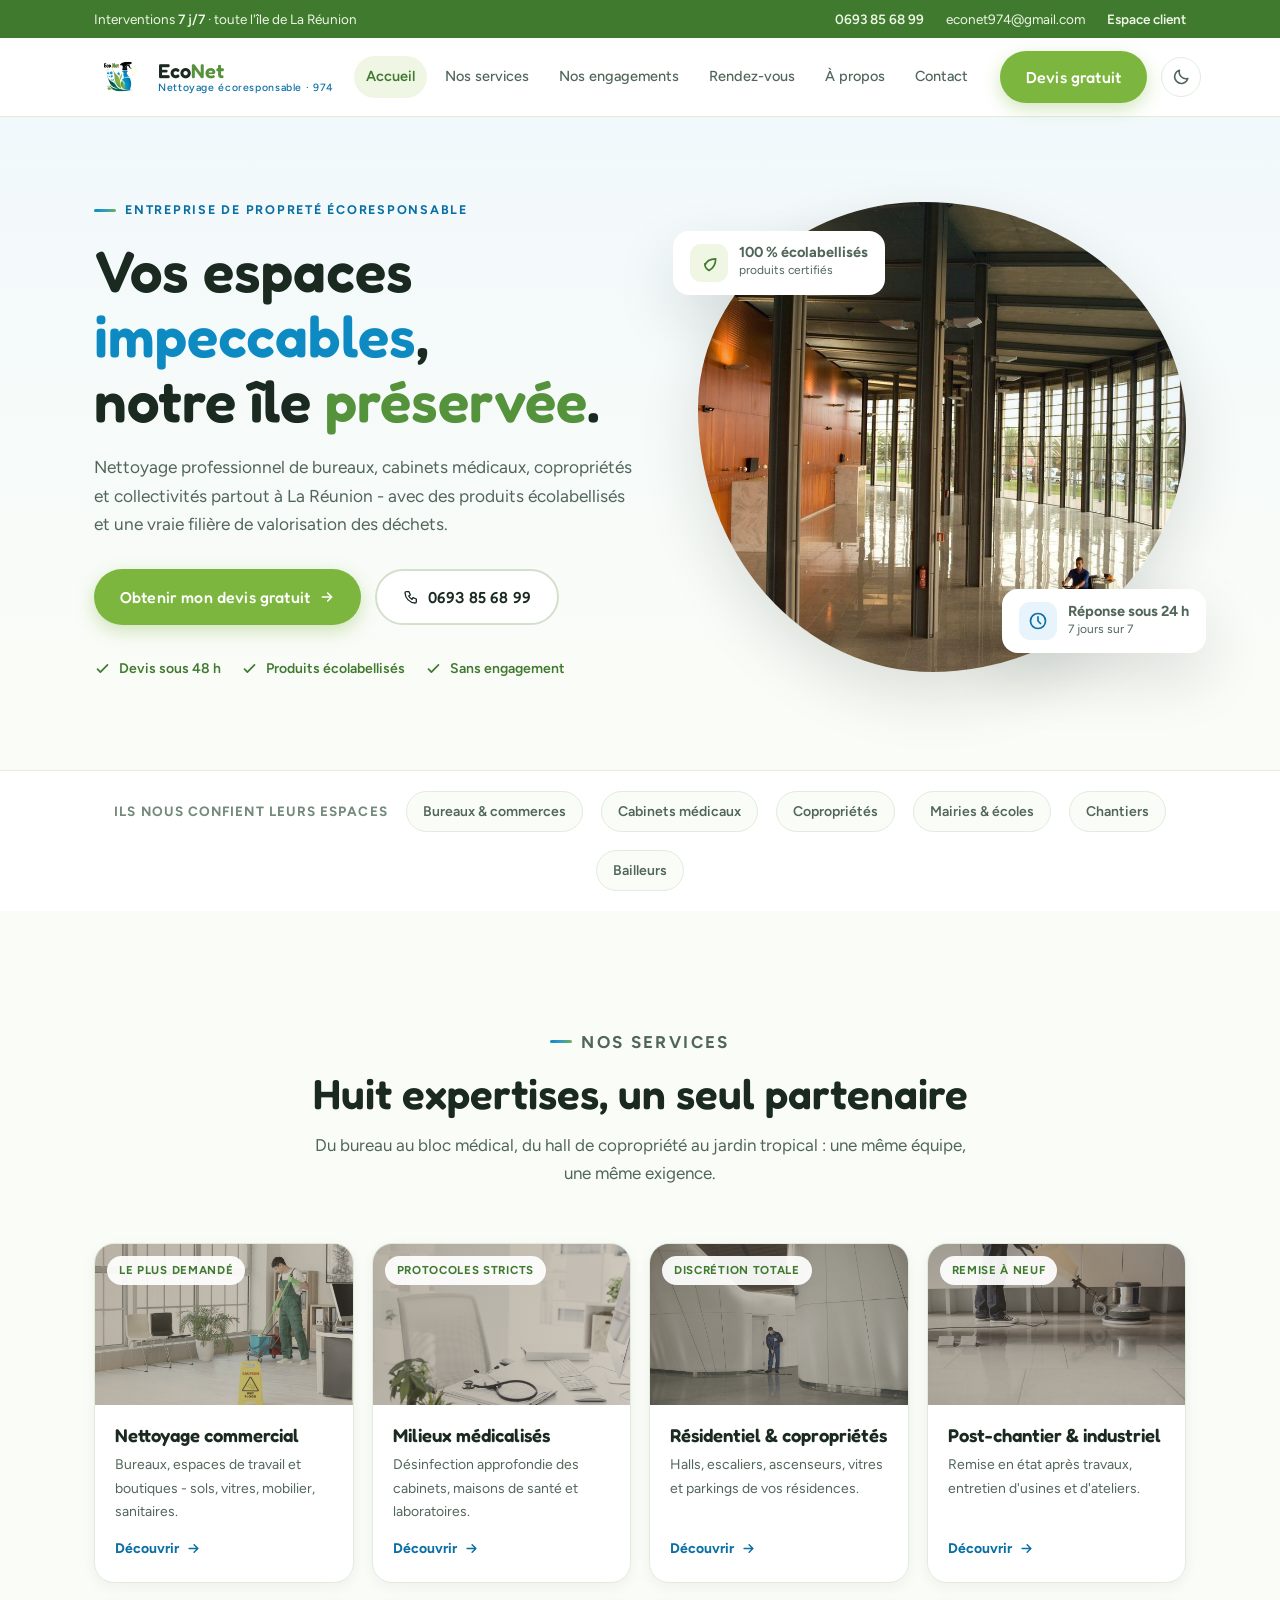
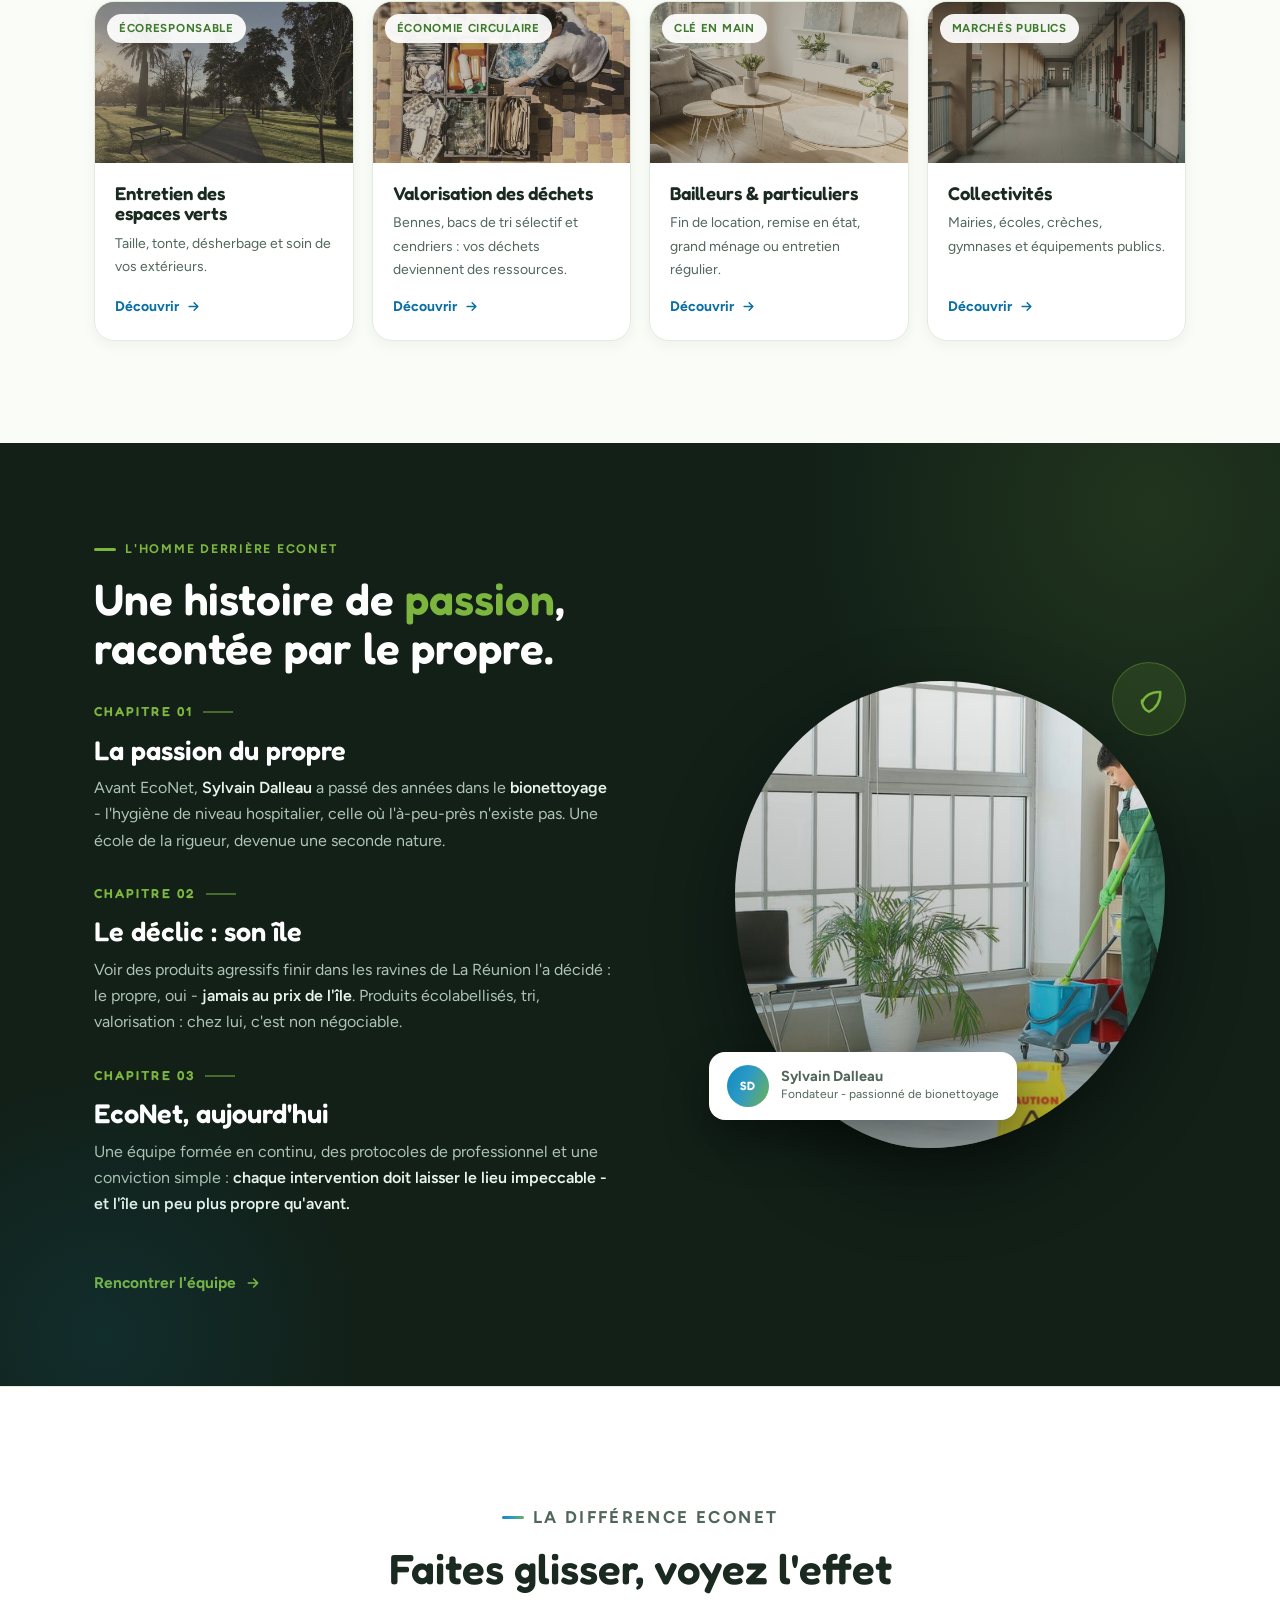
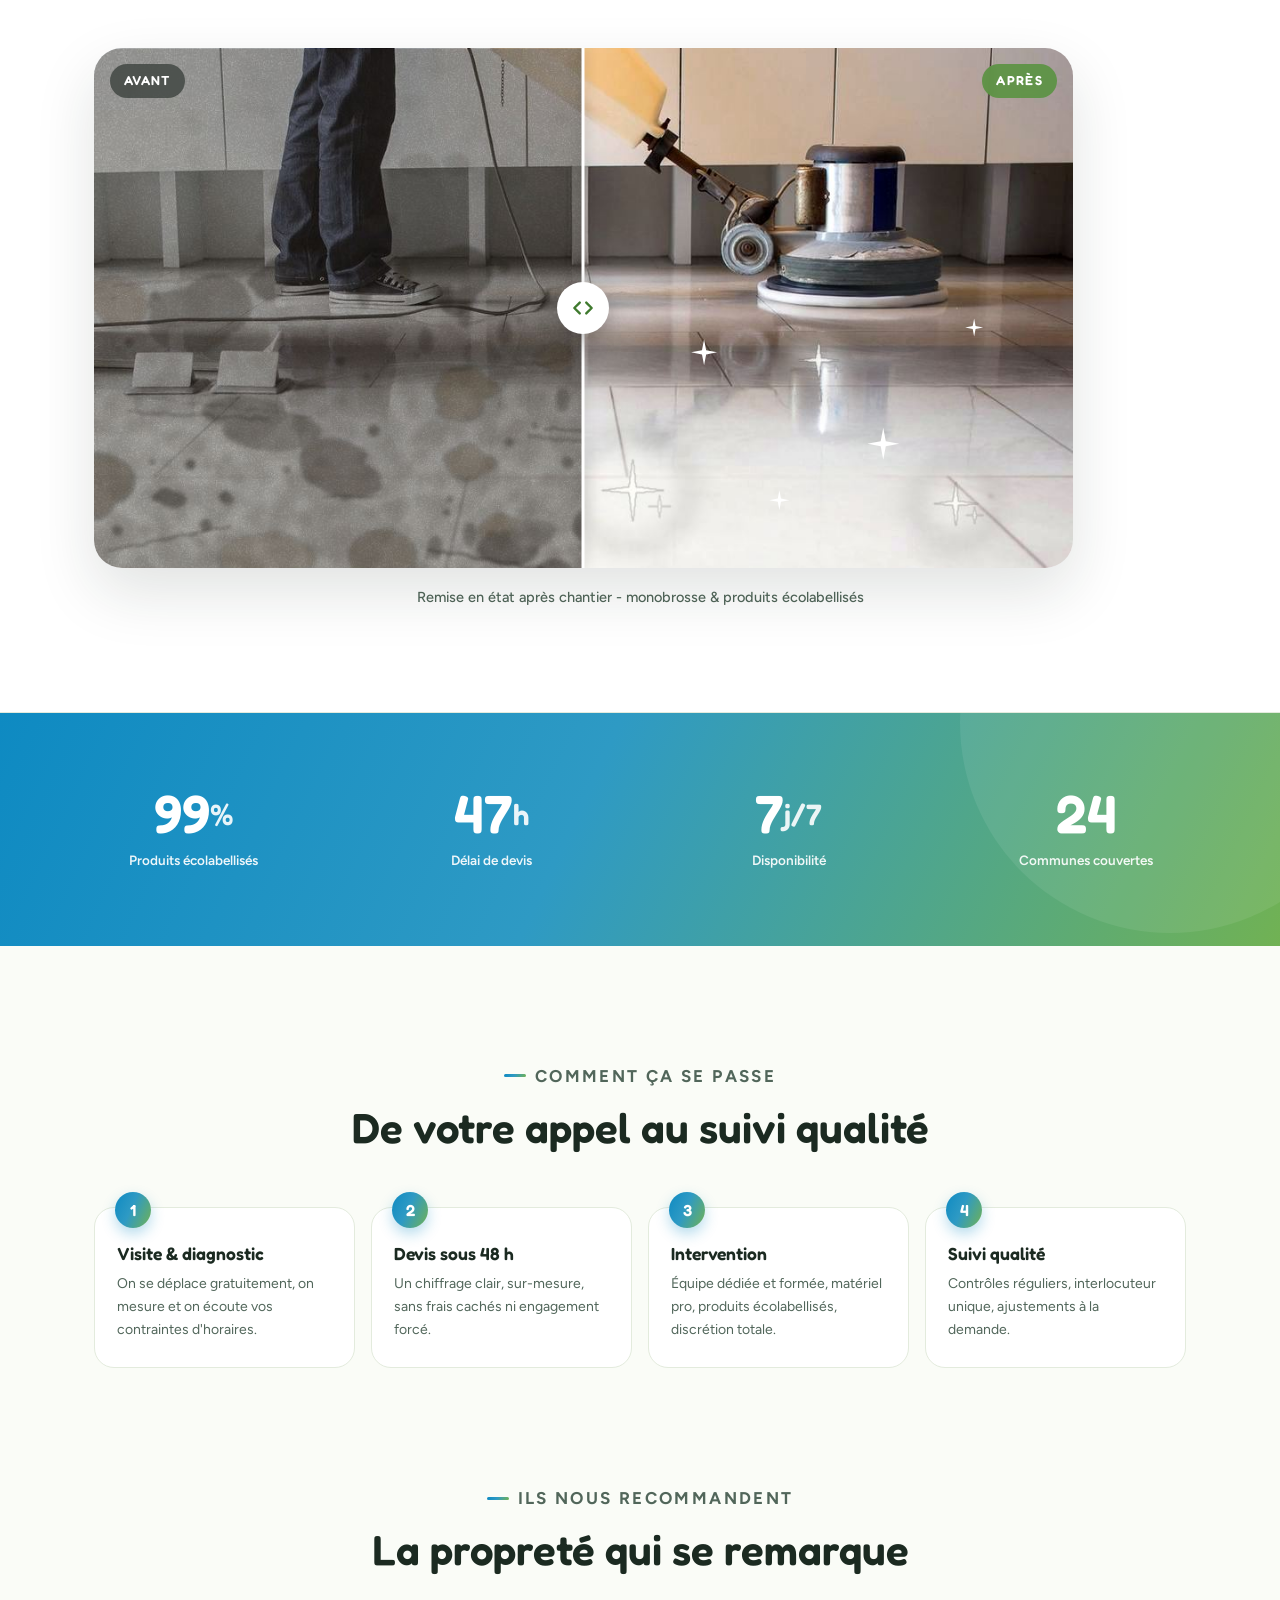
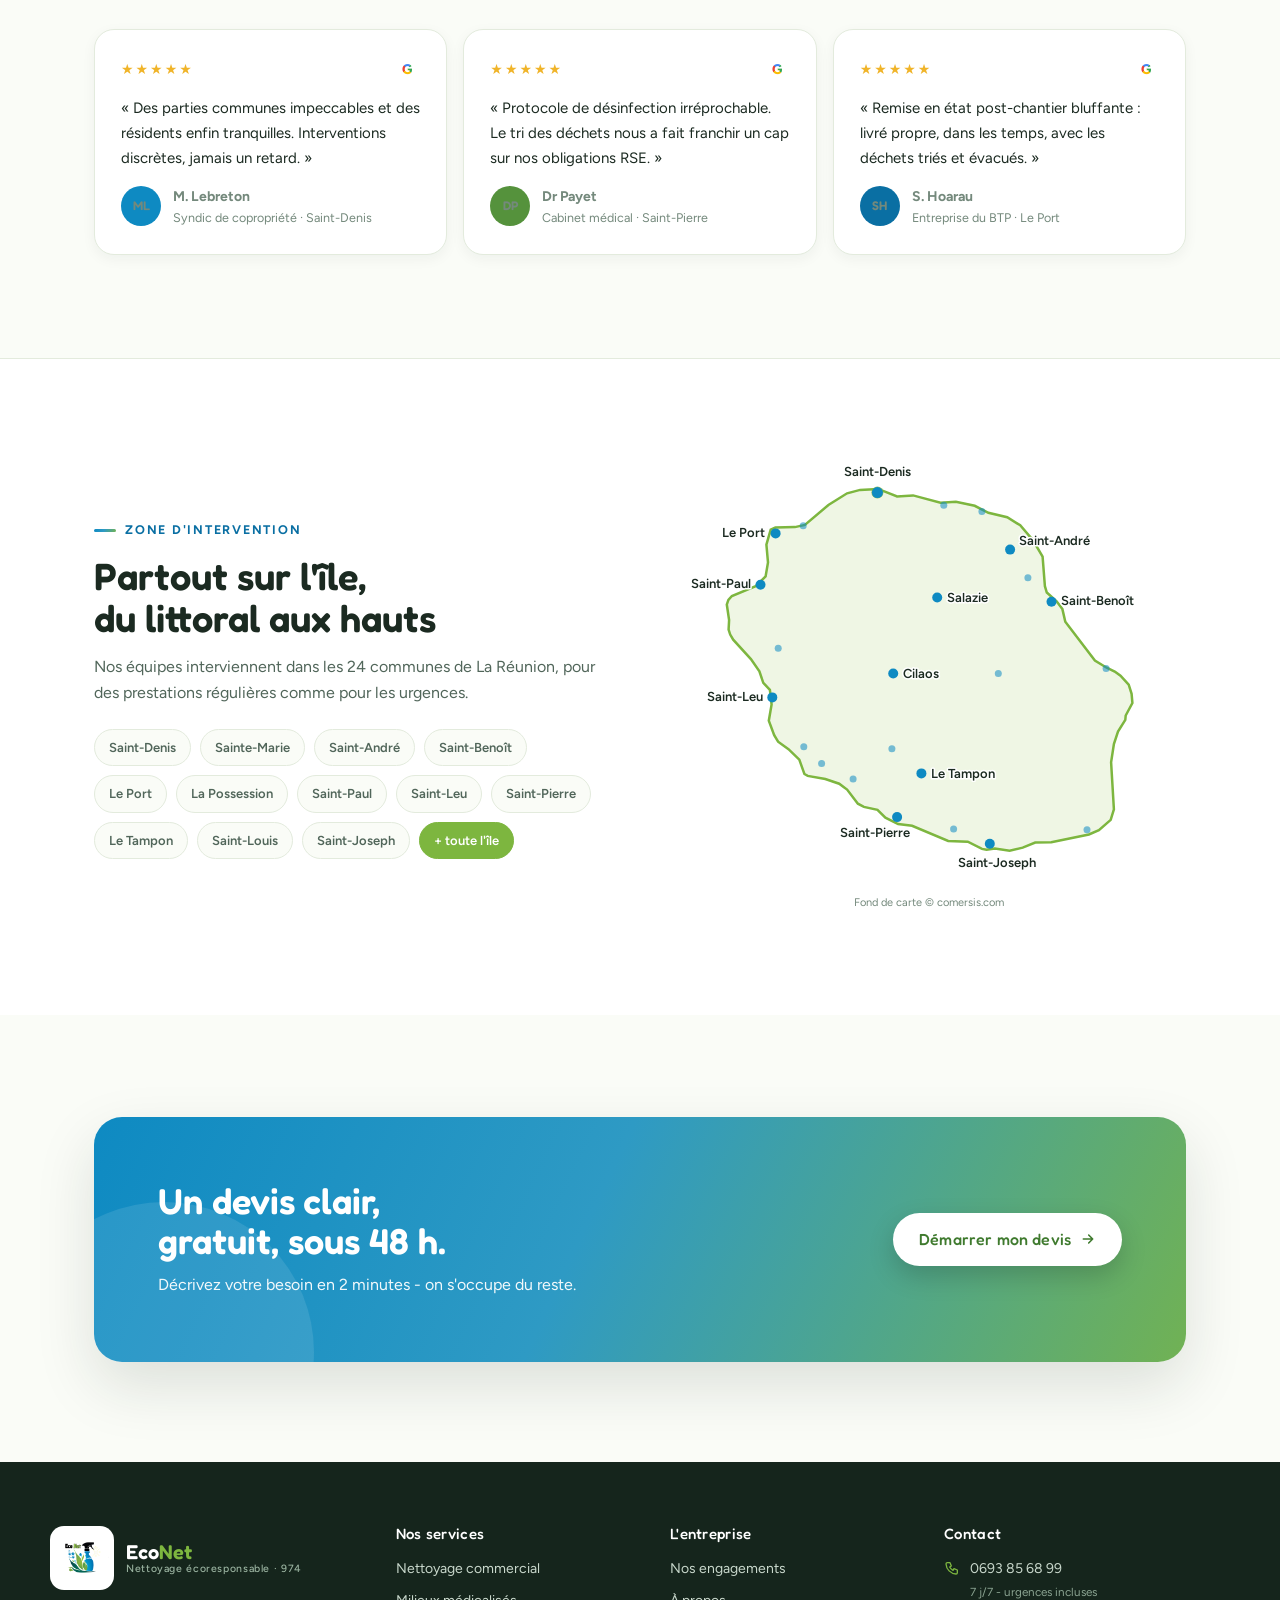
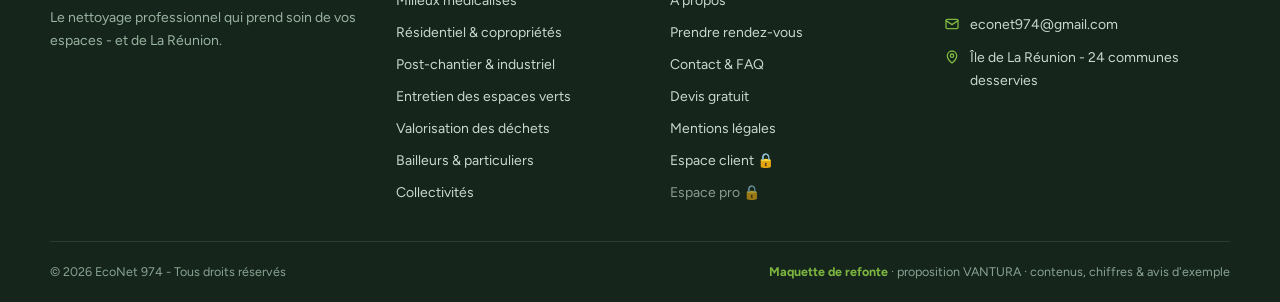
==== index.html @ 3822cbaf "Mentions légales complètes B2B/B2C : LCEN, RC pro, TVA 8,5 %, RGPD détaillé, cookies, médiation cons" ====
<!doctype html>
<html lang="fr">
<head>
  <meta charset="utf-8">
  <meta name="viewport" content="width=device-width, initial-scale=1">
  <title>EcoNet 974 - Nettoyage professionnel écoresponsable à La Réunion</title>
  <meta name="description" content="Nettoyage professionnel écoresponsable à La Réunion : bureaux, santé, copropriétés, collectivités. Produits écolabellisés, devis gratuit sous 48 h.">
  <link rel="canonical" href="https://julienvantura.github.io/econet974-maquette/">
  <meta property="og:url" content="https://julienvantura.github.io/econet974-maquette/">
  <meta name="twitter:card" content="summary_large_image">
  <meta name="twitter:title" content="EcoNet 974 - Le propre, naturellement.">
  <meta name="twitter:image" content="https://julienvantura.github.io/econet974-maquette/assets/img/hero.jpg">
  <meta property="og:title" content="EcoNet 974 - Le propre, naturellement.">
  <meta property="og:description" content="Nettoyage professionnel écoresponsable à La Réunion - devis gratuit sous 48 h.">
  <meta property="og:image" content="https://julienvantura.github.io/econet974-maquette/assets/img/hero.jpg">
  <meta property="og:type" content="website">
  <link rel="icon" type="image/png" href="assets/logo.png">
  <link rel="preconnect" href="https://fonts.googleapis.com">
  <link rel="stylesheet" href="https://fonts.googleapis.com/css2?family=Fredoka:wght@400;500;600;700&family=Figtree:ital,wght@0,400;0,500;0,600;0,700;1,400&display=swap">
  <link rel="stylesheet" href="css/styles.css">
  <script type="application/ld+json">
  {
    "@context": "https://schema.org",
    "@type": "LocalBusiness",
    "name": "EcoNet 974",
    "description": "Entreprise de nettoyage professionnel écoresponsable à La Réunion : bureaux, milieux médicalisés, copropriétés, collectivités, espaces verts et valorisation des déchets.",
    "url": "https://julienvantura.github.io/econet974-maquette/",
    "image": "https://julienvantura.github.io/econet974-maquette/assets/logo.png",
    "telephone": "+262693856899",
    "email": "econet974@gmail.com",
    "priceRange": "€€",
    "areaServed": {"@type": "AdministrativeArea", "name": "La Réunion"},
    "address": {"@type": "PostalAddress", "addressRegion": "La Réunion", "addressCountry": "FR"},
    "openingHoursSpecification": [
      {"@type": "OpeningHoursSpecification", "dayOfWeek": ["Monday","Tuesday","Wednesday","Thursday","Friday"], "opens": "06:00", "closes": "19:00"},
      {"@type": "OpeningHoursSpecification", "dayOfWeek": "Saturday", "opens": "07:00", "closes": "17:00"}
    ]
  }
  </script>
  <script type="application/ld+json">
  {
    "@context": "https://schema.org",
    "@type": "FAQPage",
    "mainEntity": [
      {"@type": "Question", "name": "Intervenez-vous dans toute l'île de La Réunion ?", "acceptedAnswer": {"@type": "Answer", "text": "Oui, nos équipes couvrent les 24 communes de La Réunion, du littoral aux hauts, pour des prestations régulières comme ponctuelles."}},
      {"@type": "Question", "name": "Vos produits de nettoyage sont-ils écologiques ?", "acceptedAnswer": {"@type": "Answer", "text": "Nous utilisons des détergents et désinfectants écolabellisés, avec dosage maîtrisé. Les fiches techniques sont disponibles sur demande."}},
      {"@type": "Question", "name": "Sous quel délai puis-je recevoir un devis ?", "acceptedAnswer": {"@type": "Answer", "text": "Après une courte visite gratuite de votre site, vous recevez un devis détaillé sous 48 heures, sans frais cachés."}},
      {"@type": "Question", "name": "Êtes-vous assurés ?", "acceptedAnswer": {"@type": "Answer", "text": "Oui, responsabilité civile professionnelle, personnel formé et déclaré. Les attestations sont fournies avec chaque contrat."}},
      {"@type": "Question", "name": "Travaillez-vous en horaires décalés ou le week-end ?", "acceptedAnswer": {"@type": "Answer", "text": "Oui, tôt le matin, le soir après vos horaires d'ouverture, et 7 jours sur 7 pour les urgences."}},
      {"@type": "Question", "name": "Proposez-vous des contrats sans engagement ?", "acceptedAnswer": {"@type": "Answer", "text": "Oui, nos contrats sont souples et résiliables."}}
    ]
  }
  </script>
</head>
<body>
<!-- ----- Topbar ----- -->
<div id="loader" aria-hidden="true">
  <div class="ld-stage">
    <img class="ld-logo" src="" alt="">
    <div class="ld-tag">Le propre, <em>naturellement</em>.</div>
  </div>
  <div class="ld-grime"></div>
  <div class="ld-squeegee"></div>
  <button class="ld-skip">Passer l'intro</button>
</div>

<div class="topbar">
  <div class="wrap">
    <span class="tb-left">Interventions <b>7 j/7</b> · toute l'île de La Réunion</span>
    <span class="tb-right">
      <a href="tel:+262693856899"><b>0693 85 68 99</b></a>
      <a href="mailto:econet974@gmail.com">econet974@gmail.com</a>
      <a href="#/espace-client"><b>Espace client</b></a>
    </span>
  </div>
</div>

<!-- ----- Header ----- -->
<header class="site" id="hdr">
  <div class="wrap nav">
    <a class="logo-link" href="#/" aria-label="EcoNet 974 - accueil">
      <img src="assets/logo.png" alt="Logo EcoNet - service de nettoyage professionnel">
      <span class="logo-txt">Eco<em>Net</em><small>Nettoyage écoresponsable · 974</small></span>
    </a>
    <nav class="nav-links" aria-label="Navigation principale">
      <a href="#/" data-nav="home">Accueil</a>
      <a href="#/services" data-nav="services">Nos services</a>
      <a href="#/engagements" data-nav="engagements">Nos engagements</a>
      <a href="#/rdv" data-nav="rdv">Rendez-vous</a>
      <a href="#/a-propos" data-nav="apropos">À propos</a>
      <a href="#/contact" data-nav="contact">Contact</a>
    </nav>
    <div class="nav-cta">
      <a class="btn btn-p" href="#/devis">Devis gratuit</a>
      <button class="theme-btn" data-themebtn aria-label="Changer de thème"></button>
      <button class="burger" id="burger" aria-label="Ouvrir le menu">
        <svg viewBox="0 0 24 24" fill="none"><path d="M4 7h16M4 12h16M4 17h16"/></svg>
      </button>
    </div>
  </div>
</header>

<!-- menu mobile -->
<div class="mnav" id="mnav" aria-hidden="true">
  <div class="veil" id="mveil"></div>
  <nav class="panel" aria-label="Menu mobile">
    <button class="close" id="mclose" aria-label="Fermer le menu">✕</button>
    <a href="#/" data-nav="home">Accueil</a>
    <a href="#/services" data-nav="services">Nos services</a>
    <a href="#/engagements" data-nav="engagements">Nos engagements</a>
    <a href="#/rdv" data-nav="rdv">Rendez-vous</a>
    <a href="#/a-propos" data-nav="apropos">À propos</a>
    <a href="#/contact" data-nav="contact">Contact</a>
    <a href="#/espace-client">Espace client 🔒</a>
    <a class="btn btn-p" href="#/devis">Demander un devis</a>
  </nav>
</div>

<main id="app">

<!-- ═════════════ ACCUEIL ═════════════ -->
<section class="page" data-page="home" data-title="EcoNet 974 · Nettoyage professionnel écoresponsable à La Réunion">
  <div class="hero">
    <div class="bubbles" id="bubbles" aria-hidden="true"></div>
    <div class="wrap">
      <div>
        <p class="eyebrow">Entreprise de propreté écoresponsable</p>
        <h1>Vos espaces <span class="b">impeccables</span>,<br>notre île <span class="g">préservée</span>.</h1>
        <p class="hero-sub">Nettoyage professionnel de bureaux, cabinets médicaux, copropriétés et collectivités partout à La Réunion - avec des produits écolabellisés et une vraie filière de valorisation des déchets.</p>
        <div class="hero-cta">
          <a class="btn btn-p" href="#/devis">Obtenir mon devis gratuit
            <svg viewBox="0 0 24 24" fill="none" stroke="currentColor" stroke-width="2.4" stroke-linecap="round" stroke-linejoin="round"><path d="M5 12h14M13 6l6 6-6 6"/></svg>
          </a>
          <a class="btn btn-o" href="tel:+262693856899">
            <svg viewBox="0 0 24 24" fill="none" stroke="currentColor" stroke-width="2" stroke-linecap="round" stroke-linejoin="round"><path d="M5 4h4l2 5-2.5 1.5a12 12 0 0 0 5 5L15 13l5 2v4a2 2 0 0 1-2 2A16 16 0 0 1 3 6a2 2 0 0 1 2-2"/></svg>
            0693 85 68 99
          </a>
        </div>
        <div class="hero-chips">
          <span><svg viewBox="0 0 24 24" fill="none" stroke="currentColor" stroke-width="2.4" stroke-linecap="round" stroke-linejoin="round"><path d="m5 13 4 4L19 7"/></svg>Devis sous 48 h</span>
          <span><svg viewBox="0 0 24 24" fill="none" stroke="currentColor" stroke-width="2.4" stroke-linecap="round" stroke-linejoin="round"><path d="m5 13 4 4L19 7"/></svg>Produits écolabellisés</span>
          <span><svg viewBox="0 0 24 24" fill="none" stroke="currentColor" stroke-width="2.4" stroke-linecap="round" stroke-linejoin="round"><path d="m5 13 4 4L19 7"/></svg>Sans engagement</span>
        </div>
      </div>
      <div class="hero-visual">
        <div class="blob-back" aria-hidden="true"></div>
        <div class="blob-back b2" aria-hidden="true"></div>
        <div class="hero-photo"><img src="assets/img/hero.jpg" fetchpriority="high" width="1280" height="853" alt="Grand hall d'entreprise vitré entretenu par EcoNet"></div>
        <div class="float-card fc1">
          <span class="fc-ic" style="background:var(--green-pale);color:var(--green-dark)">
            <svg viewBox="0 0 24 24" width="20" height="20" fill="none" stroke="currentColor" stroke-width="2" stroke-linecap="round" stroke-linejoin="round"><path d="M12 21c6-3 8-8 8-14-6 0-11 2-13 8M12 21c-3-1.5-5-4-5-8"/></svg>
          </span>
          <span><b>100 % écolabellisés</b><span>produits certifiés</span></span>
        </div>
        <div class="float-card fc2">
          <span class="fc-ic" style="background:var(--blue-pale);color:var(--blue-deep)">
            <svg viewBox="0 0 24 24" width="20" height="20" fill="none" stroke="currentColor" stroke-width="2" stroke-linecap="round" stroke-linejoin="round"><circle cx="12" cy="12" r="9"/><path d="M12 7v5l3 3"/></svg>
          </span>
          <span><b>Réponse sous 24 h</b><span>7 jours sur 7</span></span>
        </div>
      </div>
    </div>
  </div>

  <div class="publics">
    <div class="wrap">
      <span class="lbl">Ils nous confient leurs espaces</span>
      <span class="chip">Bureaux &amp; commerces</span>
      <span class="chip">Cabinets médicaux</span>
      <span class="chip">Copropriétés</span>
      <span class="chip">Mairies &amp; écoles</span>
      <span class="chip">Chantiers</span>
      <span class="chip">Bailleurs</span>
    </div>
  </div>

  <div class="sect">
    <div class="wrap">
      <div class="s-head center rv">
        <p class="eyebrow">Nos services</p>
        <h2>Huit expertises, un seul partenaire</h2>
        <p>Du bureau au bloc médical, du hall de copropriété au jardin tropical : une même équipe, une même exigence.</p>
      </div>
      <div class="sgrid" id="home-services"><!-- injecté par JS --></div>
    </div>
  </div>

  <div class="story" id="histoire">
    <div class="story-pin">
      <div class="wrap">
        <div>
          <p class="eyebrow">L'homme derrière EcoNet</p>
          <h2>Une histoire de <em>passion</em>,<br>racontée par le propre.</h2>
          <div class="chapters">
            <div class="chap">
              <span class="ch-n">Chapitre 01</span>
              <h3>La passion du propre</h3>
              <p>Avant EcoNet, <b>Sylvain Dalleau</b> a passé des années dans le <b>bionettoyage</b> - l'hygiène de niveau hospitalier, celle où l'à-peu-près n'existe pas. Une école de la rigueur, devenue une seconde nature.</p>
            </div>
            <div class="chap">
              <span class="ch-n">Chapitre 02</span>
              <h3>Le déclic : son île</h3>
              <p>Voir des produits agressifs finir dans les ravines de La Réunion l'a décidé : le propre, oui - <b>jamais au prix de l'île</b>. Produits écolabellisés, tri, valorisation : chez lui, c'est non négociable.</p>
            </div>
            <div class="chap">
              <span class="ch-n">Chapitre 03</span>
              <h3>EcoNet, aujourd'hui</h3>
              <p>Une équipe formée en continu, des protocoles de professionnel et une conviction simple : <b>chaque intervention doit laisser le lieu impeccable - et l'île un peu plus propre qu'avant.</b></p>
            </div>
          </div>
          <div class="story-dots" aria-hidden="true"><i class="on"></i><i></i><i></i></div>
          <a class="story-cta" href="#/a-propos">Rencontrer l'équipe
            <svg viewBox="0 0 24 24" fill="none" stroke="currentColor" stroke-width="2.4" stroke-linecap="round" stroke-linejoin="round"><path d="M5 12h14M13 6l6 6-6 6"/></svg></a>
        </div>
        <div class="story-visual">
          <div class="story-photo"><img id="story-img" loading="lazy" src="" alt="Le geste EcoNet : le soin du détail, au quotidien"></div>
          <div class="story-badge"><span class="av">SD</span><span><b>Sylvain Dalleau</b><span>Fondateur - passionné de bionettoyage</span></span></div>
          <div class="story-leaf"><svg viewBox="0 0 24 24"><path d="M12 21c6-3 8-8 8-14-6 0-11 2-13 8M12 21c-3-1.5-5-4-5-8"/></svg></div>
        </div>
      </div>
    </div>
  </div>

  <div class="sect ba-sect">
    <div class="wrap">
      <div class="s-head center rv">
        <p class="eyebrow">La différence EcoNet</p>
        <h2>Faites glisser, voyez l'effet</h2>
      </div>
      <div class="ba-wrap rv" id="ba" aria-label="Comparateur avant / après nettoyage - faites glisser le curseur">
        <img loading="lazy" src="assets/img/ba-apres.jpg" alt="Sol après nettoyage EcoNet : carrelage brillant et éclatant">
        <img class="ba-before" src="assets/img/ba-avant.jpg" alt="Sol avant nettoyage : taches, traînées et voile de crasse">
        <div class="ba-sparks" aria-hidden="true">
          <span style="left:61%;top:56%;animation-delay:0s"></span>
          <span style="left:79%;top:73%;width:32px;height:32px;animation-delay:.9s"></span>
          <span style="left:89%;top:52%;width:18px;height:18px;animation-delay:1.6s"></span>
          <span style="left:69%;top:85%;width:20px;height:20px;animation-delay:2.2s"></span>
        </div>
        <div class="ba-lab av">Avant</div>
        <div class="ba-lab ap">Après</div>
        <div class="ba-bar" aria-hidden="true"></div>
        <div class="ba-handle" aria-hidden="true">
          <svg viewBox="0 0 24 24" fill="none" stroke="currentColor" stroke-width="2.2" stroke-linecap="round" stroke-linejoin="round"><path d="m9 7-5 5 5 5M15 7l5 5-5 5"/></svg>
        </div>
      </div>
      <p class="ba-hint">Remise en état après chantier - monobrosse &amp; produits écolabellisés</p>
    </div>
  </div>

  <div class="stats">
    <div class="wrap stats-grid">
      <div class="stat rv"><div class="num"><span data-count="100">0</span><em>%</em></div><div class="lbl">Produits écolabellisés</div></div>
      <div class="stat rv" style="--d:.07s"><div class="num"><span data-count="48">0</span><em>h</em></div><div class="lbl">Délai de devis</div></div>
      <div class="stat rv" style="--d:.14s"><div class="num">7<em>j/7</em></div><div class="lbl">Disponibilité</div></div>
      <div class="stat rv" style="--d:.21s"><div class="num"><span data-count="24">0</span></div><div class="lbl">Communes couvertes</div></div>
    </div>
  </div>

  <div class="sect">
    <div class="wrap">
      <div class="s-head center rv">
        <p class="eyebrow">Comment ça se passe</p>
        <h2>De votre appel au suivi qualité</h2>
      </div>
      <div class="steps">
        <div class="step rv"><h3>Visite &amp; diagnostic</h3><p>On se déplace gratuitement, on mesure et on écoute vos contraintes d'horaires.</p></div>
        <div class="step rv" style="--d:.07s"><h3>Devis sous 48 h</h3><p>Un chiffrage clair, sur-mesure, sans frais cachés ni engagement forcé.</p></div>
        <div class="step rv" style="--d:.14s"><h3>Intervention</h3><p>Équipe dédiée et formée, matériel pro, produits écolabellisés, discrétion totale.</p></div>
        <div class="step rv" style="--d:.21s"><h3>Suivi qualité</h3><p>Contrôles réguliers, interlocuteur unique, ajustements à la demande.</p></div>
      </div>
    </div>
  </div>

  <div class="sect" style="padding-top:0">
    <div class="wrap">
      <div class="s-head center rv">
        <p class="eyebrow">Ils nous recommandent</p>
        <h2>La propreté qui se remarque</h2>
      </div>
      <div class="quotes">
        <div class="quote rv">
          <div class="top"><span class="stars" aria-label="5 étoiles">★★★★★</span><span class="gg">G</span></div>
          <p>« Des parties communes impeccables et des résidents enfin tranquilles. Interventions discrètes, jamais un retard. »</p>
          <div class="who"><span class="av" style="background:var(--blue)">ML</span><span><b>M. Lebreton</b><span>Syndic de copropriété · Saint-Denis</span></span></div>
        </div>
        <div class="quote rv" style="--d:.08s">
          <div class="top"><span class="stars" aria-label="5 étoiles">★★★★★</span><span class="gg">G</span></div>
          <p>« Protocole de désinfection irréprochable. Le tri des déchets nous a fait franchir un cap sur nos obligations RSE. »</p>
          <div class="who"><span class="av" style="background:var(--green-deep)">DP</span><span><b>Dr Payet</b><span>Cabinet médical · Saint-Pierre</span></span></div>
        </div>
        <div class="quote rv" style="--d:.16s">
          <div class="top"><span class="stars" aria-label="5 étoiles">★★★★★</span><span class="gg">G</span></div>
          <p>« Remise en état post-chantier bluffante : livré propre, dans les temps, avec les déchets triés et évacués. »</p>
          <div class="who"><span class="av" style="background:var(--blue-deep)">SH</span><span><b>S. Hoarau</b><span>Entreprise du BTP · Le Port</span></span></div>
        </div>
      </div>
    </div>
  </div>

  <div class="sect map-sect">
    <div class="wrap map-flex">
      <div class="rv">
        <p class="eyebrow">Zone d'intervention</p>
        <h2 style="font-size:clamp(26px,3.4vw,38px);margin-top:14px">Partout sur l'île,<br>du littoral aux hauts</h2>
        <p style="margin-top:14px;color:var(--muted);max-width:52ch">Nos équipes interviennent dans les 24 communes de La Réunion, pour des prestations régulières comme pour les urgences.</p>
        <div class="communes">
          <span>Saint-Denis</span><span>Sainte-Marie</span><span>Saint-André</span><span>Saint-Benoît</span>
          <span>Le Port</span><span>La Possession</span><span>Saint-Paul</span><span>Saint-Leu</span>
          <span>Saint-Pierre</span><span>Le Tampon</span><span>Saint-Louis</span><span>Saint-Joseph</span>
          <span class="all">+ toute l'île</span>
        </div>
      </div>
      <div class="rv" style="--d:.1s">
        <svg class="isle" viewBox="0 0 460 425" role="img" aria-label="Carte de La Réunion : les 24 communes desservies par EcoNet">
          <path class="land" d="M 415.7,210.5 L 421.5,214.7 L 429.7,223.7 L 432.6,232.8 L 433.4,242.0 L 426.7,254.5 L 426.3,258.9 L 419.0,270.6 L 414.9,283.0 L 412.1,301.2 L 414.9,348.3 L 411.7,358.9 L 399.9,369.1 L 389.9,373.5 L 352.3,381.2 L 336.2,381.5 L 323.7,386.6 L 310.6,389.7 L 295.9,387.4 L 287.5,388.8 L 283.0,387.9 L 268.8,380.7 L 249.2,380.0 L 213.1,364.8 L 199.1,363.1 L 186.4,356.7 L 178.5,348.8 L 164.9,345.9 L 158.9,342.7 L 148.1,328.6 L 140.2,322.7 L 126.3,318.0 L 108.7,314.9 L 105.4,313.0 L 100.3,298.6 L 89.5,288.2 L 79.1,280.7 L 75.2,274.1 L 69.8,259.7 L 72.6,243.5 L 70.9,228.8 L 64.3,221.8 L 60.4,210.4 L 51.9,198.1 L 34.2,178.7 L 31.2,173.6 L 29.6,168.6 L 30.1,159.1 L 27.8,143.5 L 29.4,138.9 L 32.9,135.0 L 56.7,125.1 L 66.6,115.5 L 69.0,101.5 L 67.4,83.6 L 71.7,68.6 L 76.4,66.5 L 95.9,66.1 L 105.9,63.9 L 129.4,44.0 L 148.1,32.3 L 161.1,28.9 L 179.1,27.9 L 198.1,35.5 L 214.1,34.4 L 241.5,41.8 L 256.9,40.8 L 275.7,44.8 L 289.4,51.8 L 308.2,56.2 L 321.2,64.3 L 333.9,79.1 L 343.6,95.7 L 345.9,125.2 L 347.8,131.5 L 357.6,140.3 L 363.4,148.1 L 366.3,160.8 L 395.9,199.6 L 407.7,206.7 Z"/>
          <circle class="city mini" cx="244.8" cy="44.3" r="3.5"><title>Sainte-Marie</title></circle>
          <circle class="city mini" cx="282.9" cy="50.6" r="3.5"><title>Sainte-Suzanne</title></circle>
          <circle class="city mini" cx="328.9" cy="116.8" r="3.5"><title>Bras-Panon</title></circle>
          <circle class="city mini" cx="299.3" cy="212.5" r="3.5"><title>La Plaine-des-Palmistes</title></circle>
          <circle class="city mini" cx="407.1" cy="207.6" r="3.5"><title>Sainte-Rose</title></circle>
          <circle class="city mini" cx="388.0" cy="368.7" r="3.5"><title>Saint-Philippe</title></circle>
          <circle class="city mini" cx="254.6" cy="368.0" r="3.5"><title>Petite-Île</title></circle>
          <circle class="city mini" cx="192.9" cy="287.8" r="3.5"><title>Entre-Deux</title></circle>
          <circle class="city mini" cx="154.1" cy="318.1" r="3.5"><title>Saint-Louis</title></circle>
          <circle class="city mini" cx="122.6" cy="302.6" r="3.5"><title>L'Étang-Salé</title></circle>
          <circle class="city mini" cx="104.8" cy="285.7" r="3.5"><title>Les Avirons</title></circle>
          <circle class="city mini" cx="79.2" cy="187.2" r="3.5"><title>Trois-Bassins</title></circle>
          <circle class="city mini" cx="104.2" cy="64.7" r="3.5"><title>La Possession</title></circle>
          <circle class="pulse" cx="178.4" cy="31.6" r="6"/>
          <circle class="city" cx="178.4" cy="31.6" r="5.5"/><text x="178" y="15" text-anchor="middle">Saint-Denis</text>
          <circle class="city" cx="76.6" cy="72.4" r="5"/><text x="66" y="76" text-anchor="end">Le Port</text>
          <circle class="city" cx="61.5" cy="123.8" r="5"/><text x="52" y="127" text-anchor="end">Saint-Paul</text>
          <circle class="city" cx="73.3" cy="236.4" r="5"/><text x="64" y="240" text-anchor="end">Saint-Leu</text>
          <circle class="city" cx="198.1" cy="356.1" r="5"/><text x="176" y="376" text-anchor="middle">Saint-Pierre</text>
          <circle class="city" cx="290.8" cy="382.8" r="5"/><text x="298" y="406" text-anchor="middle">Saint-Joseph</text>
          <circle class="city" cx="352.5" cy="140.7" r="5"/><text x="362" y="144">Saint-Benoît</text>
          <circle class="city" cx="311.1" cy="88.6" r="5"/><text x="320" y="84">Saint-André</text>
          <circle class="city" cx="222.4" cy="312.4" r="5"/><text x="232" y="317">Le Tampon</text>
          <circle class="city" cx="194.2" cy="212.5" r="5"/><text x="204" y="217">Cilaos</text>
          <circle class="city" cx="238.2" cy="136.5" r="5"/><text x="248" y="141">Salazie</text>
        </svg>
        <p style="text-align:center;font-size:11px;color:var(--faint);margin-top:8px">Fond de carte © comersis.com</p>
      </div>
    </div>
  </div>

  <div class="sect" style="padding-bottom:0">
    <div class="wrap">
      <div class="cta-band rv">
        <div>
          <h2>Un devis clair, gratuit, sous 48 h.</h2>
          <p>Décrivez votre besoin en 2 minutes - on s'occupe du reste.</p>
        </div>
        <a class="btn" href="#/devis">Démarrer mon devis
          <svg viewBox="0 0 24 24" fill="none" stroke="currentColor" stroke-width="2.4" stroke-linecap="round" stroke-linejoin="round"><path d="M5 12h14M13 6l6 6-6 6"/></svg>
        </a>
      </div>
    </div>
  </div>
</section>

<!-- ═════════════ SERVICES (liste) ═════════════ -->
<section class="page" data-page="services" data-title="Nos services de nettoyage à La Réunion · EcoNet 974">
  <div class="pban">
    <div class="wrap">
      <div class="crumb"><a href="#/">Accueil</a> › <span>Nos services</span></div>
      <h2 class="pt">Nos services de nettoyage</h2>
      <p class="lead">Huit expertises complémentaires pour entretenir tous vos espaces - avec des produits écolabellisés, des équipes formées et un vrai suivi qualité.</p>
    </div>
  </div>
  <div class="sect" style="padding-top:clamp(30px,4vw,50px)">
    <div class="wrap">
      <div class="sgrid" id="all-services"><!-- injecté par JS --></div>
    </div>
  </div>
  <div class="wrap">
    <div class="cta-band rv">
      <div>
        <h2>Un besoin particulier ou combiné ?</h2>
        <p>Toutes nos prestations se composent : parlons-en autour d'une visite gratuite.</p>
      </div>
      <a class="btn" href="#/devis">Demander un devis</a>
    </div>
  </div>
</section>

<!-- ═════════════ SERVICE DÉTAIL (dynamique) ═════════════ -->
<section class="page" data-page="service" data-title="Service de nettoyage · EcoNet 974">
  <div class="pban">
    <div class="wrap">
      <div class="crumb"><a href="#/">Accueil</a> › <a href="#/services">Nos services</a> › <span id="sd-crumb">…</span></div>
      <h2 class="pt" id="sd-title">…</h2>
      <p class="lead" id="sd-lead">…</p>
    </div>
  </div>
  <div class="sect" style="padding-top:clamp(28px,4vw,46px)">
    <div class="wrap sd-grid">
      <div>
        <div class="sd-photo rv"><img id="sd-photo" src="" alt=""></div>
        <h2 style="font-size:24px;margin-top:34px">Ce que comprend la prestation</h2>
        <ul class="checks" id="sd-checks"></ul>
        <h2 style="font-size:24px;margin-top:34px">Nos autres services</h2>
        <div class="other-serv" id="sd-others"></div>
      </div>
      <aside class="sd-aside rv" style="--d:.1s">
        <h3>Votre devis en 48 h</h3>
        <p style="font-size:14px;color:var(--muted)">Visite gratuite, chiffrage sur-mesure, sans engagement.</p>
        <div class="meta">
          <div><svg viewBox="0 0 24 24" fill="none" stroke="currentColor" stroke-width="2" stroke-linecap="round" stroke-linejoin="round"><circle cx="12" cy="12" r="9"/><path d="M12 7v5l3 3"/></svg><span id="sd-freq">…</span></div>
          <div><svg viewBox="0 0 24 24" fill="none" stroke="currentColor" stroke-width="2" stroke-linecap="round" stroke-linejoin="round"><path d="M12 21s-7-5.5-7-11a7 7 0 0 1 14 0c0 5.5-7 11-7 11Z"/><circle cx="12" cy="10" r="2.5"/></svg><span>Toute l'île de La Réunion</span></div>
          <div><svg viewBox="0 0 24 24" fill="none" stroke="currentColor" stroke-width="2" stroke-linecap="round" stroke-linejoin="round"><path d="M12 3l7 4v5c0 4.5-3 8-7 9-4-1-7-4.5-7-9V7z"/><path d="m9.5 12 2 2 3.5-4"/></svg><span id="sd-public">…</span></div>
        </div>
        <a class="btn btn-p" href="#/devis">Demander mon devis</a>
        <p class="tel-line">ou appelez le <a href="tel:+262693856899">0693 85 68 99</a></p>
      </aside>
    </div>
  </div>
</section>

<!-- ═════════════ ENGAGEMENTS ═════════════ -->
<section class="page" data-page="engagements" data-title="Nos engagements écoresponsables · EcoNet 974">
  <div class="pban">
    <div class="wrap">
      <div class="crumb"><a href="#/">Accueil</a> › <span>Nos engagements</span></div>
      <h2 class="pt">Nettoyer sans salir l'île</h2>
      <p class="lead">La propreté de vos espaces ne doit pas se payer au prix de l'environnement réunionnais. Chaque intervention EcoNet est pensée comme un cycle complet.</p>
    </div>
  </div>

  <div class="sect" style="padding-top:clamp(28px,4vw,46px)">
    <div class="wrap">
      <div class="s-head rv">
        <p class="eyebrow">Le cycle EcoNet</p>
        <h2>L'économie circulaire, en pratique</h2>
      </div>
      <div class="cycle">
        <div class="cyc rv">
          <span class="ic"><svg viewBox="0 0 24 24"><path d="M4 8h13a3 3 0 0 1 3 3v2M7 5 4 8l3 3"/><path d="M20 16H7a3 3 0 0 1-3-3v-2M17 19l3-3-3-3"/></svg></span>
          <h3>1 · Collecter</h3>
          <p>Bennes pour déchets volumineux, bacs de tri sélectif dans vos locaux, cendriers extérieurs contre la pollution des mégots.</p>
        </div>
        <div class="cyc rv" style="--d:.08s">
          <span class="ic"><svg viewBox="0 0 24 24"><rect x="3" y="7" width="7" height="13" rx="1.5"/><rect x="14" y="7" width="7" height="13" rx="1.5"/><path d="M6.5 7V4h11v3"/></svg></span>
          <h3>2 · Trier</h3>
          <p>Vos déchets sont pesés et triés par flux : recyclables, cartons, verre, biodéchets, déchets biomédicaux en filière agréée.</p>
        </div>
        <div class="cyc rv" style="--d:.16s">
          <span class="ic"><svg viewBox="0 0 24 24"><path d="M12 21c6-3 8-8 8-14-6 0-11 2-13 8M12 21c-3-1.5-5-4-5-8"/><path d="M12 21c0-6 3-10 8-14"/></svg></span>
          <h3>3 · Valoriser</h3>
          <p>Réinjection dans les filières de recyclage réunionnaises : vos déchets deviennent des ressources pour l'île.</p>
        </div>
      </div>
    </div>
  </div>

  <div class="sect" style="background:var(--white);border-top:1px solid var(--line);border-bottom:1px solid var(--line)">
    <div class="wrap split">
      <div class="ph rv"><img loading="lazy" src="assets/img/tri.jpg" alt="Tri sélectif des déchets par flux : plastiques, cartons, verre"></div>
      <div class="rv" style="--d:.1s">
        <p class="eyebrow">Nos garanties</p>
        <h2 style="font-size:clamp(25px,3.2vw,36px);margin-top:14px">Des preuves, pas des promesses</h2>
        <ul class="ecolist">
          <li><span class="n">1</span><span><b>Produits écolabellisés certifiés</b><p>Détergents et désinfectants labellisés, fiches techniques et de sécurité disponibles sur simple demande.</p></span></li>
          <li><span class="n">2</span><span><b>Dosage maîtrisé, zéro rejet toxique</b><p>Centrales de dilution et protocoles stricts pour protéger les réseaux d'eau de l'île.</p></span></li>
          <li><span class="n">3</span><span><b>Équipes formées en continu</b><p>Hygiène hospitalière, sécurité, écogestes : la qualité vient des personnes, pas seulement des produits.</p></span></li>
          <li><span class="n">4</span><span><b>Matériel sobre et silencieux</b><p>Outils électriques peu bruyants, microfibre haute performance, consommation d'eau réduite.</p></span></li>
        </ul>
      </div>
    </div>
  </div>

  <div class="sect">
    <div class="wrap">
      <div class="cta-band rv">
        <div>
          <h2>Votre politique RSE mérite un prestataire aligné.</h2>
          <p>Reporting de tri et attestations disponibles pour vos bilans.</p>
        </div>
        <a class="btn" href="#/devis">Parler de mon projet</a>
      </div>
    </div>
  </div>
</section>

<!-- ═════════════ À PROPOS ═════════════ -->
<section class="page" data-page="apropos" data-title="À propos de notre entreprise de nettoyage · EcoNet 974">
  <div class="pban">
    <div class="wrap">
      <div class="crumb"><a href="#/">Accueil</a> › <span>À propos</span></div>
      <h2 class="pt">Une entreprise réunionnaise,<br>une équipe engagée</h2>
    </div>
  </div>
  <div class="sect" style="padding-top:clamp(28px,4vw,46px)">
    <div class="wrap about-hero">
      <div class="rv">
        <p class="eyebrow">Notre histoire</p>
        <h2 style="font-size:clamp(24px,3vw,34px);margin-top:14px">La propreté professionnelle, version péi</h2>
        <p style="margin-top:16px;color:var(--muted)">EcoNet est née d'une conviction simple : les espaces de travail et de vie de La Réunion méritent un nettoyage irréprochable <b>sans</b> produits agressifs pour les personnes ni pour les milieux naturels de l'île.</p>
        <p style="margin-top:12px;color:var(--muted)">Aujourd'hui, nos équipes interviennent sur toute l'île - bureaux, établissements de santé, copropriétés, collectivités et chantiers - avec des produits écolabellisés, une formation continue et une vraie filière de valorisation des déchets.</p>
        <div class="dir-card rv" style="--d:.1s">
          <p>« Chaque site que nous entretenons doit être un endroit où l'on se sent bien - et chaque intervention doit laisser l'île un peu plus propre qu'avant. »</p>
          <div class="who"><span class="av">SD</span><span><b>Sylvain Dalleau</b><span>Directeur - EcoNet 974</span></span></div>
        </div>
      </div>
      <div class="rv" style="--d:.12s">
        <div class="ph" style="border-radius:var(--r-lg);overflow:hidden;box-shadow:var(--shadow-lg)">
          <img loading="lazy" src="assets/img/equipe.jpg" alt="L'équipe EcoNet en polos verts lors d'une opération de collecte de déchets" style="aspect-ratio:4/3;object-fit:cover;width:100%">
        </div>
      </div>
    </div>
  </div>

  <div class="sect" style="background:var(--white);border-top:1px solid var(--line)">
    <div class="wrap">
      <div class="s-head center rv">
        <p class="eyebrow">Nos valeurs</p>
        <h2>Ce qui nous fait avancer</h2>
      </div>
      <div class="vals">
        <div class="cyc rv">
          <span class="ic"><svg viewBox="0 0 24 24"><path d="M12 3l7 4v5c0 4.5-3 8-7 9-4-1-7-4.5-7-9V7z"/><path d="m9.5 12 2 2 3.5-4"/></svg></span>
          <h3>Exigence</h3>
          <p>Contrôles qualité réguliers, protocoles écrits, interlocuteur unique : le professionnalisme n'est pas négociable.</p>
        </div>
        <div class="cyc rv" style="--d:.08s">
          <span class="ic"><svg viewBox="0 0 24 24"><path d="M12 21c6-3 8-8 8-14-6 0-11 2-13 8M12 21c-3-1.5-5-4-5-8"/></svg></span>
          <h3>Respect de l'île</h3>
          <p>Produits écolabellisés, tri systématique, économie circulaire : notre terrain de jeu, c'est notre maison.</p>
        </div>
        <div class="cyc rv" style="--d:.16s">
          <span class="ic"><svg viewBox="0 0 24 24"><circle cx="9" cy="8" r="3.2"/><circle cx="16.5" cy="9.5" r="2.6"/><path d="M3.5 20c.6-3.4 2.8-5.5 5.5-5.5s4.9 2.1 5.5 5.5M14.5 17c.7-1.6 2-2.5 3.5-2.4 1.4 0 2.6 1 3 2.9"/></svg></span>
          <h3>Proximité</h3>
          <p>Une entreprise locale, des équipes d'ici, formées en continu et fières de leur métier.</p>
        </div>
      </div>
    </div>
  </div>

  <div class="sect">
    <div class="wrap">
      <div class="cta-band rv">
        <div>
          <h2>Envie de travailler avec une équipe d'ici ?</h2>
          <p>Visite gratuite et devis sous 48 h, partout sur l'île.</p>
        </div>
        <a class="btn" href="#/devis">Demander un devis</a>
      </div>
    </div>
  </div>
</section>

<!-- ═════════════ DEVIS ═════════════ -->
<section class="page" data-page="devis" data-title="Devis de nettoyage gratuit sous 48 h · EcoNet 974">
  <div class="pban">
    <div class="wrap">
      <div class="crumb"><a href="#/">Accueil</a> › <span>Devis gratuit</span></div>
      <h2 class="pt">Votre devis en 2 minutes</h2>
      <p class="lead">Quelques questions pour cerner votre besoin - on vous rappelle, on visite, et vous recevez votre devis sous 48 h.</p>
    </div>
  </div>
  <div class="sect" style="padding-top:clamp(26px,3.6vw,44px)">
    <div class="wrap devis-grid">
      <div class="wizard rv">
        <div class="wiz-prog">
          <span class="n" id="wiz-n">Étape 1/4</span>
          <div class="track"><div class="fill" id="wiz-fill"></div></div>
        </div>

        <div class="wstep on" data-step="1">
          <h2>Vous êtes…</h2>
          <p class="hint">Sélectionnez votre profil pour un devis adapté.</p>
          <div class="opt-grid" id="who-grid">
            <button class="opt" data-who="Entreprise / commerce">
              <span class="oi"><svg viewBox="0 0 24 24"><path d="M3 21h18M5 21V5a1 1 0 0 1 1-1h8a1 1 0 0 1 1 1v16M9 8h2m-2 4h2m-2 4h2M15 10h4v11"/></svg></span>
              <span><b>Entreprise / commerce</b><span>Bureaux, boutiques, cabinets…</span></span>
            </button>
            <button class="opt" data-who="Copropriété / syndic">
              <span class="oi"><svg viewBox="0 0 24 24"><path d="M3 11.5 12 4l9 7.5M5.5 9.8V20h13V9.8M10 20v-5h4v5"/></svg></span>
              <span><b>Copropriété / syndic</b><span>Parties communes, résidences</span></span>
            </button>
            <button class="opt" data-who="Collectivité">
              <span class="oi"><svg viewBox="0 0 24 24"><path d="M3 21h18M4 21V10h16v11M4 10 12 4l8 6M8 21v-6h3v6m3 0v-6h2v6"/></svg></span>
              <span><b>Collectivité</b><span>Mairies, écoles, équipements</span></span>
            </button>
            <button class="opt" data-who="Particulier / bailleur">
              <span class="oi"><svg viewBox="0 0 24 24"><circle cx="8" cy="15" r="4.2"/><path d="M11 12 20 3M16 7l3 3M13.5 9.5l2 2"/></svg></span>
              <span><b>Particulier / bailleur</b><span>Logements, fins de location</span></span>
            </button>
          </div>
        </div>

        <div class="wstep" data-step="2">
          <h2>Votre besoin</h2>
          <p class="hint">Plusieurs choix possibles.</p>
          <div class="chips-sel" id="need-chips"></div>
          <div class="wiz-nav">
            <button class="btn-back" data-back>← Retour</button>
            <button class="btn btn-p" data-next>Continuer</button>
          </div>
        </div>

        <div class="wstep" data-step="3">
          <h2>Quelques détails</h2>
          <p class="hint">Des ordres de grandeur suffisent.</p>
          <div class="frow">
            <div class="fgroup">
              <label for="d-commune">Commune du site</label>
              <select id="d-commune">
                <option>Saint-Denis</option><option>Sainte-Marie</option><option>Sainte-Suzanne</option><option>Saint-André</option><option>Bras-Panon</option><option>Saint-Benoît</option><option>La Plaine-des-Palmistes</option><option>Sainte-Rose</option><option>Saint-Philippe</option><option>Saint-Joseph</option><option>Petite-Île</option><option>Saint-Pierre</option><option>Le Tampon</option><option>Entre-Deux</option><option>Saint-Louis</option><option>Cilaos</option><option>L'Étang-Salé</option><option>Les Avirons</option><option>Saint-Leu</option><option>Trois-Bassins</option><option>Saint-Paul</option><option>Le Port</option><option>La Possession</option><option>Salazie</option>
              </select>
            </div>
            <div class="fgroup">
              <label for="d-surface">Surface approximative</label>
              <select id="d-surface">
                <option>Moins de 100 m²</option><option>100 à 500 m²</option><option>500 à 2 000 m²</option><option>Plus de 2 000 m²</option><option>Je ne sais pas</option>
              </select>
            </div>
          </div>
          <div class="fgroup">
            <label>Fréquence souhaitée</label>
            <div class="chips-sel" id="freq-chips">
              <button class="chip" data-freq="Intervention ponctuelle">Ponctuelle</button>
              <button class="chip" data-freq="1 fois par semaine">1×/semaine</button>
              <button class="chip" data-freq="Plusieurs fois par semaine">Plusieurs×/semaine</button>
              <button class="chip" data-freq="Quotidienne">Quotidienne</button>
            </div>
          </div>
          <div class="fgroup">
            <label for="d-msg">Précisions utiles <span style="color:var(--faint);font-weight:400">(optionnel)</span></label>
            <textarea id="d-msg" placeholder="Contraintes d'horaires, accès, type de sols, urgence…"></textarea>
          </div>
          <div class="wiz-nav">
            <button class="btn-back" data-back>← Retour</button>
            <button class="btn btn-p" data-next>Continuer</button>
          </div>
        </div>

        <div class="wstep" data-step="4">
          <h2>Vos coordonnées</h2>
          <p class="hint">Pour vous rappeler et planifier la visite gratuite.</p>
          <div class="recap" id="recap"></div>
          <div class="frow">
            <div class="fgroup"><label for="d-nom">Nom *</label><input id="d-nom" autocomplete="name" placeholder="Votre nom"></div>
            <div class="fgroup"><label for="d-soc">Société / structure</label><input id="d-soc" autocomplete="organization" placeholder="Optionnel"></div>
          </div>
          <div class="frow">
            <div class="fgroup"><label for="d-tel">Téléphone *</label><input id="d-tel" type="tel" autocomplete="tel" placeholder="06 93 …"></div>
            <div class="fgroup"><label for="d-mail">E-mail</label><input id="d-mail" type="email" autocomplete="email" placeholder="vous@exemple.re"></div>
          </div>
          <div class="wiz-nav">
            <button class="btn-back" data-back>← Retour</button>
            <button class="btn btn-p" id="wiz-send">Envoyer ma demande
              <svg viewBox="0 0 24 24" fill="none" stroke="currentColor" stroke-width="2.4" stroke-linecap="round" stroke-linejoin="round"><path d="M5 12h14M13 6l6 6-6 6"/></svg>
            </button>
          </div>
        </div>
      </div>

      <aside class="side-re rv" style="--d:.1s">
        <h3>Pourquoi demander un devis EcoNet ?</h3>
        <ul>
          <li><svg viewBox="0 0 24 24" fill="none" stroke="currentColor" stroke-width="2.2" stroke-linecap="round" stroke-linejoin="round"><path d="m5 13 4 4L19 7"/></svg><span>Visite et devis <b>100 % gratuits</b>, réponse sous 48 h</span></li>
          <li><svg viewBox="0 0 24 24" fill="none" stroke="currentColor" stroke-width="2.2" stroke-linecap="round" stroke-linejoin="round"><path d="m5 13 4 4L19 7"/></svg><span>Sans engagement - contrats souples, résiliables</span></li>
          <li><svg viewBox="0 0 24 24" fill="none" stroke="currentColor" stroke-width="2.2" stroke-linecap="round" stroke-linejoin="round"><path d="m5 13 4 4L19 7"/></svg><span>Produits écolabellisés inclus, sans surcoût</span></li>
          <li><svg viewBox="0 0 24 24" fill="none" stroke="currentColor" stroke-width="2.2" stroke-linecap="round" stroke-linejoin="round"><path d="m5 13 4 4L19 7"/></svg><span>Assurance responsabilité civile professionnelle</span></li>
        </ul>
        <div class="tel-big">
          <span>Vous préférez en parler de vive voix ?</span>
          <b>0693 85 68 99</b>
          <span>7 j/7 - Sylvain vous répond</span>
        </div>
      </aside>
    </div>
  </div>
</section>

<!-- ═════════════ CONTACT ═════════════ -->
<section class="page" data-page="contact" data-title="Contact - Nettoyage professionnel à La Réunion · EcoNet 974">
  <div class="pban">
    <div class="wrap">
      <div class="crumb"><a href="#/">Accueil</a> › <span>Contact</span></div>
      <h2 class="pt">Parlons de vos espaces</h2>
      <p class="lead">Une question, une urgence, un projet ? Nous répondons 7 j/7.</p>
    </div>
  </div>
  <div class="sect" style="padding-top:clamp(26px,3.6vw,44px)">
    <div class="wrap contact-grid">
      <div>
        <div class="cc-card rv">
          <span class="ic"><svg viewBox="0 0 24 24"><path d="M5 4h4l2 5-2.5 1.5a12 12 0 0 0 5 5L15 13l5 2v4a2 2 0 0 1-2 2A16 16 0 0 1 3 6a2 2 0 0 1 2-2"/></svg></span>
          <span><b>Par téléphone</b><p>7 j/7, y compris pour les urgences</p><a class="val" href="tel:+262693856899">0693 85 68 99</a></span>
        </div>
        <div class="cc-card rv" style="--d:.06s;margin-top:14px">
          <span class="ic"><svg viewBox="0 0 24 24"><rect x="3" y="5" width="18" height="14" rx="2"/><path d="m3 7 9 6 9-6"/></svg></span>
          <span><b>Par e-mail</b><p>Réponse sous 24 h ouvrées</p><a class="val" href="mailto:econet974@gmail.com">econet974@gmail.com</a></span>
        </div>
        <div class="rv" style="--d:.1s;margin-top:16px">
          <a class="wa-btn" href="https://wa.me/262693856899" target="_blank" rel="noopener">
            <svg viewBox="0 0 24 24"><path d="M12 2a10 10 0 0 0-8.6 15.1L2 22l5-1.3A10 10 0 1 0 12 2Zm5.4 14.1c-.2.6-1.2 1.2-1.7 1.2-.4.1-1 .1-1.6-.1a13 13 0 0 1-5.8-5.1c-.7-1.1-1-2-.9-2.6 0-.6.5-1.4 1-1.6.2-.1.5-.1.7 0 .2 0 .4 0 .6.5l.8 1.9c.1.2.1.4 0 .6l-.5.7c-.1.2-.2.4 0 .7.5.8 1.7 2.1 3.1 2.7.3.1.5.1.7-.1l.7-.8c.2-.2.4-.3.7-.2l1.9.9c.3.2.5.3.5.5 0 .1 0 .5-.2.8Z"/></svg>
            Écrire sur WhatsApp
          </a>
        </div>
        <div class="hours rv" style="--d:.12s">
          <h3>Horaires d'intervention</h3>
          <div><span>Lundi – Vendredi</span><b>6 h – 19 h</b></div>
          <div><span>Samedi</span><b>7 h – 17 h</b></div>
          <div><span>Dimanche &amp; urgences</span><b>Sur demande</b></div>
        </div>
      </div>
      <div>
        <h2 class="rv" style="font-size:24px;margin-bottom:18px">Questions fréquentes</h2>
        <details class="faq rv"><summary>Intervenez-vous dans toute l'île ?</summary><div class="a">Oui - nos équipes couvrent les 24 communes de La Réunion, du littoral aux hauts, pour des prestations régulières comme ponctuelles.</div></details>
        <details class="faq rv" style="--d:.04s"><summary>Vos produits sont-ils vraiment écologiques ?</summary><div class="a">Nous utilisons des détergents et désinfectants écolabellisés, avec dosage maîtrisé. Les fiches techniques et de sécurité sont disponibles sur simple demande.</div></details>
        <details class="faq rv" style="--d:.08s"><summary>Sous quel délai puis-je recevoir un devis ?</summary><div class="a">Après une courte visite gratuite de votre site, vous recevez un devis détaillé sous 48 h, sans frais cachés.</div></details>
        <details class="faq rv" style="--d:.12s"><summary>Êtes-vous assurés ?</summary><div class="a">Oui - responsabilité civile professionnelle, personnel formé et déclaré. Les attestations sont fournies avec chaque contrat.</div></details>
        <details class="faq rv" style="--d:.16s"><summary>Travaillez-vous en horaires décalés ou le week-end ?</summary><div class="a">Oui - tôt le matin, le soir après vos horaires d'ouverture, et 7 j/7 pour les urgences ou les contraintes d'exploitation.</div></details>
        <details class="faq rv" style="--d:.2s"><summary>Proposez-vous des contrats sans engagement ?</summary><div class="a">Oui - nos contrats sont souples et résiliables. Notre meilleur argument de fidélisation, c'est la qualité, pas la clause.</div></details>
      </div>
    </div>
  </div>
</section>

<!-- ═════════════ PRISE DE RDV ═════════════ -->
<section class="page" data-page="rdv" data-title="Rendez-vous pour une visite gratuite · EcoNet 974">
  <div class="pban">
    <div class="wrap">
      <div class="crumb"><a href="#/">Accueil</a> › <span>Rendez-vous</span></div>
      <h2 class="pt">Réservez votre visite en ligne</h2>
      <p class="lead">Choisissez votre créneau pour la visite gratuite - l'agenda est synchronisé en direct avec l'équipe EcoNet.</p>
    </div>
  </div>
  <div class="sect" style="padding-top:clamp(24px,3.4vw,42px)">
    <div class="wrap rdv-grid">
      <div class="rdv-card rv" id="rdv-card">
        <span class="rdv-live"><i></i>Agenda mis à jour en temps réel</span>
        <div id="rdv-flow">
          <div class="rdv-step"><span class="n">1</span>Quelle prestation ?</div>
          <div class="chips-sel" id="r-service"></div>
          <div class="rdv-step"><span class="n">2</span>Quel jour ?</div>
          <div class="day-scroll" id="r-days"></div>
          <div class="rdv-step"><span class="n">3</span>Quel créneau ? <span style="font-weight:500;font-size:12.5px;color:var(--faint)">(durée de visite : ~1 h)</span></div>
          <div class="slots" id="r-slots"></div>
          <div class="rdv-step"><span class="n">4</span>Vos coordonnées</div>
          <div class="frow">
            <div class="fgroup"><label for="r-nom">Nom *</label><input id="r-nom" autocomplete="name" placeholder="Votre nom"></div>
            <div class="fgroup"><label for="r-tel">Téléphone *</label><input id="r-tel" type="tel" autocomplete="tel" placeholder="06 93 …"></div>
          </div>
          <div class="fgroup">
            <label for="r-commune">Commune du site</label>
            <select id="r-commune"><option>Saint-Denis</option><option>Sainte-Marie</option><option>Saint-André</option><option>Saint-Benoît</option><option>Le Port</option><option>La Possession</option><option>Saint-Paul</option><option>Saint-Leu</option><option>Saint-Pierre</option><option>Le Tampon</option><option>Saint-Louis</option><option>Saint-Joseph</option><option>Autre commune</option></select>
          </div>
          <button class="btn btn-p" id="r-send" style="width:100%;margin-top:8px">Réserver ce créneau</button>
        </div>
        <div id="rdv-done" style="display:none" class="rdv-ok">
          <div class="big"><svg viewBox="0 0 24 24"><path d="m5 13 4 4L19 7"/></svg></div>
          <h2 style="font-size:24px">Créneau réservé !</h2>
          <p style="color:var(--muted);margin-top:8px">Votre demande est transmise à l'équipe EcoNet.<br>Vous recevrez une confirmation par SMS et e-mail.</p>
          <div class="rdv-recap" id="rdv-recap"></div>
          <button class="btn btn-o" id="r-again">Prendre un autre rendez-vous</button>
        </div>
      </div>
      <aside class="side-re rv" style="--d:.1s">
        <h3>Comment ça se passe ?</h3>
        <ul>
          <li><svg viewBox="0 0 24 24" fill="none" stroke="currentColor" stroke-width="2.2" stroke-linecap="round" stroke-linejoin="round"><path d="m5 13 4 4L19 7"/></svg><span>La visite est <b>gratuite et sans engagement</b> (~1 h sur site)</span></li>
          <li><svg viewBox="0 0 24 24" fill="none" stroke="currentColor" stroke-width="2.2" stroke-linecap="round" stroke-linejoin="round"><path d="m5 13 4 4L19 7"/></svg><span>EcoNet confirme votre créneau <b>sous quelques heures</b></span></li>
          <li><svg viewBox="0 0 24 24" fill="none" stroke="currentColor" stroke-width="2.2" stroke-linecap="round" stroke-linejoin="round"><path d="m5 13 4 4L19 7"/></svg><span>Vous recevez le <b>devis sous 48 h</b> après la visite</span></li>
          <li><svg viewBox="0 0 24 24" fill="none" stroke="currentColor" stroke-width="2.2" stroke-linecap="round" stroke-linejoin="round"><path d="m5 13 4 4L19 7"/></svg><span>Un empêchement ? Modifiable par téléphone jusqu'à la veille</span></li>
        </ul>
        <div class="tel-big">
          <span>Vous préférez réserver de vive voix ?</span>
          <b>0693 85 68 99</b>
          <span>7 j/7 - Sylvain vous répond</span>
        </div>
      </aside>
    </div>
  </div>
</section>

<!-- ═════════════ ESPACE PRO (ADMIN) ═════════════ -->
<section class="page" data-page="admin" data-title="Espace pro - Agenda et devis · EcoNet 974">
  <div class="pban">
    <div class="wrap">
      <div class="crumb"><a href="#/">Accueil</a> › <span>Espace pro</span></div>
      <h2 class="pt">Espace pro - Agenda EcoNet</h2>
      <p class="lead">Gestion des rendez-vous, détection des conflits et synchronisation avec votre agenda.</p>
    </div>
  </div>
  <div class="sect" style="padding-top:clamp(24px,3.4vw,42px)">
    <div class="wrap">
      <div class="pin-gate rv" id="pin-gate">
        <div class="lock"><svg viewBox="0 0 24 24"><rect x="5" y="11" width="14" height="9" rx="2"/><path d="M8 11V8a4 4 0 0 1 8 0v3"/></svg></div>
        <h2 style="font-size:22px">Espace réservé à l'équipe</h2>
        <input id="pin-input" inputmode="numeric" maxlength="4" placeholder="····" aria-label="Code d'accès">
        <button class="btn btn-p" id="pin-go" style="width:100%">Entrer</button>
        <p class="pin-hint">Maquette de démonstration - code : <b>9744</b></p>
      </div>

      <div id="admin-app" style="display:none">
        <div class="astats" id="a-stats"></div>
        <div class="admin-grid">
          <div>
            <div class="abox rv">
              <h3>Demandes à traiter <span class="cnt" id="a-pending-count">0</span></h3>
              <div id="a-pending"></div>
            </div>
            <div class="abox rv" style="margin-top:18px">
              <h3>Synchronisation agenda</h3>
              <div class="sync-row">
                <span class="s-name"><span class="s-ic" style="background:#4285F4">G</span><span>Google Agenda<span class="s-state" data-sync-state="g">Non connecté</span></span></span>
                <button class="switch" data-sync="g" aria-label="Synchroniser Google Agenda"></button>
              </div>
              <div class="sync-row">
                <span class="s-name"><span class="s-ic" style="background:#0F6CBD">O</span><span>Outlook / Microsoft 365<span class="s-state" data-sync-state="o">Non connecté</span></span></span>
                <button class="switch" data-sync="o" aria-label="Synchroniser Outlook"></button>
              </div>
              <div class="sync-row">
                <span class="s-name"><span class="s-ic" style="background:#1B2A21"></span><span>Apple Calendar (iCal)<span class="s-state" data-sync-state="a">Non connecté</span></span></span>
                <button class="switch" data-sync="a" aria-label="Synchroniser Apple Calendar"></button>
              </div>
              <p class="admin-note">Quel que soit l'agenda que vous utilisez déjà, vos RDV s'y retrouvent automatiquement - dans les deux sens. <b>Connexion réelle à la mise en ligne.</b></p>
            </div>
            <div class="abox rv" style="margin-top:18px">
              <h3>Application &amp; notifications</h3>
              <div class="sync-row">
                <span class="s-name"><span class="s-ic" style="background:var(--green)">📱</span><span>Installée sur l'écran d'accueil<span class="s-state on">Application (PWA) - démo</span></span></span>
              </div>
              <div class="sync-row">
                <span class="s-name"><span class="s-ic" style="background:var(--blue)">🔔</span><span>Notifications push<span class="s-state" data-sync-state="n">Désactivées</span></span></span>
                <button class="switch" data-sync="n" aria-label="Activer les notifications"></button>
              </div>
              <p class="admin-note">Chaque nouvelle réservation vous alerte en direct sur votre téléphone - essayez : ouvrez la page « Rendez-vous » dans un autre onglet et réservez un créneau.</p>
            </div>
            <div class="abox rv" style="margin-top:18px">
              <h3>Créer un devis</h3>
              <div class="fgroup">
                <label for="dv-client">Client</label>
                <select id="dv-client">
                  <option>Résidence Les Alizés (espace client actif)</option>
                  <option>Cabinet dentaire Grondin</option>
                  <option>Mairie annexe - Le Port</option>
                  <option>SARL Horizon Bureaux</option>
                </select>
              </div>
              <div class="fgroup">
                <label for="dv-titre">Objet du devis</label>
                <input id="dv-titre" placeholder="Ex. : Remise en état parking souterrain">
              </div>
              <label style="margin-bottom:8px">Lignes de prestation</label>
              <div class="dv-line" style="margin-bottom:4px;font-size:10.5px;color:var(--faint);font-weight:700;text-transform:uppercase;letter-spacing:.05em">
                <span>Désignation</span><span>Qté</span><span>PU HT</span><span></span>
              </div>
              <div id="dv-lines"></div>
              <button class="doc-act" id="dv-add" style="background:none;border:none;padding:4px 0">+ Ajouter une ligne</button>
              <div class="dv-tot" id="dv-tot"></div>
              <button class="btn btn-p" id="dv-send" style="width:100%">Envoyer le devis au client</button>
              <p class="admin-note">Le devis apparaît instantanément dans l'espace client, avec notification par e-mail (démo).</p>
              <div id="dv-list" style="margin-top:14px"></div>
            </div>
            <button class="btn btn-o" id="a-reset" style="width:100%;margin-top:18px;font-size:14px">Réinitialiser la démo</button>
          </div>
          <div class="abox rv" style="--d:.08s">
            <div class="plan-head">
              <h3 style="margin:0">Planning des visites</h3>
              <div class="plan-nav">
                <button id="a-prev" aria-label="Semaine précédente">‹</button>
                <span class="wlbl" id="a-wlbl"></span>
                <button id="a-next" aria-label="Semaine suivante">›</button>
              </div>
            </div>
            <div style="overflow-x:auto"><div class="plan" id="a-plan" style="min-width:540px"></div></div>
            <p class="admin-note"><span style="display:inline-block;width:10px;height:10px;border-radius:3px;background:var(--green-pale);border:1px solid var(--green-soft)"></span> Confirmé &nbsp; <span style="display:inline-block;width:10px;height:10px;border-radius:3px;background:#FBF3E0;border:1px solid #EAD9AC"></span> En attente &nbsp; <span style="display:inline-block;width:10px;height:10px;border-radius:3px;background:#FDECEC;border:1px solid #C0392B"></span> Conflit à résoudre</p>
          </div>
        </div>
      </div>
    </div>
  </div>
</section>

<!-- ═════════════ ESPACE CLIENT ═════════════ -->
<section class="page" data-page="client" data-title="Espace client - Suivi de vos prestations · EcoNet 974">
  <div class="pban">
    <div class="wrap">
      <div class="crumb"><a href="#/">Accueil</a> › <span>Espace client</span></div>
      <h2 class="pt">Votre espace client</h2>
      <p class="lead">Vos chantiers, vos devis, votre planning et vos échanges avec l'équipe - au même endroit.</p>
    </div>
  </div>
  <div class="sect" style="padding-top:clamp(24px,3.4vw,42px)">
    <div class="wrap">
      <div class="pin-gate rv" id="cl-gate">
        <div class="lock"><svg viewBox="0 0 24 24"><rect x="5" y="11" width="14" height="9" rx="2"/><path d="M8 11V8a4 4 0 0 1 8 0v3"/></svg></div>
        <h2 style="font-size:22px">Espace réservé aux clients</h2>
        <input id="cl-pin" inputmode="numeric" maxlength="4" placeholder="····" aria-label="Code d'accès client">
        <button class="btn btn-b" id="cl-go" style="width:100%">Accéder à mon espace</button>
        <p class="pin-hint">Maquette - compte de démonstration : <b>Résidence Les Alizés</b>, code <b>2024</b></p>
      </div>

      <div id="cl-app" style="display:none">
        <div class="cl-banner">
          <div>
            <h2 id="cl-name">…</h2>
            <span class="who-site" id="cl-site">…</span>
          </div>
          <a class="btn btn-p" href="#/rdv">Demander une intervention</a>
        </div>
        <div id="cl-remind"></div>
        <div class="cl-grid">
          <div class="abox">
            <h3>Prochaines interventions <span class="cnt" id="cl-plan-n">0</span></h3>
            <div id="cl-plan"></div>
          </div>
          <div class="abox">
            <h3>Messagerie EcoNet</h3>
            <div class="chat" id="cl-chat"></div>
            <div class="chat-in">
              <input id="cl-msg" placeholder="Écrire à l'équipe…" aria-label="Votre message">
              <button class="btn btn-b" id="cl-send">Envoyer</button>
            </div>
          </div>
          <div class="abox">
            <h3>Mes devis <span class="cnt" id="cl-devis-n">0</span></h3>
            <div id="cl-devis"></div>
          </div>
          <div class="abox">
            <h3>Mes factures</h3>
            <div id="cl-fact"></div>
          </div>
          <div class="abox cl-full">
            <h3>Votre chantier en photos</h3>
            <div class="cl-gal" id="cl-photos"></div>
            <p class="admin-note">L'équipe ajoute des photos après chaque intervention importante - vous suivez l'avancement sans vous déplacer.</p>
          </div>
        </div>
      </div>
    </div>
  </div>
</section>

<!-- ═════════════ MENTIONS LÉGALES ═════════════ -->
<section class="page" data-page="mentions" data-title="Mentions légales · EcoNet 974 Nettoyage">
  <div class="pban">
    <div class="wrap">
      <div class="crumb"><a href="#/">Accueil</a> › <span>Mentions légales</span></div>
      <h2 class="pt">Mentions légales</h2>
    </div>
  </div>
  <div class="sect legal wrap" style="padding-top:clamp(24px,3vw,40px)">
    <p style="background:var(--green-pale);border:1px solid var(--line-2);border-radius:14px;padding:14px 18px;font-size:13.5px;color:var(--green-dark)"><b>Gabarit de maquette.</b> Les champs <em>[à compléter]</em> seront renseignés à la mise en ligne, puis l'ensemble validé par un professionnel du droit ou votre expert-comptable.</p>

    <h2>1. Éditeur du site</h2>
    <p><b>EcoNet 974</b> - entreprise de nettoyage professionnel écoresponsable.<br>
    Forme juridique : <em>[à compléter]</em> · Capital social : <em>[à compléter]</em><br>
    Siège social : <em>[adresse complète à compléter]</em>, La Réunion (974)<br>
    SIRET : <em>[à compléter]</em> · RCS : <em>[à compléter]</em> · N° TVA intracommunautaire : <em>[à compléter]</em><br>
    Téléphone : 0693 85 68 99 · E-mail : econet974@gmail.com</p>

    <h2>2. Directeur de la publication</h2>
    <p>Sylvain Dalleau, en qualité de directeur.</p>

    <h2>3. Hébergement</h2>
    <p><em>[Nom de l'hébergeur, raison sociale, adresse du siège et numéro de téléphone - à compléter selon l'hébergeur retenu.]</em></p>

    <h2>4. Assurance professionnelle</h2>
    <p>Responsabilité civile professionnelle souscrite auprès de <em>[assureur à compléter]</em>, couvrant les interventions réalisées sur l'ensemble du territoire de La Réunion. Attestation disponible sur demande.</p>

    <h2>5. Activité et TVA</h2>
    <p>Prestations de nettoyage et services associés. Les prix communiqués aux clients particuliers sont exprimés en euros toutes taxes comprises ; la TVA applicable à La Réunion est de 8,5 %. Les devis sont gratuits et valables 30 jours.</p>

    <h2>6. Propriété intellectuelle</h2>
    <p>L'ensemble du site (textes, visuels, logo, structure) est protégé par le droit d'auteur. Toute reproduction sans autorisation écrite préalable est interdite. Fond de carte de La Réunion : © comersis.com.</p>

    <h2>7. Données personnelles (RGPD)</h2>
    <p>Les informations recueillies via les formulaires (devis, rendez-vous, contact, espace client) sont traitées par EcoNet 974 sur la base de l'exécution de mesures précontractuelles ou contractuelles, aux seules fins de traitement de vos demandes, de gestion de la relation client et de facturation. Elles sont conservées pendant la durée de la relation commerciale puis archivées selon les durées légales, et ne sont jamais cédées à des tiers à des fins commerciales.</p>
    <p>Vous disposez d'un droit d'accès, de rectification, d'effacement, de limitation, d'opposition et de portabilité, à exercer par e-mail à econet974@gmail.com. Vous pouvez introduire une réclamation auprès de la CNIL (cnil.fr).</p>

    <h2>8. Cookies</h2>
    <p>Ce site ne dépose aucun cookie publicitaire ni traceur d'audience. Seul un stockage local technique (préférence d'affichage clair/sombre, données de session) est utilisé ; il ne requiert pas de consentement. <em>[À réviser si un outil de mesure d'audience est ajouté à la mise en ligne.]</em></p>

    <h2>9. Médiation de la consommation (clients particuliers)</h2>
    <p>Conformément aux articles L611-1 et suivants du Code de la consommation, tout client consommateur peut recourir gratuitement à un médiateur de la consommation en vue de la résolution amiable d'un litige. EcoNet 974 adhère au dispositif suivant : <em>[nom, site internet et coordonnées du médiateur - adhésion à souscrire avant la mise en ligne : obligation légale]</em>. La saisine du médiateur n'est possible qu'après une réclamation écrite préalable restée infructueuse.</p>

    <h2>10. Droit de rétractation (clients particuliers)</h2>
    <p>Pour tout contrat conclu à distance ou hors établissement (notamment un devis signé à votre domicile), vous disposez d'un délai de rétractation de 14 jours à compter de la signature, conformément aux articles L221-18 et suivants du Code de la consommation. Un formulaire type de rétractation est joint à chaque devis concerné. Si vous demandez expressément une intervention avant la fin de ce délai, le service exécuté reste dû au prorata.</p>

    <h2>11. Conditions générales</h2>
    <p>Les prestations sont régies par nos conditions générales de prestation de services : <b>CGV Particuliers</b> et <b>CGV Professionnels</b> (celles-ci précisent notamment les délais de paiement, les pénalités de retard et l'indemnité forfaitaire de recouvrement de 40 € prévue par l'article L441-10 du Code de commerce). <em>[Documents remis avec chaque devis - à rédiger avec votre conseil avant la mise en ligne.]</em></p>
  </div>
</section>

</main>

<!-- ----- Footer ----- -->
<footer class="site">
  <div class="wrap foot-top">
    <div>
      <div class="foot-logo">
        <img src="assets/logo.png" alt="Logo EcoNet">
        <span class="logo-txt" style="color:#fff">Eco<em style="color:var(--green)">Net</em><small style="color:#9AB3A0">Nettoyage écoresponsable · 974</small></span>
      </div>
      <p class="foot-base">Le nettoyage professionnel qui prend soin de vos espaces - et de La Réunion.</p>
    </div>
    <div class="foot-col">
      <h4>Nos services</h4>
      <ul id="foot-services"></ul>
    </div>
    <div class="foot-col">
      <h4>L'entreprise</h4>
      <ul>
        <li><a href="#/engagements">Nos engagements</a></li>
        <li><a href="#/a-propos">À propos</a></li>
        <li><a href="#/rdv">Prendre rendez-vous</a></li>
        <li><a href="#/contact">Contact &amp; FAQ</a></li>
        <li><a href="#/devis">Devis gratuit</a></li>
        <li><a href="#/mentions-legales">Mentions légales</a></li>
        <li><a href="#/espace-client">Espace client 🔒</a></li>
        <li><a href="#/admin" style="opacity:.65">Espace pro 🔒</a></li>
      </ul>
    </div>
    <div class="foot-col">
      <h4>Contact</h4>
      <div class="cinfo"><svg viewBox="0 0 24 24" fill="none" stroke="currentColor" stroke-width="2" stroke-linecap="round" stroke-linejoin="round"><path d="M5 4h4l2 5-2.5 1.5a12 12 0 0 0 5 5L15 13l5 2v4a2 2 0 0 1-2 2A16 16 0 0 1 3 6a2 2 0 0 1 2-2"/></svg><span>0693 85 68 99<br><small style="color:#8AA391">7 j/7 - urgences incluses</small></span></div>
      <div class="cinfo"><svg viewBox="0 0 24 24" fill="none" stroke="currentColor" stroke-width="2" stroke-linecap="round" stroke-linejoin="round"><rect x="3" y="5" width="18" height="14" rx="2"/><path d="m3 7 9 6 9-6"/></svg><span>econet974@gmail.com</span></div>
      <div class="cinfo"><svg viewBox="0 0 24 24" fill="none" stroke="currentColor" stroke-width="2" stroke-linecap="round" stroke-linejoin="round"><path d="M12 21s-7-5.5-7-11a7 7 0 0 1 14 0c0 5.5-7 11-7 11Z"/><circle cx="12" cy="10" r="2.5"/></svg><span>Île de La Réunion - 24 communes desservies</span></div>
    </div>
  </div>
  <div class="wrap foot-bot">
    <span>© 2026 EcoNet 974 - Tous droits réservés</span>
    <span><b>Maquette de refonte</b> · proposition VANTURA · contenus, chiffres &amp; avis d'exemple</span>
  </div>
</footer>

<!-- Barre mobile -->
<nav class="mbar" aria-label="Actions rapides">
  <a href="tel:+262693856899"><svg viewBox="0 0 24 24" fill="none" stroke="currentColor" stroke-width="2" stroke-linecap="round" stroke-linejoin="round"><path d="M5 4h4l2 5-2.5 1.5a12 12 0 0 0 5 5L15 13l5 2v4a2 2 0 0 1-2 2A16 16 0 0 1 3 6a2 2 0 0 1 2-2"/></svg>Appeler</a>
  <a href="https://wa.me/262693856899" target="_blank" rel="noopener"><svg viewBox="0 0 24 24" fill="currentColor"><path d="M12 2a10 10 0 0 0-8.6 15.1L2 22l5-1.3A10 10 0 1 0 12 2Zm5.4 14.1c-.2.6-1.2 1.2-1.7 1.2-.4.1-1 .1-1.6-.1a13 13 0 0 1-5.8-5.1c-.7-1.1-1-2-.9-2.6 0-.6.5-1.4 1-1.6.2-.1.5-.1.7 0 .2 0 .4 0 .6.5l.8 1.9c.1.2.1.4 0 .6l-.5.7c-.1.2-.2.4 0 .7.5.8 1.7 2.1 3.1 2.7.3.1.5.1.7-.1l.7-.8c.2-.2.4-.3.7-.2l1.9.9c.3.2.5.3.5.5 0 .1 0 .5-.2.8Z"/></svg>WhatsApp</a>
  <a href="#/devis" class="dev"><svg viewBox="0 0 24 24" fill="none" stroke="currentColor" stroke-width="2" stroke-linecap="round" stroke-linejoin="round"><path d="M14 3H6a1 1 0 0 0-1 1v16a1 1 0 0 0 1 1h12a1 1 0 0 0 1-1V8z"/><path d="M14 3v5h5M9 13h6M9 17h4"/></svg>Devis gratuit</a>
</nav>

<div class="modal-veil" id="mv" hidden>
  <div class="modal" role="dialog" aria-modal="true" aria-label="Détail du devis">
    <button class="modal-x" id="mv-x" aria-label="Fermer">✕</button>
    <div id="mv-body"></div>
  </div>
</div>

<div class="toast" id="toast" role="status"></div>

<script defer src="https://cdnjs.cloudflare.com/ajax/libs/gsap/3.12.5/gsap.min.js"></script>
<script defer src="https://cdnjs.cloudflare.com/ajax/libs/gsap/3.12.5/ScrollTrigger.min.js"></script>
<script defer src="https://cdnjs.cloudflare.com/ajax/libs/jspdf/2.5.1/jspdf.umd.min.js"></script>
<script defer src="js/app.js"></script>
</body>
</html>
---- css/styles.css ----
/* = EcoNet 974 = identité tirée du logo : bleu bouteille, vert pomme = */
  :root{
    --blue:#0E8AC2; --blue-deep:#0A6FA3; --blue-ink:#0B5C87;
    --blue-pale:#E7F4FB; --blue-soft:#CFE9F7;
    --green:#7DB63F; --green-deep:#55923C; --green-dark:#3F7A2E;
    --green-pale:#EFF6E4; --green-soft:#DDEDC4;
    --sun:#F6EC9B;
    --ink:#1B2A21; --muted:#51665A; --faint:#74897C;
    --bg:#FAFCF7; --white:#FFFFFF; --line:#E3EBDD; --line-2:#D3E0CB;
    --shadow:0 10px 30px rgba(27,42,33,.08);
    --shadow-lg:0 24px 60px rgba(27,42,33,.13);
    --r:20px; --r-lg:28px;
    --display:"Fredoka","Figtree",system-ui,sans-serif;
    --body:"Figtree",system-ui,-apple-system,sans-serif;
    --grad:linear-gradient(115deg,var(--blue) 0%,#2E9AC4 45%,var(--green) 110%);
  }
  :root[data-theme="dark"]{
    --bg:#0E1912; --white:#152219; --ink:#ECF5EE; --muted:#A2B8A8; --faint:#728A7A;
    --line:#233527; --line-2:#2F4635;
    --blue-pale:#123040; --blue-soft:#174058; --blue-ink:#8FCBEA; --blue-deep:#4FB3E8;
    --green-pale:#1A2E1E; --green-soft:#2A4630; --green-dark:#9CCB6B;
    --shadow:0 10px 30px rgba(0,0,0,.35); --shadow-lg:0 24px 60px rgba(0,0,0,.5);
  }
  [data-theme="dark"] .topbar{background:#0F2013;color:#C9DCC9}
  [data-theme="dark"] header.site{background:rgba(14,25,18,.92)}
  [data-theme="dark"] .hero{background:linear-gradient(180deg,#12222B 0%,var(--bg) 90%)}
  [data-theme="dark"] .pban{background:linear-gradient(180deg,#13232B,var(--bg))}
  [data-theme="dark"] .toast{background:#ECF5EE;color:#12211A}
  [data-theme="dark"] .plan-block.att{background:#39300F;color:#E8C979;border-color:#5B4D1E}
  [data-theme="dark"] .plan-block.cfl{background:#3A1B17;color:#F0938A;border-color:#C0392B}
  [data-theme="dark"] .plan-block.ok{color:#BFE49A}
  [data-theme="dark"] .demand.conflict{background:#2A1815;border-color:#5A2E24}
  [data-theme="dark"] .astat.warn .v{color:#E8A34C}
  [data-theme="dark"] .astat.bad .v{color:#F08A7E}
  [data-theme="dark"] .scard .ph::before{background:linear-gradient(100deg,rgba(20,16,10,.5),rgba(20,16,10,.3))}
  [data-theme="dark"] .quote .gg{filter:brightness(1.2)}
  *{margin:0;padding:0;box-sizing:border-box}
  html{scroll-behavior:smooth}
  body{background:var(--bg);color:var(--ink);font-family:var(--body);font-size:16px;line-height:1.65;-webkit-font-smoothing:antialiased;overflow-x:hidden}
  ::selection{background:rgba(125,182,63,.3)}
  h1,h2,h3,h4{font-family:var(--display);font-weight:600;line-height:1.12;text-wrap:balance;color:var(--ink)}
  a{color:inherit;text-decoration:none}
  img,svg{display:block;max-width:100%}
  button{font:inherit;cursor:pointer;border:none;background:none;color:inherit}
  ul{list-style:none}
  :focus-visible{outline:3px solid var(--blue);outline-offset:2px;border-radius:6px}
  .wrap{max-width:1180px;margin:0 auto;padding:0 clamp(18px,4vw,44px)}
  /* responsive : les enfants de grilles ne doivent jamais élargir la page */
  .rdv-grid>*,.admin-grid>*,.devis-grid>*,.cl-grid>*,.contact-grid>*,.sd-grid>*,
  .map-flex>*,.engage-grid>*,.about-hero>*,.split>*,.story .wrap>*,.hero .wrap>*{min-width:0}
  .day-scroll,.chips-sel{max-width:100%}

  /* = Topbar = */
  .topbar{background:var(--green-dark);color:#EFF7E6;font-size:13.5px}
  .topbar .wrap{display:flex;justify-content:space-between;align-items:center;min-height:38px;gap:16px}
  .topbar b{font-weight:600}
  .topbar .tb-right{display:flex;gap:22px;align-items:center}
  .topbar a:hover{text-decoration:underline}
  @media(max-width:760px){.topbar .tb-left{display:none}.topbar .wrap{justify-content:center}}

  /* = Header = */
  header.site{position:sticky;top:0;z-index:60;background:rgba(255,255,255,.92);-webkit-backdrop-filter:blur(12px);backdrop-filter:blur(12px);border-bottom:1px solid var(--line);transition:box-shadow .3s}
  header.site.scrolled{box-shadow:var(--shadow)}
  .nav{display:flex;align-items:center;justify-content:space-between;height:78px;gap:20px}
  .logo-link{display:flex;align-items:center;gap:12px;flex:none}
  .logo-link img{height:52px;width:auto}
  .logo-txt{font-family:var(--display);font-weight:600;font-size:20px;line-height:1.05}
  .logo-txt em{font-style:normal;color:var(--green-deep)}
  .logo-txt small{display:block;font-family:var(--body);font-weight:500;font-size:10.5px;color:var(--blue-deep);letter-spacing:.06em}
  .nav-links{display:flex;gap:6px}
  .nav-links a{padding:9px 12px;border-radius:100px;font-weight:500;font-size:14.5px;color:var(--muted);transition:color .2s,background .2s;white-space:nowrap}
  .nav-links a:hover{color:var(--ink);background:var(--green-pale)}
  .nav-links a.on{color:var(--green-dark);background:var(--green-pale);font-weight:600}
  .nav-cta{display:flex;align-items:center;gap:14px}
  .nav-tel{display:flex;align-items:center;gap:8px;font-weight:700;font-size:15px;color:var(--blue-deep);white-space:nowrap}
  .nav-tel svg{width:17px;height:17px}
  .btn{display:inline-flex;align-items:center;justify-content:center;gap:9px;padding:13px 26px;border-radius:100px;font-family:var(--display);font-weight:500;font-size:16px;letter-spacing:.01em;transition:transform .22s,box-shadow .22s,background .22s;position:relative;overflow:hidden;white-space:nowrap}
  .btn-p{background:var(--green);color:#fff;box-shadow:0 6px 18px rgba(125,182,63,.35)}
  .btn-p:hover{background:var(--green-deep);transform:translateY(-2px);box-shadow:0 10px 26px rgba(125,182,63,.45)}
  .btn-p::after{content:"";position:absolute;top:0;left:-80%;width:50%;height:100%;background:linear-gradient(100deg,transparent,rgba(255,255,255,.35),transparent);transform:skewX(-20deg);transition:left .55s}
  .btn-p:hover::after{left:130%}
  .btn-b{background:var(--blue);color:#fff;box-shadow:0 6px 18px rgba(14,138,194,.3)}
  .btn-b:hover{background:var(--blue-deep);transform:translateY(-2px)}
  .btn-o{border:2px solid var(--line-2);color:var(--ink);background:var(--white)}
  .btn-o:hover{border-color:var(--green);color:var(--green-dark);transform:translateY(-2px)}
  .btn svg{width:16px;height:16px}
  .burger{display:none;width:44px;height:44px;border-radius:12px;place-items:center;background:var(--green-pale)}
  .burger svg{width:22px;height:22px;stroke:var(--green-dark);stroke-width:2.2;stroke-linecap:round}
  @media(max-width:1240px){.nav-links a{padding:9px 10px;font-size:14px}}
  @media(max-width:1160px){.nav-links a{padding:8px 7px;font-size:13.5px}.logo-txt small{display:none}}
  @media(max-width:1020px){.nav-links,.nav-tel{display:none}.burger{display:grid}}
  @media(max-width:560px){.nav .btn{display:none}.logo-link img{height:52px}}

  /* menu mobile */
  .mnav{position:fixed;inset:0;z-index:90;pointer-events:none}
  .mnav .veil{position:absolute;inset:0;background:rgba(27,42,33,.45);opacity:0;transition:opacity .3s}
  .mnav .panel{position:absolute;top:0;right:0;bottom:0;width:min(320px,85vw);background:var(--white);padding:26px;transform:translateX(100%);transition:transform .34s cubic-bezier(.22,1,.36,1);display:flex;flex-direction:column;gap:6px;overflow:auto}
  .mnav.open{pointer-events:auto}
  .mnav.open .veil{opacity:1}
  .mnav.open .panel{transform:none}
  .mnav .panel a{padding:13px 16px;border-radius:14px;font-family:var(--display);font-weight:500;font-size:18px}
  .mnav .panel a.on{background:var(--green-pale);color:var(--green-dark)}
  .mnav .close{align-self:flex-end;width:40px;height:40px;border-radius:50%;background:var(--green-pale);display:grid;place-items:center;margin-bottom:10px}
  .mnav .panel .btn{margin-top:14px}

  /* = Pages / routeur = */
  .page{display:none}
  .page.on{display:block;animation:pageIn .5s cubic-bezier(.22,1,.36,1)}
  @keyframes pageIn{from{opacity:0;transform:translateY(16px)}to{opacity:1;transform:none}}
  .rv{opacity:0;transform:translateY(26px);transition:opacity .8s cubic-bezier(.22,1,.36,1),transform .8s cubic-bezier(.22,1,.36,1);transition-delay:var(--d,0s)}
  .rv.in{opacity:1;transform:none}

  .eyebrow{display:inline-flex;align-items:center;gap:9px;font-weight:700;font-size:12.5px;letter-spacing:.14em;text-transform:uppercase;color:var(--blue-deep)}
  .eyebrow::before{content:"";width:22px;height:3px;border-radius:3px;background:var(--grad)}
  .sect{padding:clamp(64px,8vw,104px) 0}
  .s-head{max-width:720px;margin-bottom:clamp(34px,4.5vw,56px)}
  .s-head h2{font-size:clamp(28px,3.8vw,42px);margin-top:14px}
  .s-head p{margin-top:14px;color:var(--muted);font-size:17px;max-width:60ch}
  .s-head.center{margin-inline:auto;text-align:center}
  .s-head.center p{margin-inline:auto}

  /* = Hero accueil = */
  .hero{position:relative;overflow:hidden;background:linear-gradient(180deg,#F2F9FC 0%,var(--bg) 90%)}
  .hero .wrap{display:grid;grid-template-columns:1.05fr .95fr;gap:clamp(30px,5vw,70px);align-items:center;padding-top:clamp(40px,6vw,80px);padding-bottom:clamp(48px,7vw,96px)}
  .hero h1{font-size:clamp(34px,5vw,58px);font-weight:600;margin-top:18px}
  .hero h1 .g{color:var(--green-deep)}
  .hero h1 .b{color:var(--blue)}
  .hero-sub{margin-top:20px;font-size:clamp(16px,1.35vw,18.5px);color:var(--muted);max-width:52ch}
  .hero-cta{display:flex;flex-wrap:wrap;gap:14px;margin-top:30px}
  .hero-chips{display:flex;flex-wrap:wrap;gap:10px 20px;margin-top:32px;font-size:14px;font-weight:600;color:var(--green-dark)}
  .hero-chips span{display:inline-flex;align-items:center;gap:8px}
  .hero-chips svg{width:17px;height:17px;flex:none}
  .hero-visual{position:relative}
  .hero-photo{border-radius:46% 54% 52% 48% / 44% 48% 52% 56%;overflow:hidden;box-shadow:var(--shadow-lg);aspect-ratio:1.04;position:relative}
  .hero-photo img{width:100%;height:100%;object-fit:cover}
  .hero-photo::after{content:"";position:absolute;inset:0;background:linear-gradient(200deg,rgba(14,138,194,.14),transparent 55%)}
  .blob-back{position:absolute;inset:-7% -5% auto auto;width:62%;aspect-ratio:1;background:var(--green-soft);border-radius:60% 40% 55% 45% / 50% 55% 45% 50%;z-index:-1;animation:blobf 9s ease-in-out infinite alternate}
  .blob-back.b2{inset:auto auto -8% -6%;width:48%;background:var(--blue-soft);animation-delay:-4s}
  @keyframes blobf{from{transform:translate(0,0) rotate(0)}to{transform:translate(10px,-14px) rotate(8deg)}}
  .float-card{position:absolute;background:var(--white);border-radius:16px;box-shadow:var(--shadow-lg);padding:13px 17px;display:flex;align-items:center;gap:11px;animation:floaty 5.5s ease-in-out infinite}
  .float-card .fc-ic{width:38px;height:38px;border-radius:11px;display:grid;place-items:center;flex:none}
  .float-card b{display:block;font-size:14.5px;line-height:1.2}
  .float-card span{font-size:12px;color:var(--muted)}
  .fc1{top:6%;left:-5%}
  .fc2{bottom:4%;right:-4%;animation-delay:-2.7s}
  @keyframes floaty{0%,100%{transform:translateY(0)}50%{transform:translateY(-9px)}}
  .bubbles{position:absolute;inset:0;pointer-events:none;overflow:hidden}
  .bub{position:absolute;bottom:-40px;border-radius:50%;background:radial-gradient(circle at 32% 30%,rgba(255,255,255,.9),rgba(14,138,194,.16) 60%,rgba(14,138,194,.28));border:1px solid rgba(14,138,194,.18);animation:bubUp linear infinite}
  @keyframes bubUp{to{transform:translateY(-1300px)}}
  @media(max-width:900px){
    .hero .wrap{grid-template-columns:1fr}
    .hero-visual{max-width:440px;margin:0 auto}
    .fc1{left:0}.fc2{right:0}
  }

  /* bande publics */
  .publics{border-top:1px solid var(--line);background:var(--white);padding:20px 0}
  .publics .wrap{display:flex;align-items:center;gap:18px;flex-wrap:wrap;justify-content:center}
  .publics .lbl{font-size:13.5px;font-weight:700;color:var(--faint);letter-spacing:.08em;text-transform:uppercase}
  .publics .chip{font-weight:600;font-size:14px;color:var(--muted);background:var(--bg);border:1px solid var(--line);border-radius:100px;padding:8px 16px}

  /* = Cartes services = */
  .sgrid{display:grid;grid-template-columns:repeat(4,1fr);gap:18px}
  @media(max-width:1020px){.sgrid{grid-template-columns:repeat(2,1fr)}}
  @media(max-width:560px){.sgrid{grid-template-columns:1fr}}
  .scard{background:var(--white);border:1px solid var(--line);border-radius:var(--r);overflow:hidden;box-shadow:0 4px 14px rgba(27,42,33,.05);transition:transform .3s,box-shadow .3s;display:flex;flex-direction:column}
  .scard:hover{transform:translateY(-6px);box-shadow:var(--shadow-lg)}
  .scard .ph{aspect-ratio:16/10;overflow:hidden;position:relative}
  .scard .ph img{width:100%;height:100%;object-fit:cover;transition:transform .6s,filter .6s;filter:saturate(.68) brightness(.88) contrast(.95) sepia(.16)}
  .scard:hover .ph img{transform:scale(1.06);filter:saturate(1.08) brightness(1.06) contrast(1.03)}
  .scard .ph::before{content:"";position:absolute;inset:0;z-index:1;background:linear-gradient(100deg,rgba(94,84,64,.34),rgba(94,84,64,.18));transition:transform .55s cubic-bezier(.65,0,.35,1)}
  .scard:hover .ph::before{transform:translateX(103%)}
  .scard .ph::after{content:"";position:absolute;inset:0;z-index:2;opacity:0;transition:opacity .35s .28s;pointer-events:none;background:
    url("data:image/svg+xml,%3Csvg xmlns='http://www.w3.org/2000/svg' viewBox='0 0 24 24'%3E%3Cpath d='M12 0l2.2 9.8L24 12l-9.8 2.2L12 24l-2.2-9.8L0 12l9.8-2.2z' fill='white'/%3E%3C/svg%3E") 22% 30%/20px no-repeat,
    url("data:image/svg+xml,%3Csvg xmlns='http://www.w3.org/2000/svg' viewBox='0 0 24 24'%3E%3Cpath d='M12 0l2.2 9.8L24 12l-9.8 2.2L12 24l-2.2-9.8L0 12l9.8-2.2z' fill='white'/%3E%3C/svg%3E") 74% 58%/28px no-repeat,
    url("data:image/svg+xml,%3Csvg xmlns='http://www.w3.org/2000/svg' viewBox='0 0 24 24'%3E%3Cpath d='M12 0l2.2 9.8L24 12l-9.8 2.2L12 24l-2.2-9.8L0 12l9.8-2.2z' fill='white'/%3E%3C/svg%3E") 46% 76%/15px no-repeat}
  .scard:hover .ph::after{opacity:.95}
  .scard .ph .tag{position:absolute;top:12px;left:12px;z-index:3;background:rgba(255,255,255,.93);color:var(--green-dark);font-weight:700;font-size:11.5px;letter-spacing:.06em;text-transform:uppercase;border-radius:100px;padding:5px 12px}
  .scard .bd{padding:20px 20px 22px;display:flex;flex-direction:column;gap:8px;flex:1}
  .scard h3{font-size:18.5px;font-weight:600}
  .scard p{font-size:14px;color:var(--muted);flex:1}
  .scard .more{display:inline-flex;align-items:center;gap:7px;font-weight:700;font-size:14px;color:var(--blue-deep);margin-top:6px}
  .scard .more svg{width:15px;height:15px;transition:transform .25s}
  .scard:hover .more svg{transform:translateX(4px)}

  /* = Avant / Après = */
  .ba-sect{background:var(--white);border-top:1px solid var(--line);border-bottom:1px solid var(--line)}
  .ba-wrap{position:relative;border-radius:var(--r-lg);overflow:hidden;box-shadow:var(--shadow-lg);user-select:none;touch-action:none;aspect-ratio:16/8.5;max-height:520px}
  .ba-wrap img{position:absolute;inset:0;width:100%;height:100%;object-fit:cover;pointer-events:none}
  .ba-before{clip-path:inset(0 calc(100% - var(--cut,50%)) 0 0)}
  .ba-sparks{position:absolute;inset:0;clip-path:inset(0 0 0 var(--cut,50%));pointer-events:none}
  .ba-sparks span{
    position:absolute;width:26px;height:26px;background:#fff;
    clip-path:polygon(50% 0,58% 42%,100% 50%,58% 58%,50% 100%,42% 58%,0 50%,42% 42%);
    filter:drop-shadow(0 0 8px rgba(255,255,255,.95));
    animation:twinkle 2.8s ease-in-out infinite;
  }
  @keyframes twinkle{0%,100%{opacity:.15;transform:scale(.55) rotate(0deg)}50%{opacity:1;transform:scale(1.15) rotate(18deg)}}
  .ba-bar{position:absolute;top:0;bottom:0;left:var(--cut,50%);width:3px;background:#fff;box-shadow:0 0 14px rgba(0,0,0,.35);transform:translateX(-50%)}
  .ba-handle{position:absolute;top:50%;left:var(--cut,50%);transform:translate(-50%,-50%);width:52px;height:52px;border-radius:50%;background:var(--white);box-shadow:0 8px 24px rgba(0,0,0,.3);display:grid;place-items:center;color:var(--green-dark)}
  .ba-handle svg{width:26px;height:26px}
  .ba-lab{position:absolute;top:16px;font-family:var(--display);font-weight:600;font-size:13px;letter-spacing:.1em;text-transform:uppercase;background:rgba(20,30,24,.55);color:#fff;padding:6px 14px;border-radius:100px;-webkit-backdrop-filter:blur(4px);backdrop-filter:blur(4px)}
  .ba-lab.av{left:16px}
  .ba-lab.ap{right:16px;background:rgba(85,146,60,.85)}
  .ba-hint{text-align:center;margin-top:18px;color:var(--muted);font-size:14.5px;font-weight:500}

  /* = Chiffres = */
  .stats{background:var(--grad);color:#fff;position:relative;overflow:hidden}
  .stats::before{content:"";position:absolute;width:420px;height:420px;border-radius:50%;background:rgba(255,255,255,.08);top:-200px;right:-100px}
  .stats-grid{display:grid;grid-template-columns:repeat(4,1fr);gap:10px;padding:clamp(44px,5vw,64px) 0;position:relative}
  .stat{text-align:center;padding:10px 14px}
  .stat .num{font-family:var(--display);font-weight:600;font-size:clamp(34px,4.2vw,54px);line-height:1;font-variant-numeric:tabular-nums}
  .stat .num em{font-style:normal;font-size:.55em;vertical-align:.3em;opacity:.9}
  .stat .lbl{margin-top:8px;font-size:13.5px;font-weight:600;opacity:.92}
  @media(max-width:760px){.stats-grid{grid-template-columns:repeat(2,1fr);gap:22px 8px}}

  /* = Méthode = */
  .steps{display:grid;grid-template-columns:repeat(4,1fr);gap:16px;counter-reset:st}
  @media(max-width:900px){.steps{grid-template-columns:repeat(2,1fr)}}
  @media(max-width:540px){.steps{grid-template-columns:1fr}}
  .step{background:var(--white);border:1px solid var(--line);border-radius:var(--r);padding:26px 22px;position:relative}
  .step::before{counter-increment:st;content:counter(st);position:absolute;top:-16px;left:20px;width:36px;height:36px;border-radius:50%;background:var(--grad);color:#fff;font-family:var(--display);font-weight:600;display:grid;place-items:center;font-size:16px;box-shadow:0 6px 14px rgba(14,138,194,.3)}
  .step h3{font-size:17.5px;margin:10px 0 8px}
  .step p{font-size:14px;color:var(--muted)}

  /* = Témoignages = */
  .quotes{display:grid;grid-template-columns:repeat(3,1fr);gap:16px}
  @media(max-width:900px){.quotes{grid-template-columns:1fr}}
  .quote{background:var(--white);border:1px solid var(--line);border-radius:var(--r);padding:26px;box-shadow:0 4px 14px rgba(27,42,33,.05);display:flex;flex-direction:column;gap:14px}
  .quote .top{display:flex;justify-content:space-between;align-items:center}
  .quote .stars{color:#F0B429;letter-spacing:2px;font-size:14px}
  .quote .gg{width:26px;height:26px;border-radius:50%;background:var(--white);border:1px solid var(--line);display:grid;place-items:center;font-weight:800;font-size:14px;background:conic-gradient(from -45deg,#4285F4 0 25%,#34A853 0 50%,#FBBC05 0 75%,#EA4335 0);-webkit-background-clip:text;background-clip:text;color:transparent;border:none}
  .quote p{font-size:15px;color:var(--ink)}
  .quote .who{display:flex;align-items:center;gap:12px;margin-top:auto}
  .quote .av{width:40px;height:40px;border-radius:50%;display:grid;place-items:center;font-family:var(--display);font-weight:600;color:#fff;font-size:14px}
  .quote .who b{display:block;font-size:14px}
  .quote .who span{font-size:12.5px;color:var(--faint)}

  /* = Carte île = */
  .map-sect{background:var(--white);border-top:1px solid var(--line)}
  .map-flex{display:grid;grid-template-columns:1fr 1fr;gap:clamp(30px,5vw,70px);align-items:center}
  @media(max-width:860px){.map-flex{grid-template-columns:1fr}}
  .isle{width:100%;max-width:460px;margin:0 auto;overflow:visible}
  .isle .land{fill:var(--green-pale);stroke:var(--green);stroke-width:2.5}
  .isle .city{fill:var(--blue)}
  .isle .city.mini{fill:var(--blue);opacity:.55}
  .isle text{font-family:var(--body);font-size:13px;font-weight:600;fill:var(--ink);paint-order:stroke;stroke:var(--white);stroke-width:3px;stroke-linejoin:round}
  .isle .pulse{fill:var(--green);opacity:.8;transform-origin:center;animation:pulse 2.4s ease-out infinite}
  @keyframes pulse{0%{r:6}70%{r:20;opacity:0}100%{r:20;opacity:0}}
  .communes{display:flex;flex-wrap:wrap;gap:9px;margin-top:22px}
  .communes span{font-size:13px;font-weight:600;color:var(--muted);background:var(--bg);border:1px solid var(--line);border-radius:100px;padding:7px 14px}
  .communes span.all{background:var(--green);border-color:var(--green);color:#fff}

  /* = CTA panneau = */
  .cta-band{background:var(--grad);border-radius:var(--r-lg);padding:clamp(36px,5vw,64px);color:#fff;display:flex;align-items:center;justify-content:space-between;gap:30px;flex-wrap:wrap;position:relative;overflow:hidden;box-shadow:var(--shadow-lg)}
  .cta-band::before{content:"";position:absolute;width:300px;height:300px;border-radius:50%;background:rgba(255,255,255,.1);bottom:-140px;left:-80px}
  .cta-band h2{color:#fff;font-size:clamp(24px,3.2vw,36px);max-width:20ch}
  .cta-band p{opacity:.94;margin-top:10px;max-width:44ch}
  .cta-band .btn{background:#fff;color:var(--green-dark);box-shadow:0 10px 26px rgba(0,0,0,.18)}
  .cta-band .btn:hover{transform:translateY(-2px)}

  /* = Pages internes : bannière = */
  .pban{background:linear-gradient(180deg,var(--blue-pale),var(--bg));padding:clamp(40px,6vw,72px) 0 clamp(30px,4vw,48px)}
  .pban .crumb{font-size:13.5px;font-weight:600;color:var(--faint);margin-bottom:14px;display:flex;gap:8px;align-items:center;flex-wrap:wrap}
  .pban .crumb a{color:var(--blue-deep)}
  .pban .crumb a:hover{text-decoration:underline}
  .pban h1,.pban .pt{font-size:clamp(30px,4.4vw,48px)}
  .pban p.lead{margin-top:14px;color:var(--muted);font-size:17.5px;max-width:62ch}

  /* = Page service détail = */
  .sd-grid{display:grid;grid-template-columns:1.1fr .9fr;gap:clamp(28px,4vw,60px);align-items:start}
  @media(max-width:900px){.sd-grid{grid-template-columns:1fr}}
  .sd-photo{border-radius:var(--r-lg);overflow:hidden;box-shadow:var(--shadow-lg);aspect-ratio:16/10}
  .sd-photo img{width:100%;height:100%;object-fit:cover}
  .checks{display:flex;flex-direction:column;gap:12px;margin-top:20px}
  .checks li{display:flex;gap:12px;align-items:flex-start;background:var(--white);border:1px solid var(--line);border-radius:14px;padding:13px 16px;font-size:15px}
  .checks .ck{width:22px;height:22px;border-radius:50%;background:var(--green-pale);color:var(--green-dark);display:grid;place-items:center;flex:none;margin-top:1px}
  .checks .ck svg{width:12px;height:12px;stroke:currentColor;stroke-width:3;fill:none;stroke-linecap:round;stroke-linejoin:round}
  .sd-aside{background:var(--white);border:1px solid var(--line);border-radius:var(--r-lg);padding:28px;box-shadow:var(--shadow);position:sticky;top:100px}
  .sd-aside h3{font-size:19px;margin-bottom:6px}
  .sd-aside .meta{display:flex;flex-direction:column;gap:10px;margin:18px 0;font-size:14.5px}
  .sd-aside .meta div{display:flex;gap:10px;align-items:center;color:var(--muted)}
  .sd-aside .meta svg{width:17px;height:17px;color:var(--green-deep);flex:none}
  .sd-aside .btn{width:100%}
  .sd-aside .tel-line{text-align:center;margin-top:12px;font-size:14px;color:var(--muted)}
  .sd-aside .tel-line a{font-weight:700;color:var(--blue-deep)}
  .other-serv{display:flex;gap:10px;flex-wrap:wrap;margin-top:14px}
  .other-serv a{font-size:13.5px;font-weight:600;background:var(--bg);border:1px solid var(--line);border-radius:100px;padding:8px 15px;transition:border-color .2s,color .2s}
  .other-serv a:hover{border-color:var(--green);color:var(--green-dark)}

  /* = Engagements = */
  .cycle{display:grid;grid-template-columns:repeat(3,1fr);gap:16px}
  @media(max-width:800px){.cycle{grid-template-columns:1fr}}
  .cyc{background:var(--white);border:1px solid var(--line);border-radius:var(--r);padding:28px;text-align:center;position:relative}
  .cyc .ic{width:64px;height:64px;border-radius:50%;margin:0 auto 16px;display:grid;place-items:center;background:var(--green-pale);color:var(--green-dark)}
  .cyc:nth-child(2) .ic{background:var(--blue-pale);color:var(--blue-deep)}
  .cyc .ic svg{width:30px;height:30px;stroke:currentColor;fill:none;stroke-width:1.8;stroke-linecap:round;stroke-linejoin:round}
  .cyc h3{font-size:19px;margin-bottom:8px}
  .cyc p{font-size:14.5px;color:var(--muted)}
  .split{display:grid;grid-template-columns:1fr 1fr;gap:clamp(28px,4vw,64px);align-items:center}
  @media(max-width:860px){.split{grid-template-columns:1fr}}
  .split .ph{border-radius:var(--r-lg);overflow:hidden;box-shadow:var(--shadow-lg)}
  .split .ph img{width:100%;height:100%;object-fit:cover;aspect-ratio:4/3}
  .ecolist{margin-top:20px;display:flex;flex-direction:column;gap:14px}
  .ecolist li{display:flex;gap:14px}
  .ecolist .n{width:34px;height:34px;border-radius:10px;background:var(--green-pale);color:var(--green-dark);font-family:var(--display);font-weight:600;display:grid;place-items:center;flex:none}
  .ecolist b{display:block;font-size:15.5px}
  .ecolist p{font-size:14px;color:var(--muted)}

  /* = À propos = */
  .about-hero{display:grid;grid-template-columns:1.05fr .95fr;gap:clamp(28px,4vw,64px);align-items:center}
  @media(max-width:860px){.about-hero{grid-template-columns:1fr}}
  .dir-card{background:var(--white);border:1px solid var(--line);border-left:5px solid var(--green);border-radius:var(--r);padding:26px 28px;box-shadow:var(--shadow);margin-top:26px}
  .dir-card p{font-style:italic;color:var(--ink);font-size:16px}
  .dir-card .who{display:flex;align-items:center;gap:13px;margin-top:16px}
  .dir-card .av{width:46px;height:46px;border-radius:50%;background:var(--grad);color:#fff;font-family:var(--display);font-weight:600;display:grid;place-items:center}
  .dir-card b{display:block;font-size:15px}
  .dir-card span{font-size:13px;color:var(--faint)}
  .vals{display:grid;grid-template-columns:repeat(3,1fr);gap:16px}
  @media(max-width:800px){.vals{grid-template-columns:1fr}}

  /* = Devis multi-étapes = */
  .devis-grid{display:grid;grid-template-columns:1.2fr .8fr;gap:clamp(26px,4vw,56px);align-items:start}
  @media(max-width:900px){.devis-grid{grid-template-columns:1fr}}
  .wizard{background:var(--white);border:1px solid var(--line);border-radius:var(--r-lg);box-shadow:var(--shadow);padding:clamp(24px,3.4vw,40px)}
  .wiz-prog{display:flex;align-items:center;gap:14px;margin-bottom:28px}
  .wiz-prog .track{flex:1;height:8px;border-radius:100px;background:var(--green-pale);overflow:hidden}
  .wiz-prog .fill{height:100%;border-radius:100px;background:var(--grad);width:25%;transition:width .45s cubic-bezier(.22,1,.36,1)}
  .wiz-prog .n{font-family:var(--display);font-weight:600;font-size:14px;color:var(--green-dark);white-space:nowrap}
  .wstep{display:none}
  .wstep.on{display:block;animation:pageIn .4s cubic-bezier(.22,1,.36,1)}
  .wstep h2{font-size:clamp(21px,2.4vw,27px);margin-bottom:6px}
  .wstep .hint{color:var(--muted);font-size:15px;margin-bottom:22px}
  .opt-grid{display:grid;grid-template-columns:repeat(2,1fr);gap:12px}
  @media(max-width:560px){.opt-grid{grid-template-columns:1fr}}
  .opt{border:2px solid var(--line);border-radius:16px;padding:18px;display:flex;gap:14px;align-items:center;cursor:pointer;transition:border-color .2s,background .2s;background:var(--white);text-align:left;width:100%}
  .opt:hover{border-color:var(--green-soft)}
  .opt.sel{border-color:var(--green);background:var(--green-pale)}
  .opt .oi{width:44px;height:44px;border-radius:12px;background:var(--blue-pale);color:var(--blue-deep);display:grid;place-items:center;flex:none}
  .opt.sel .oi{background:var(--white)}
  .opt .oi svg{width:21px;height:21px;stroke:currentColor;fill:none;stroke-width:1.8;stroke-linecap:round;stroke-linejoin:round}
  .opt b{display:block;font-size:15.5px}
  .opt span{font-size:13px;color:var(--muted)}
  .chips-sel{display:flex;flex-wrap:wrap;gap:10px}
  .chips-sel .chip{border:2px solid var(--line);border-radius:100px;padding:10px 18px;font-weight:600;font-size:14.5px;cursor:pointer;transition:all .2s;background:var(--white)}
  .chips-sel .chip.sel{border-color:var(--green);background:var(--green);color:#fff}
  .frow{display:grid;grid-template-columns:1fr 1fr;gap:14px}
  @media(max-width:560px){.frow{grid-template-columns:1fr}}
  .fgroup{margin-bottom:14px}
  label{display:block;font-weight:600;font-size:13.5px;margin-bottom:7px;color:var(--ink)}
  input,select,textarea{width:100%;padding:13px 15px;border-radius:12px;border:2px solid var(--line);background:var(--white);font:inherit;font-size:15px;color:var(--ink);transition:border-color .2s}
  input:focus,select:focus,textarea:focus{outline:none;border-color:var(--blue)}
  textarea{min-height:96px;resize:vertical}
  .wiz-nav{display:flex;justify-content:space-between;gap:12px;margin-top:26px}
  .wiz-nav .btn-back{color:var(--muted);font-weight:600;display:inline-flex;align-items:center;gap:7px}
  .wiz-nav .btn-back:hover{color:var(--ink)}
  .recap{background:var(--bg);border:1px dashed var(--line-2);border-radius:14px;padding:18px;margin-bottom:18px;font-size:14.5px}
  .recap div{display:flex;justify-content:space-between;gap-column:12px;padding:5px 0;border-bottom:1px solid var(--line);gap:16px}
  .recap div:last-child{border-bottom:none}
  .recap span{color:var(--muted)}
  .recap b{text-align:right}
  .side-re{background:var(--white);border:1px solid var(--line);border-radius:var(--r-lg);padding:28px;box-shadow:var(--shadow)}
  .side-re h3{font-size:19px;margin-bottom:16px}
  .side-re ul{display:flex;flex-direction:column;gap:13px}
  .side-re li{display:flex;gap:12px;font-size:14.5px;color:var(--muted);align-items:flex-start}
  .side-re li svg{width:19px;height:19px;color:var(--green-deep);flex:none;margin-top:1px}
  .side-re .tel-big{margin-top:22px;background:var(--blue-pale);border-radius:16px;padding:18px;text-align:center}
  .side-re .tel-big b{font-family:var(--display);font-size:22px;color:var(--blue-deep);display:block}
  .side-re .tel-big span{font-size:13px;color:var(--muted)}

  /* = Contact / FAQ = */
  .contact-grid{display:grid;grid-template-columns:1fr 1fr;gap:clamp(24px,3.6vw,48px);align-items:start}
  @media(max-width:860px){.contact-grid{grid-template-columns:1fr}}
  .cc-card{background:var(--white);border:1px solid var(--line);border-radius:var(--r);padding:24px;display:flex;gap:16px;align-items:flex-start;box-shadow:0 4px 14px rgba(27,42,33,.05);transition:transform .25s}
  .cc-card:hover{transform:translateY(-3px)}
  .cc-card .ic{width:46px;height:46px;border-radius:13px;display:grid;place-items:center;flex:none;background:var(--green-pale);color:var(--green-dark)}
  .cc-card:nth-child(2) .ic{background:var(--blue-pale);color:var(--blue-deep)}
  .cc-card .ic svg{width:21px;height:21px;stroke:currentColor;fill:none;stroke-width:1.8;stroke-linecap:round;stroke-linejoin:round}
  .cc-card b{display:block;font-size:16px;font-family:var(--display);font-weight:600}
  .cc-card p{font-size:14px;color:var(--muted);margin-top:3px}
  .cc-card a.val{font-weight:700;color:var(--blue-deep);font-size:15.5px}
  .hours{background:var(--white);border:1px solid var(--line);border-radius:var(--r);padding:24px;margin-top:16px}
  .hours h3{font-size:17px;margin-bottom:12px}
  .hours div{display:flex;justify-content:space-between;padding:7px 0;border-bottom:1px solid var(--line);font-size:14.5px}
  .hours div:last-child{border-bottom:none}
  .hours span{color:var(--muted)}
  .hours b{font-variant-numeric:tabular-nums}
  details.faq{background:var(--white);border:1px solid var(--line);border-radius:16px;margin-bottom:10px;overflow:hidden}
  details.faq summary{list-style:none;cursor:pointer;padding:18px 20px;font-weight:600;font-size:15.5px;display:flex;justify-content:space-between;align-items:center;gap:14px}
  details.faq summary::-webkit-details-marker{display:none}
  details.faq summary::after{content:"+";font-family:var(--display);font-size:22px;color:var(--green-deep);transition:transform .25s;flex:none}
  details.faq[open] summary::after{transform:rotate(45deg)}
  details.faq .a{padding:0 20px 18px;color:var(--muted);font-size:14.5px}
  .wa-btn{display:inline-flex;align-items:center;gap:10px;background:#25D366;color:#fff;border-radius:100px;padding:13px 24px;font-weight:700;font-size:15px;box-shadow:0 8px 20px rgba(37,211,102,.35);transition:transform .22s}
  .wa-btn:hover{transform:translateY(-2px)}
  .wa-btn svg{width:19px;height:19px;fill:currentColor}

  /* = Mentions = */
  .legal{max-width:760px}
  .legal h2{font-size:21px;margin:28px 0 10px}
  .legal p{color:var(--muted);font-size:15px;margin-bottom:10px}

  /* = Intro « coup de raclette » = */
  html.ld-lock{overflow:hidden}
  #loader{position:fixed;inset:0;max-height:1400px;z-index:200;background:var(--bg);display:flex;align-items:center;justify-content:center}
  #loader.ld-out{animation:ldout .68s cubic-bezier(.7,0,.3,1) forwards}
  @keyframes ldout{to{transform:translateY(-101%)}}
  #loader.ld-gone{display:none}
  .ld-stage{position:relative;text-align:center;padding:20px}
  .ld-logo{width:min(320px,62vw);margin:0 auto;filter:drop-shadow(0 14px 30px rgba(27,42,33,.18))}
  .ld-tag{margin-top:10px;font-family:var(--display);font-weight:600;font-size:clamp(20px,3.4vw,30px);color:var(--ink);opacity:0;transform:translateY(14px);animation:ldtag .6s 1.5s cubic-bezier(.22,1,.36,1) forwards}
  .ld-tag em{font-style:normal;color:var(--green-deep)}
  @keyframes ldtag{to{opacity:1;transform:none}}
  .ld-grime{
    position:absolute;inset:0;z-index:2;
    background:url("data:image/svg+xml,%3Csvg xmlns='http://www.w3.org/2000/svg' width='300' height='300'%3E%3Cfilter id='g'%3E%3CfeTurbulence type='fractalNoise' baseFrequency='0.055' numOctaves='4'/%3E%3CfeColorMatrix values='0 0 0 0 0.32 0 0 0 0 0.28 0 0 0 0 0.20 0 0 0 0.75 0'/%3E%3C/filter%3E%3Crect width='100%25' height='100%25' filter='url(%23g)'/%3E%3C/svg%3E"),rgba(94,84,64,.42);
    -webkit-backdrop-filter:blur(7px) saturate(.55) brightness(.9);
    backdrop-filter:blur(7px) saturate(.55) brightness(.9);
    clip-path:inset(0 0 0 0);
    animation:ldwipe 1.05s .45s cubic-bezier(.65,0,.35,1) forwards;
  }
  @keyframes ldwipe{to{clip-path:inset(0 0 0 100%)}}
  .ld-squeegee{
    position:absolute;top:4%;bottom:4%;left:-6%;width:14px;z-index:3;border-radius:8px;
    background:linear-gradient(90deg,var(--green-deep),var(--green));
    box-shadow:0 0 22px rgba(125,182,63,.5),12px 0 30px rgba(255,255,255,.35);
    animation:ldsq 1.05s .45s cubic-bezier(.65,0,.35,1) forwards;
  }
  .ld-squeegee::before{content:"";position:absolute;top:50%;left:50%;transform:translate(-50%,-50%);width:44px;height:44px;border-radius:50%;background:var(--white);border:3px solid var(--green);box-shadow:0 6px 18px rgba(27,42,33,.25)}
  .ld-squeegee::after{content:"\2726";position:absolute;top:50%;left:50%;transform:translate(-50%,-52%);color:var(--green-deep);font-size:19px}
  @keyframes ldsq{to{left:104%}}
  .ld-bub{position:absolute;border-radius:50%;background:radial-gradient(circle at 32% 30%,#fff,rgba(14,138,194,.25) 62%,rgba(14,138,194,.4));border:1px solid rgba(14,138,194,.3);opacity:0;animation:ldpop .8s cubic-bezier(.22,1,.36,1) forwards}
  @keyframes ldpop{0%{opacity:0;transform:scale(.2) translateY(8px)}45%{opacity:1}100%{opacity:0;transform:scale(1.25) translateY(-26px)}}
  .ld-skip{position:absolute;bottom:26px;right:30px;z-index:4;font-size:13px;font-weight:600;color:var(--faint);border-radius:100px;padding:8px 16px;border:1px solid var(--line);background:var(--white)}
  .ld-skip:hover{color:var(--ink);border-color:var(--line-2)}
  @media (prefers-reduced-motion:reduce){#loader{display:none}}

  /* = Histoire du fondateur = */
  .story{background:#122018;color:#EAF4EC;position:relative;overflow:hidden}
  .story::before{content:"";position:absolute;width:60vw;height:60vw;border-radius:50%;background:radial-gradient(circle,rgba(125,182,63,.14),transparent 65%);top:-25vw;right:-20vw;pointer-events:none}
  .story::after{content:"";position:absolute;width:44vw;height:44vw;border-radius:50%;background:radial-gradient(circle,rgba(14,138,194,.12),transparent 65%);bottom:-18vw;left:-14vw;pointer-events:none}
  .story-pin{min-height:min(100svh,780px);display:flex;align-items:center;padding:clamp(56px,7vw,90px) 0}
  .story .wrap{display:grid;grid-template-columns:1.08fr .92fr;gap:clamp(34px,5vw,80px);align-items:center;width:100%}
  @media(max-width:900px){.story .wrap{grid-template-columns:1fr}.story-pin{min-height:0}}
  .story .eyebrow{color:var(--green)}
  .story .eyebrow::before{background:var(--green)}
  .story h2{color:#fff;font-size:clamp(27px,3.8vw,44px);margin-top:14px}
  .story h2 em{font-style:normal;color:var(--green)}
  .chapters{position:relative;margin-top:26px}
  .chap{padding-bottom:26px}
  .chap .ch-n{display:inline-flex;align-items:center;gap:10px;font-family:var(--display);font-weight:600;font-size:13px;letter-spacing:.16em;text-transform:uppercase;color:var(--green);margin-bottom:12px}
  .chap .ch-n::after{content:"";width:30px;height:2px;background:rgba(125,182,63,.5)}
  .chap h3{color:#fff;font-size:clamp(20px,2.3vw,27px);margin-bottom:10px}
  .chap p{color:#AFC4B3;font-size:clamp(15px,1.25vw,17px);max-width:52ch}
  .chap p b{color:#EAF4EC;font-weight:600}
  .story.pinned .chapters{min-height:280px}
  .story.pinned .chap{position:absolute;inset:0 0 auto 0;padding-bottom:0}
  .story-dots{display:none;gap:10px;margin-top:30px}
  .story.pinned .story-dots{display:flex}
  .story-dots i{width:34px;height:4px;border-radius:4px;background:rgba(255,255,255,.16);transition:background .3s}
  .story-dots i.on{background:var(--green)}
  .story-cta{display:inline-flex;align-items:center;gap:9px;margin-top:26px;font-weight:700;color:var(--green);font-size:15.5px}
  .story-cta svg{width:16px;height:16px;transition:transform .25s}
  .story-cta:hover svg{transform:translateX(4px)}
  .story-visual{position:relative;max-width:430px;margin:0 auto;width:100%}
  .story-photo{border-radius:48% 52% 55% 45% / 46% 44% 56% 54%;overflow:hidden;box-shadow:0 30px 80px rgba(0,0,0,.45);aspect-ratio:.92;position:relative}
  .story-photo img{width:100%;height:114%;object-fit:cover;object-position:center 30%}
  .story-photo::after{content:"";position:absolute;inset:0;background:linear-gradient(200deg,rgba(18,32,24,.05),rgba(18,32,24,.4) 92%)}
  .story-badge{position:absolute;left:-6%;bottom:6%;background:var(--white);color:var(--ink);border-radius:16px;padding:13px 18px;display:flex;align-items:center;gap:12px;box-shadow:0 18px 44px rgba(0,0,0,.4)}
  .story-badge .av{width:42px;height:42px;border-radius:50%;background:var(--grad);color:#fff;font-family:var(--display);font-weight:600;display:grid;place-items:center;flex:none}
  .story-badge b{display:block;font-size:14.5px;line-height:1.2}
  .story-badge span{font-size:12px;color:var(--muted)}
  .story-leaf{position:absolute;top:-4%;right:-5%;width:74px;height:74px;border-radius:50%;background:rgba(125,182,63,.14);border:1px solid rgba(125,182,63,.35);display:grid;place-items:center;color:var(--green);animation:floaty 6s ease-in-out infinite}
  .story-leaf svg{width:34px;height:34px;stroke:currentColor;fill:none;stroke-width:1.7;stroke-linecap:round;stroke-linejoin:round}

  /* étincelles curseur */
  .spk{position:absolute;width:11px;height:11px;pointer-events:none;z-index:5;background:linear-gradient(135deg,#fff,var(--green-soft));clip-path:polygon(50% 0,58% 42%,100% 50%,58% 58%,50% 100%,42% 58%,0 50%,42% 42%);animation:spkA .7s ease-out forwards}
  @keyframes spkA{0%{opacity:0;transform:scale(.3) rotate(0)}30%{opacity:1}100%{opacity:0;transform:scale(1.1) rotate(40deg) translateY(-14px)}}

  /* = Prise de RDV = */
  .rdv-grid{display:grid;grid-template-columns:1.15fr .85fr;gap:clamp(26px,4vw,56px);align-items:start}
  @media(max-width:900px){.rdv-grid{grid-template-columns:1fr}}
  .rdv-card{background:var(--white);border:1px solid var(--line);border-radius:var(--r-lg);box-shadow:var(--shadow);padding:clamp(22px,3.2vw,36px)}
  .rdv-step{font-family:var(--display);font-weight:600;font-size:15px;color:var(--green-dark);display:flex;align-items:center;gap:10px;margin:26px 0 14px}
  .rdv-step:first-child{margin-top:0}
  .rdv-step .n{width:26px;height:26px;border-radius:50%;background:var(--grad);color:#fff;display:grid;place-items:center;font-size:13px;flex:none}
  .day-scroll{display:flex;gap:9px;overflow-x:auto;padding-bottom:8px;scrollbar-width:thin}
  .day-chip{flex:none;border:2px solid var(--line);border-radius:14px;padding:9px 14px;text-align:center;cursor:pointer;background:var(--white);transition:border-color .2s,background .2s;min-width:74px}
  .day-chip b{display:block;font-family:var(--display);font-weight:600;font-size:15px}
  .day-chip span{font-size:11.5px;color:var(--muted);text-transform:capitalize}
  .day-chip.sel{border-color:var(--green);background:var(--green-pale)}
  .slots{display:grid;grid-template-columns:repeat(auto-fill,minmax(96px,1fr));gap:10px}
  .slot{border:2px solid var(--line);border-radius:12px;padding:11px 6px;text-align:center;font-weight:700;font-size:14.5px;cursor:pointer;background:var(--white);transition:all .2s;font-variant-numeric:tabular-nums}
  .slot small{display:block;font-size:10px;font-weight:600;letter-spacing:.06em;text-transform:uppercase;color:var(--green-deep);margin-top:2px}
  .slot.taken{background:var(--bg);border-color:var(--line);color:var(--faint);cursor:not-allowed;text-decoration:line-through}
  .slot.taken small{color:var(--faint);text-decoration:none}
  .slot.sel{border-color:var(--green);background:var(--green);color:#fff}
  .slot.sel small{color:#EFF7E6}
  .rdv-live{display:inline-flex;align-items:center;gap:8px;font-size:12.5px;font-weight:700;color:var(--green-dark);background:var(--green-pale);border-radius:100px;padding:6px 14px;margin-bottom:18px}
  .rdv-live i{width:8px;height:8px;border-radius:50%;background:var(--green);animation:livepulse 1.6s ease-in-out infinite}
  @keyframes livepulse{0%,100%{opacity:.4}50%{opacity:1}}
  .rdv-ok{text-align:center;padding:30px 10px}
  .rdv-ok .big{width:74px;height:74px;border-radius:50%;background:var(--green-pale);color:var(--green-deep);display:grid;place-items:center;margin:0 auto 18px}
  .rdv-ok .big svg{width:36px;height:36px;stroke:currentColor;fill:none;stroke-width:2.4;stroke-linecap:round;stroke-linejoin:round}
  .rdv-recap{background:var(--bg);border:1px dashed var(--line-2);border-radius:14px;padding:16px 20px;margin:20px auto;max-width:420px;text-align:left;font-size:14.5px}
  .rdv-recap div{display:flex;justify-content:space-between;gap:14px;padding:5px 0}
  .rdv-recap span{color:var(--muted)}

  /* = Espace admin = */
  .pin-gate{max-width:420px;margin:0 auto;text-align:center;background:var(--white);border:1px solid var(--line);border-radius:var(--r-lg);box-shadow:var(--shadow);padding:clamp(28px,4vw,44px)}
  .pin-gate .lock{width:64px;height:64px;border-radius:50%;background:var(--blue-pale);color:var(--blue-deep);display:grid;place-items:center;margin:0 auto 18px}
  .pin-gate .lock svg{width:28px;height:28px;stroke:currentColor;fill:none;stroke-width:2;stroke-linecap:round;stroke-linejoin:round}
  .pin-gate input{text-align:center;font-size:24px;letter-spacing:.5em;font-family:var(--display);margin:18px 0 14px}
  .pin-hint{font-size:13px;color:var(--faint);margin-top:14px}
  .astats{display:grid;grid-template-columns:repeat(4,1fr);gap:14px;margin-bottom:26px}
  @media(max-width:820px){.astats{grid-template-columns:repeat(2,1fr)}}
  .astat{background:var(--white);border:1px solid var(--line);border-radius:16px;padding:18px 20px}
  .astat .v{font-family:var(--display);font-weight:600;font-size:30px;line-height:1;font-variant-numeric:tabular-nums}
  .astat .l{font-size:12.5px;font-weight:600;color:var(--muted);margin-top:6px}
  .astat.warn .v{color:#B45309}
  .astat.bad .v{color:#C0392B}
  .admin-grid{display:grid;grid-template-columns:.9fr 1.4fr;gap:clamp(20px,3vw,34px);align-items:start}
  @media(max-width:1000px){.admin-grid{grid-template-columns:1fr}}
  .abox{background:var(--white);border:1px solid var(--line);border-radius:var(--r-lg);box-shadow:var(--shadow);padding:22px 22px 24px}
  .abox h3{font-size:18px;margin-bottom:16px;display:flex;align-items:center;gap:10px;flex-wrap:wrap}
  .abox h3 .cnt{font-size:12px;background:var(--blue-pale);color:var(--blue-deep);border-radius:100px;padding:3px 11px}
  .demand{border:1px solid var(--line);border-radius:14px;padding:15px 16px;margin-bottom:12px;font-size:14px}
  .demand.conflict{border-color:#E8B4A0;background:#FDF5F1}
  .demand .d-top{display:flex;justify-content:space-between;gap:10px;align-items:flex-start;margin-bottom:6px}
  .demand b{font-size:14.5px}
  .demand .when{font-weight:700;color:var(--blue-deep);white-space:nowrap;font-variant-numeric:tabular-nums}
  .demand .d-meta{color:var(--muted);font-size:13px}
  .badge-conf{display:inline-flex;align-items:center;gap:6px;background:#C0392B;color:#fff;font-size:10.5px;font-weight:800;letter-spacing:.06em;border-radius:100px;padding:4px 11px;text-transform:uppercase;margin-top:8px}
  .d-actions{display:flex;gap:8px;margin-top:12px;flex-wrap:wrap}
  .abtn{border-radius:100px;padding:8px 16px;font-weight:700;font-size:13px;cursor:pointer;transition:all .2s}
  .abtn.ok{background:var(--green);color:#fff}
  .abtn.ok:hover{background:var(--green-deep)}
  .abtn.ok[disabled]{background:var(--line);color:var(--faint);cursor:not-allowed}
  .abtn.no{border:2px solid var(--line);color:var(--muted)}
  .abtn.no:hover{border-color:#C0392B;color:#C0392B}
  .plan-head{display:flex;justify-content:space-between;align-items:center;margin-bottom:14px;gap:10px;flex-wrap:wrap}
  .plan-nav{display:flex;gap:8px;align-items:center}
  .plan-nav button{width:34px;height:34px;border-radius:10px;border:1px solid var(--line);background:var(--white);font-size:16px;cursor:pointer}
  .plan-nav button:hover{border-color:var(--green)}
  .plan-nav .wlbl{font-weight:700;font-size:13.5px;color:var(--muted);min-width:150px;text-align:center}
  .plan{display:grid;grid-template-columns:44px repeat(6,1fr);border-top:1px solid var(--line);overflow-x:auto}
  .plan .hcell{font-size:11px;font-weight:700;color:var(--faint);text-align:right;padding-right:8px;height:44px;transform:translateY(-7px)}
  .plan .dayhead{font-size:12px;font-weight:700;text-align:center;padding:8px 2px;border-left:1px solid var(--line);color:var(--muted)}
  .plan .dayhead b{display:block;font-family:var(--display);color:var(--ink);font-size:13px}
  .plan .daycol{position:relative;border-left:1px solid var(--line);height:440px;background:repeating-linear-gradient(to bottom,transparent 0 43px,var(--line) 43px 44px)}
  .plan-block{position:absolute;left:3px;right:3px;height:40px;border-radius:9px;font-size:10.5px;font-weight:700;padding:4px 7px;overflow:hidden;line-height:1.25;cursor:pointer;border:1.5px solid transparent}
  .plan-block small{display:block;font-weight:600;opacity:.8;font-size:9.5px}
  .plan-block.ok{background:var(--green-pale);color:var(--green-dark);border-color:var(--green-soft)}
  .plan-block.att{background:#FBF3E0;color:#8A5E10;border-color:#EAD9AC}
  .plan-block.cfl{background:#FDECEC;color:#B03A2E;border-color:#C0392B}
  .sync-row{display:flex;align-items:center;justify-content:space-between;gap:12px;padding:13px 0;border-bottom:1px solid var(--line)}
  .sync-row:last-of-type{border-bottom:none}
  .sync-row .s-name{display:flex;align-items:center;gap:12px;font-weight:600;font-size:14.5px}
  .sync-row .s-ic{width:36px;height:36px;border-radius:10px;display:grid;place-items:center;font-family:var(--display);font-weight:700;font-size:15px;color:#fff;flex:none}
  .sync-row .s-state{font-size:11.5px;color:var(--faint);display:block;font-weight:500}
  .sync-row .s-state.on{color:var(--green-deep);font-weight:700}
  .switch{position:relative;width:46px;height:26px;border-radius:100px;background:var(--line-2);cursor:pointer;transition:background .25s;flex:none;border:none}
  .switch::after{content:"";position:absolute;top:3px;left:3px;width:20px;height:20px;border-radius:50%;background:#fff;box-shadow:0 2px 6px rgba(0,0,0,.2);transition:left .25s}
  .switch.on{background:var(--green)}
  .switch.on::after{left:23px}
  .admin-note{font-size:12.5px;color:var(--faint);margin-top:14px}

  /* = Bouton thème = */
  .theme-btn{width:40px;height:40px;border-radius:50%;display:grid;place-items:center;border:1px solid var(--line);color:var(--muted);background:var(--white);flex:none;cursor:pointer;transition:color .2s,border-color .2s,transform .3s}
  .theme-btn:hover{color:var(--green-dark);border-color:var(--green);transform:rotate(18deg)}
  .theme-btn svg{width:19px;height:19px;stroke:currentColor;fill:none;stroke-width:1.9;stroke-linecap:round;stroke-linejoin:round}

  /* = Espace client = */
  .cl-banner{background:linear-gradient(120deg,var(--green-pale),var(--blue-pale));border:1px solid var(--line-2);border-radius:var(--r);padding:20px 24px;display:flex;justify-content:space-between;align-items:center;gap:16px;flex-wrap:wrap;margin-bottom:20px}
  .cl-banner h2{font-size:21px}
  .cl-banner .who-site{font-size:13.5px;color:var(--muted)}
  .cl-remind{background:#FBF3E0;border:1px solid #EAD9AC;color:#8A5E10;border-radius:14px;padding:13px 18px;font-size:14px;font-weight:600;margin-bottom:20px;display:flex;gap:10px;align-items:center}
  [data-theme="dark"] .cl-remind{background:#39300F;border-color:#5B4D1E;color:#E8C979}
  .cl-grid{display:grid;grid-template-columns:1fr 1fr;gap:18px}
  @media(max-width:900px){.cl-grid{grid-template-columns:1fr}}
  .cl-full{grid-column:1/-1}
  .plan-item{display:flex;gap:14px;align-items:center;padding:12px 0;border-bottom:1px solid var(--line)}
  .plan-item:last-child{border-bottom:none}
  .plan-item .pd{flex:none;width:52px;text-align:center;background:var(--green-pale);border-radius:12px;padding:7px 4px}
  .plan-item .pd b{display:block;font-family:var(--display);font-size:18px;line-height:1;color:var(--green-dark)}
  .plan-item .pd span{font-size:10.5px;font-weight:700;text-transform:uppercase;color:var(--muted)}
  .plan-item .pi-t b{display:block;font-size:14.5px}
  .plan-item .pi-t span{font-size:12.5px;color:var(--muted)}
  .plan-item .rec{margin-left:auto;font-size:11px;font-weight:700;color:var(--blue-deep);background:var(--blue-pale);border-radius:100px;padding:4px 11px;white-space:nowrap}
  .doc-row{display:flex;justify-content:space-between;align-items:center;gap:12px;padding:13px 0;border-bottom:1px solid var(--line);font-size:14px;flex-wrap:wrap}
  .doc-row:last-child{border-bottom:none}
  .doc-row .dr-t b{display:block;font-size:14.5px}
  .doc-row .dr-t span{font-size:12.5px;color:var(--faint)}
  .doc-row .dr-m{font-family:var(--display);font-weight:600;font-size:16px;white-space:nowrap}
  .st-chip{font-size:11px;font-weight:800;letter-spacing:.05em;border-radius:100px;padding:4px 12px;text-transform:uppercase;white-space:nowrap}
  .st-chip.ok{background:var(--green-pale);color:var(--green-dark)}
  .st-chip.wait{background:#FBF3E0;color:#8A5E10}
  [data-theme="dark"] .st-chip.wait{background:#39300F;color:#E8C979}
  .st-chip.due{background:#FDECEC;color:#B03A2E}
  [data-theme="dark"] .st-chip.due{background:#3A1B17;color:#F0938A}
  .doc-act{font-size:13px;font-weight:700;color:var(--blue-deep);cursor:pointer;white-space:nowrap}
  .doc-act:hover{text-decoration:underline}
  .cl-gal{display:grid;grid-template-columns:repeat(4,1fr);gap:12px}
  @media(max-width:760px){.cl-gal{grid-template-columns:repeat(2,1fr)}}
  .cl-gal figure{border-radius:14px;overflow:hidden;position:relative;aspect-ratio:4/3}
  .cl-gal img{width:100%;height:100%;object-fit:cover;transition:transform .5s}
  .cl-gal figure:hover img{transform:scale(1.06)}
  .cl-gal figcaption{position:absolute;left:0;right:0;bottom:0;background:linear-gradient(transparent,rgba(10,18,12,.85));color:#fff;font-size:11.5px;font-weight:600;padding:20px 10px 8px}
  .chat{display:flex;flex-direction:column;gap:10px;max-height:300px;overflow-y:auto;padding-right:4px;margin-bottom:14px}
  .msg{max-width:82%;padding:10px 14px;border-radius:15px;font-size:14px;line-height:1.5}
  .msg.econet{background:var(--green-pale);border-bottom-left-radius:5px;align-self:flex-start}
  .msg.client{background:var(--blue-pale);border-bottom-right-radius:5px;align-self:flex-end}
  .msg small{display:block;font-size:10.5px;color:var(--faint);margin-top:4px}
  .chat-in{display:flex;gap:10px}
  .chat-in input{flex:1}
  .chat-in .btn{padding:12px 20px}

  /* = Créateur de devis (admin) = */
  .dv-line{display:grid;grid-template-columns:1fr 64px 84px 30px;gap:8px;margin-bottom:8px;align-items:center}
  .dv-line input{padding:10px 12px;font-size:13.5px}
  .dv-line .rm{width:28px;height:28px;border-radius:8px;background:var(--bg);border:1px solid var(--line);color:var(--faint);font-size:13px;cursor:pointer}
  .dv-line .rm:hover{color:#C0392B;border-color:#C0392B}
  .dv-tot{background:var(--bg);border:1px dashed var(--line-2);border-radius:12px;padding:12px 16px;font-size:13.5px;margin:12px 0}
  .dv-tot div{display:flex;justify-content:space-between;padding:2px 0}
  .dv-tot .ttc{font-weight:700;font-size:15px;border-top:1px solid var(--line);margin-top:5px;padding-top:7px}

  /* = Modal = */
  .modal-veil[hidden]{display:none!important}
  .modal-veil{position:fixed;inset:0;z-index:150;background:rgba(10,18,12,.55);display:flex;align-items:center;justify-content:center;padding:20px;-webkit-backdrop-filter:blur(3px);backdrop-filter:blur(3px)}
  .modal{background:var(--white);border-radius:var(--r-lg);max-width:600px;width:100%;max-height:84vh;overflow-y:auto;padding:clamp(22px,3.4vw,36px);position:relative;box-shadow:var(--shadow-lg);animation:pageIn .35s cubic-bezier(.22,1,.36,1)}
  .modal-x{position:absolute;top:16px;right:16px;width:36px;height:36px;border-radius:50%;background:var(--bg);border:1px solid var(--line);cursor:pointer;color:var(--muted)}
  .modal-x:hover{color:var(--ink)}
  .dv-table{width:100%;border-collapse:collapse;font-size:13.5px;margin:16px 0}
  .dv-table th{text-align:left;font-size:11px;text-transform:uppercase;letter-spacing:.07em;color:var(--faint);padding:7px 8px;border-bottom:2px solid var(--line)}
  .dv-table td{padding:9px 8px;border-bottom:1px solid var(--line);vertical-align:top}
  .dv-table .num{text-align:right;font-variant-numeric:tabular-nums;white-space:nowrap}

  /* = Footer = */
  footer.site{background:#15251C;color:#C9D8CC;margin-top:clamp(60px,8vw,100px)}
  .foot-top{display:grid;grid-template-columns:1.3fr 1fr 1fr 1.2fr;gap:36px;padding:clamp(44px,5vw,64px) 0 36px}
  @media(max-width:900px){.foot-top{grid-template-columns:1fr 1fr}}
  @media(max-width:560px){.foot-top{grid-template-columns:1fr}}
  .foot-logo{display:flex;align-items:center;gap:12px}
  .foot-logo img{height:64px;background:#fff;border-radius:14px;padding:5px}
  .foot-base{margin-top:16px;font-size:14px;color:#9AB3A0;max-width:34ch}
  .foot-col h4{color:#fff;font-size:15px;margin-bottom:14px;font-family:var(--display);font-weight:500;letter-spacing:.02em}
  .foot-col ul{display:flex;flex-direction:column;gap:9px;font-size:14px}
  .foot-col a:hover{color:#fff;text-decoration:underline}
  .foot-col .cinfo{display:flex;gap:10px;align-items:flex-start;font-size:14px;margin-bottom:10px}
  .foot-col .cinfo svg{width:16px;height:16px;color:var(--green);flex:none;margin-top:3px}
  .foot-bot{border-top:1px solid rgba(255,255,255,.1);padding:20px 0;display:flex;justify-content:space-between;gap:14px;flex-wrap:wrap;font-size:12.5px;color:#8AA391}
  .foot-bot b{color:var(--green)}

  /* = Barre mobile collante = */
  .mbar{position:fixed;bottom:0;left:0;right:0;z-index:70;display:none;grid-template-columns:1fr 1fr 1.2fr;background:var(--white);border-top:1px solid var(--line);box-shadow:0 -8px 24px rgba(27,42,33,.1)}
  .mbar a{display:flex;flex-direction:column;align-items:center;gap:3px;padding:10px 4px 12px;font-size:11.5px;font-weight:700;color:var(--muted)}
  .mbar a svg{width:20px;height:20px}
  .mbar a.dev{background:var(--green);color:#fff}
  @media(max-width:760px){.mbar{display:grid}body{padding-bottom:64px}}

  /* toast */
  .toast{position:fixed;bottom:24px;left:50%;transform:translate(-50%,90px);opacity:0;z-index:100;background:var(--ink);color:#fff;border-radius:100px;padding:14px 26px;font-size:14.5px;font-weight:600;box-shadow:0 18px 50px rgba(0,0,0,.3);transition:transform .5s cubic-bezier(.22,1,.36,1),opacity .5s;pointer-events:none;max-width:90vw;text-align:center}
  .toast.show{transform:translate(-50%,0);opacity:1}
  @media(max-width:760px){.toast{bottom:80px}}

  .note-demo{font-size:12px;color:var(--faint);text-align:center;padding:10px 16px}

  @media (prefers-reduced-motion:reduce){
    *,*::before,*::after{animation-duration:.001s!important;animation-iteration-count:1!important;transition-duration:.001s!important}
    .rv{opacity:1;transform:none}
  }
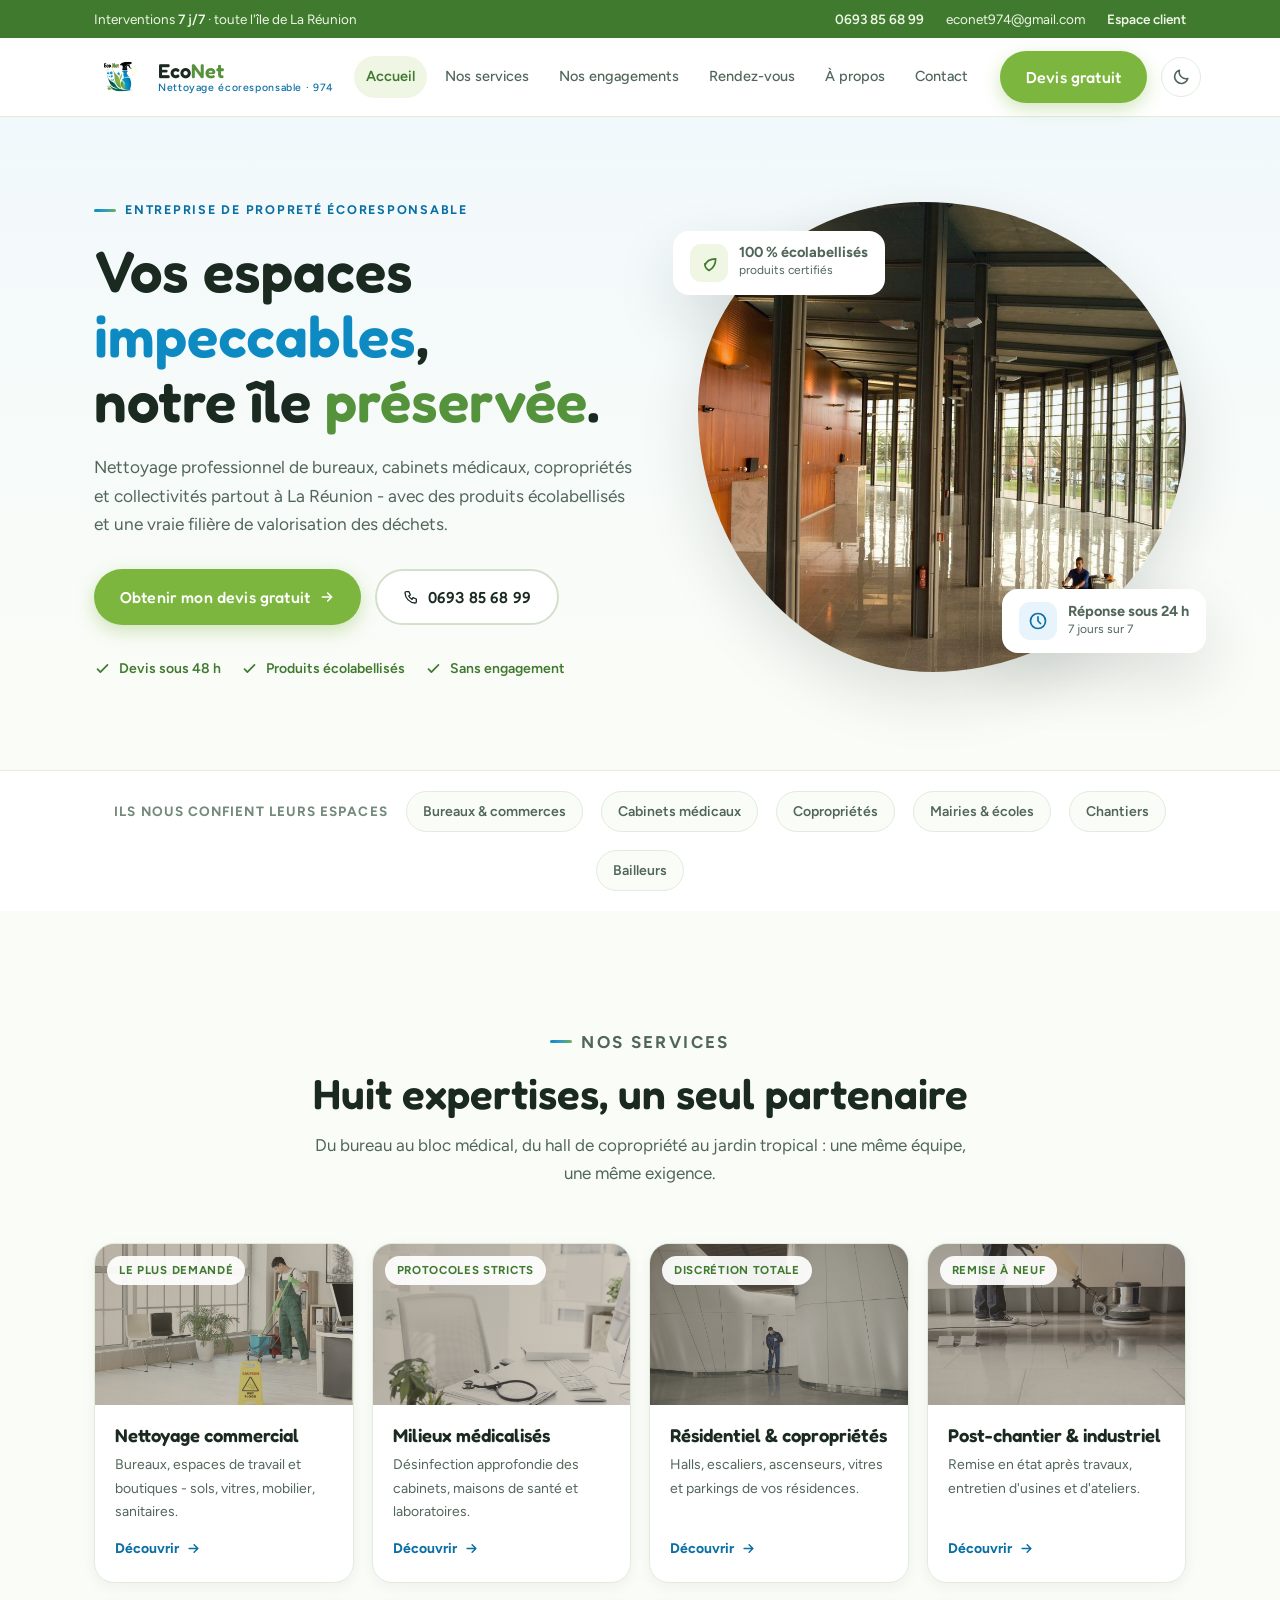
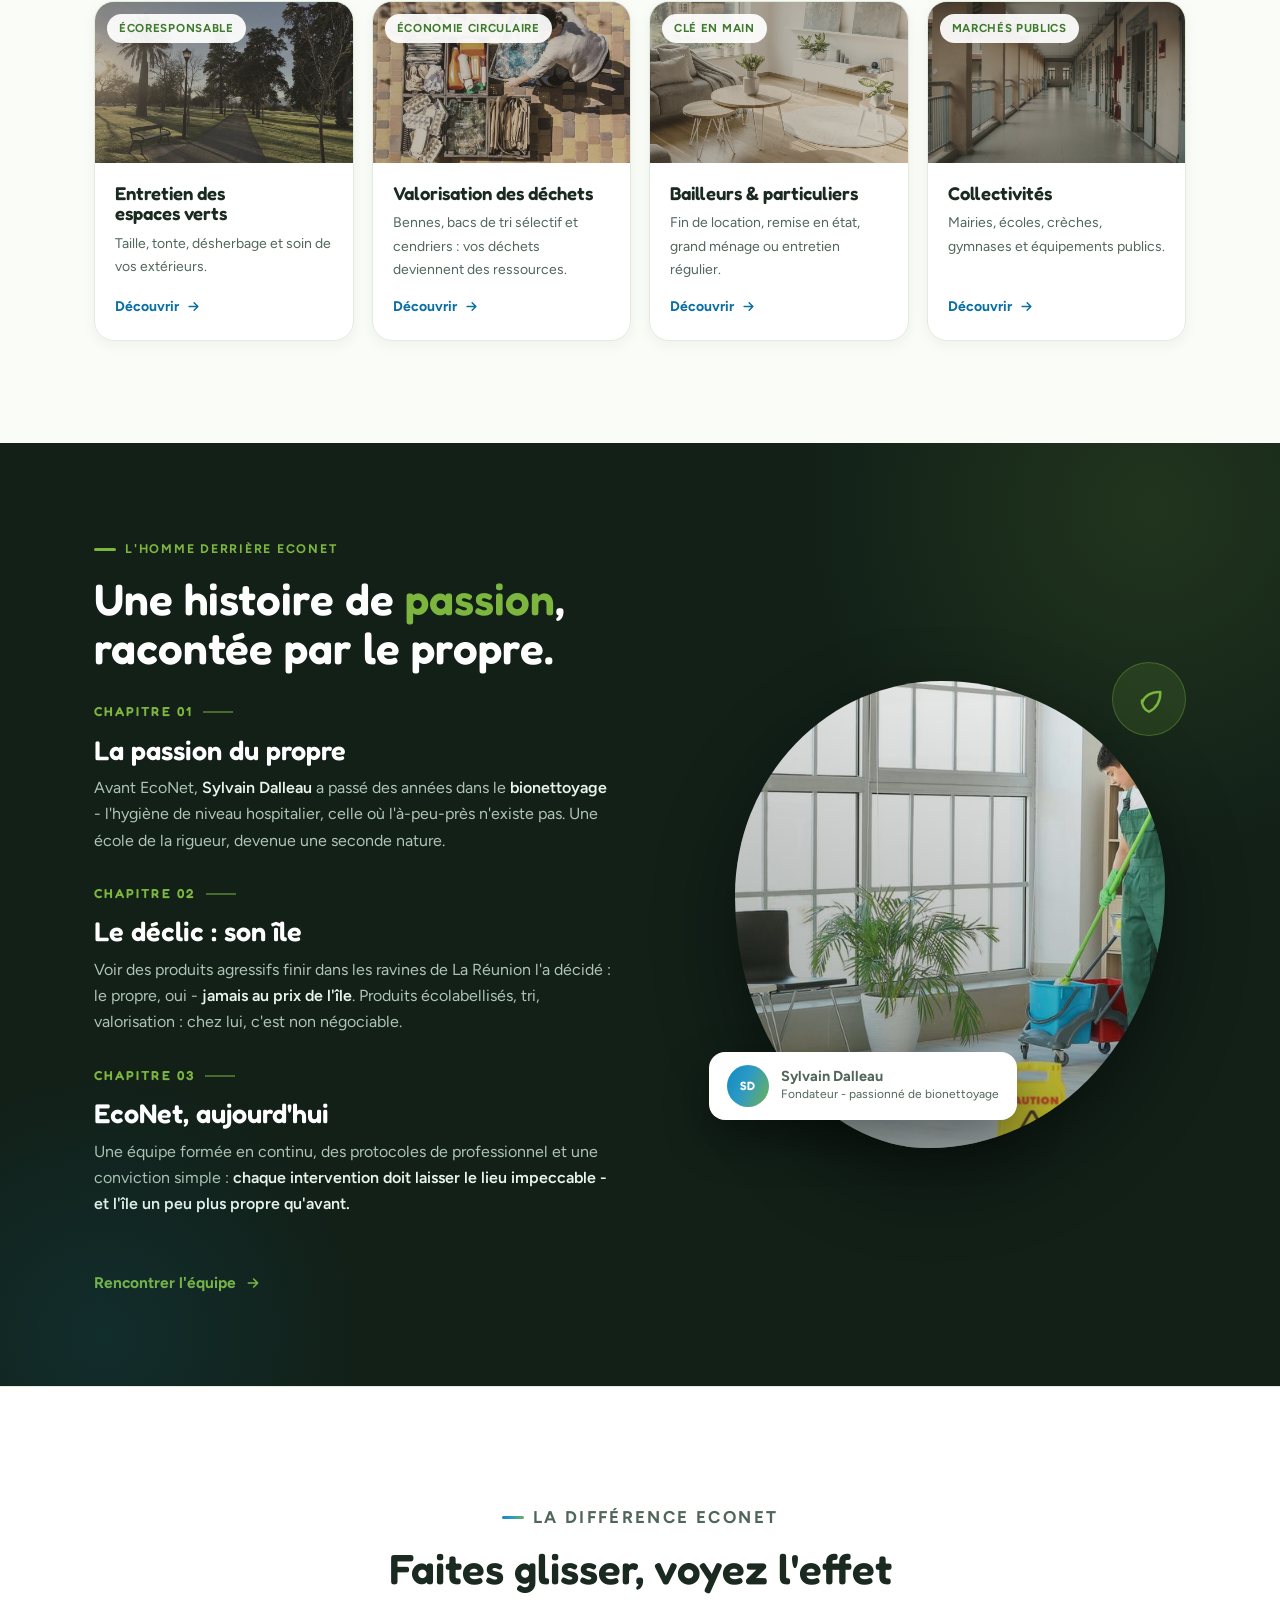
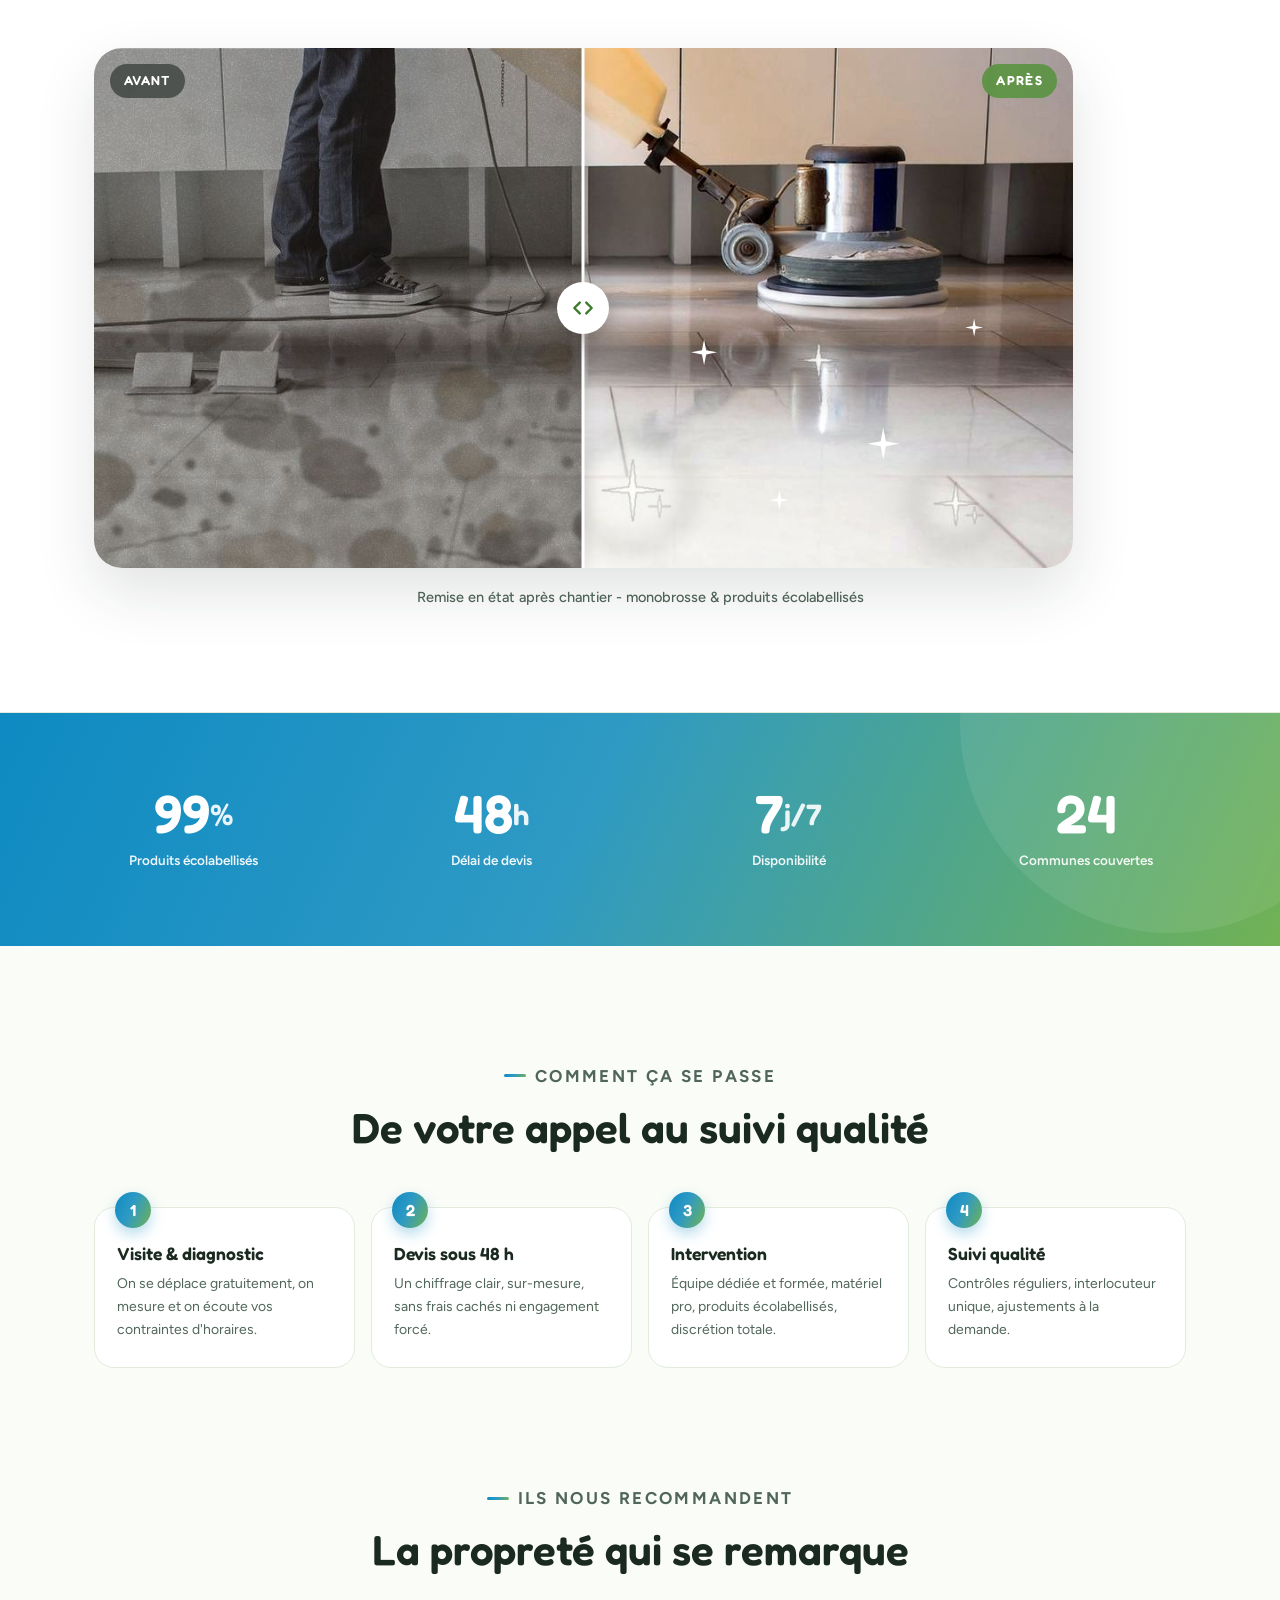
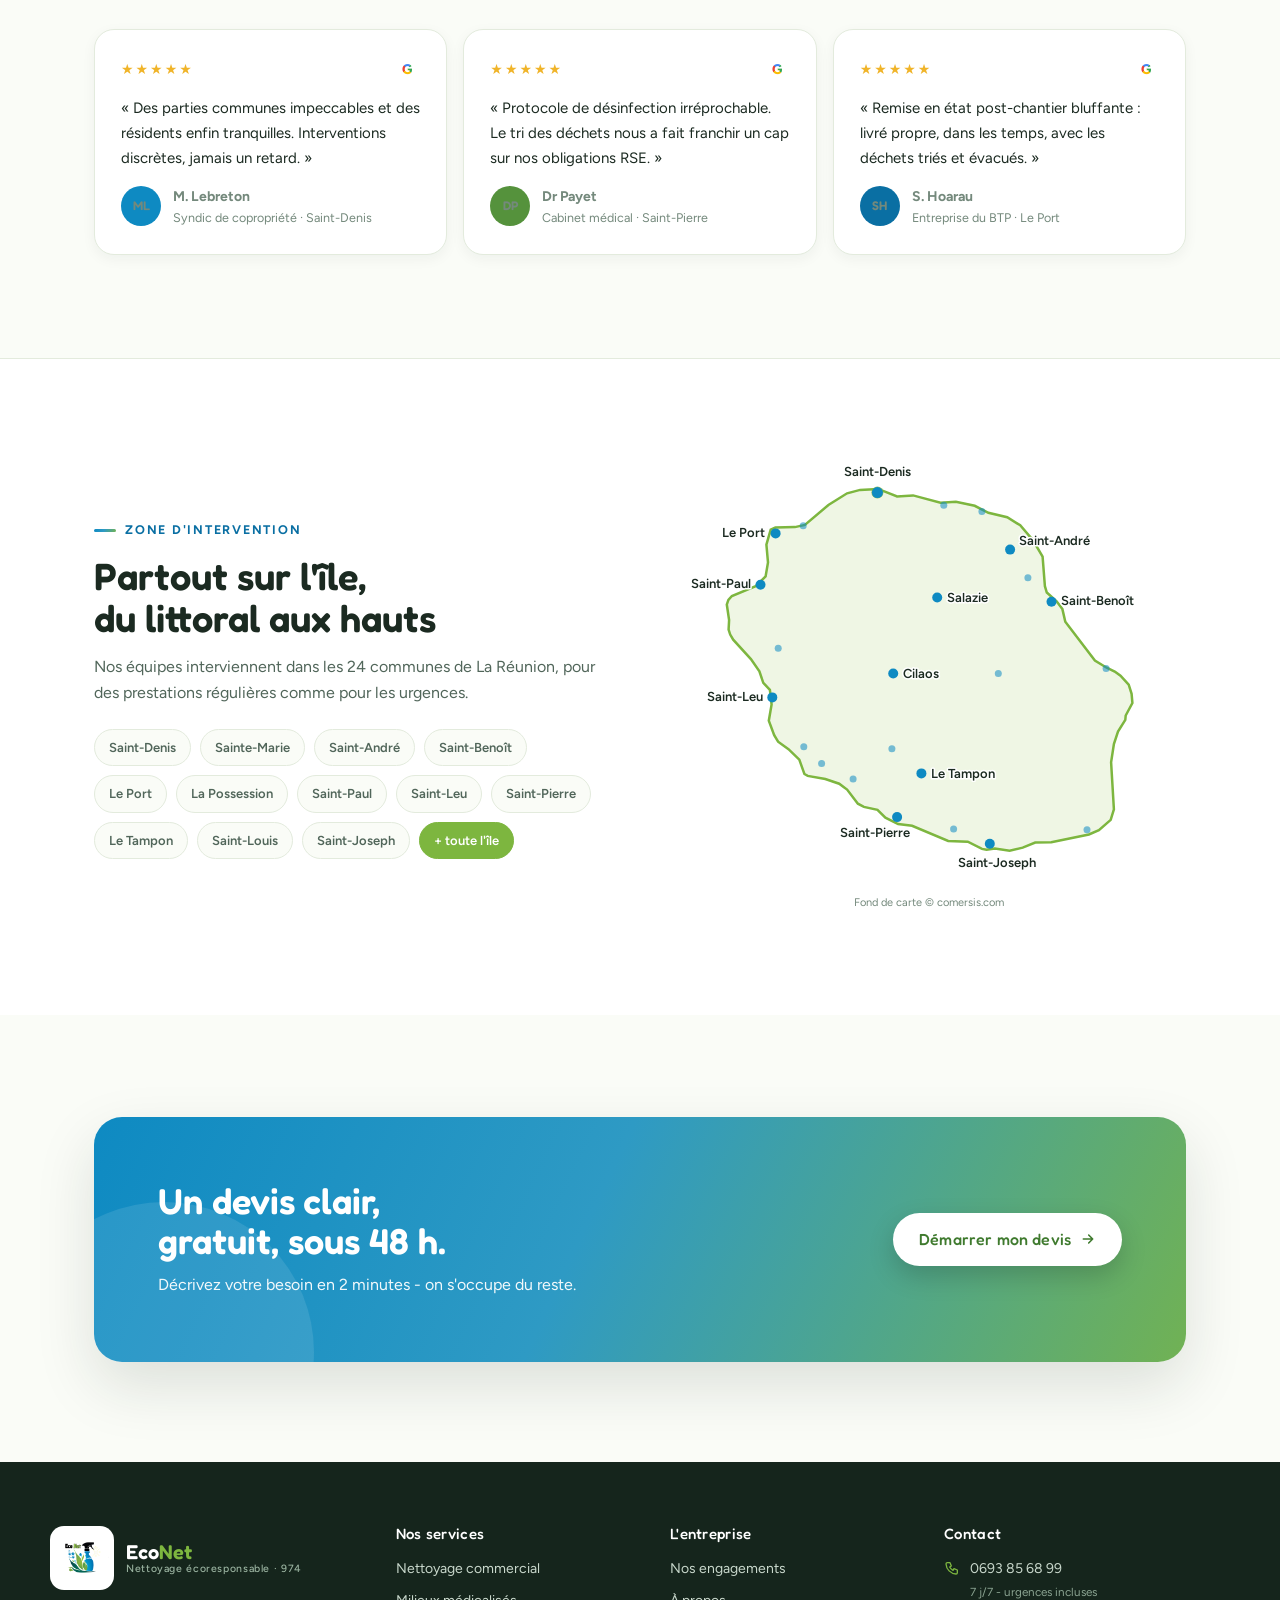
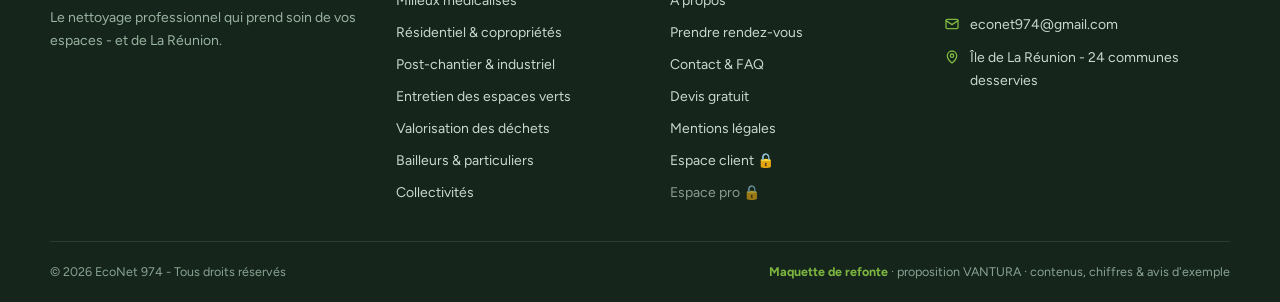
==== commit 3812d8f5: "Guide de défilement : bouton flottant qui avance de section en section sur toutes les pages Co-Autho" ====
--- a/index.html
+++ b/index.html
@@ -1044,6 +1044,10 @@
   </div>
 </div>
 
+<button class="scroll-down off" id="scrollDown" aria-label="Faire defiler vers la section suivante">
+  <svg viewBox="0 0 24 24"><path d="M6 9l6 6 6-6"/></svg>
+</button>
+
 <div class="toast" id="toast" role="status"></div>
 
 <script defer src="https://cdnjs.cloudflare.com/ajax/libs/gsap/3.12.5/gsap.min.js"></script>
--- a/css/styles.css
+++ b/css/styles.css
@@ -635,6 +635,15 @@
   .dv-table td{padding:9px 8px;border-bottom:1px solid var(--line);vertical-align:top}
   .dv-table .num{text-align:right;font-variant-numeric:tabular-nums;white-space:nowrap}
 
+  /* = Guide de defilement = */
+  .scroll-down{position:fixed;left:50%;bottom:26px;z-index:60;width:46px;height:46px;border-radius:50%;background:var(--white);border:1px solid var(--line-2);box-shadow:var(--shadow);display:grid;place-items:center;color:var(--green-dark);cursor:pointer;transition:opacity .35s,transform .35s,border-color .2s;transform:translateX(-50%)}
+  .scroll-down svg{width:20px;height:20px;stroke:currentColor;fill:none;stroke-width:2.4;stroke-linecap:round;stroke-linejoin:round;animation:sdBounce 1.7s ease-in-out infinite}
+  @keyframes sdBounce{0%,100%{transform:translateY(-2px)}50%{transform:translateY(3px)}}
+  .scroll-down:hover{border-color:var(--green);transform:translateX(-50%) translateY(-2px)}
+  .scroll-down.off{opacity:0;pointer-events:none;transform:translateX(-50%) translateY(12px)}
+  @media(max-width:760px){.scroll-down{bottom:82px;width:42px;height:42px}}
+  @media (prefers-reduced-motion:reduce){.scroll-down svg{animation:none}}
+
   /* = Footer = */
   footer.site{background:#15251C;color:#C9D8CC;margin-top:clamp(60px,8vw,100px)}
   .foot-top{display:grid;grid-template-columns:1.3fr 1fr 1fr 1.2fr;gap:36px;padding:clamp(44px,5vw,64px) 0 36px}
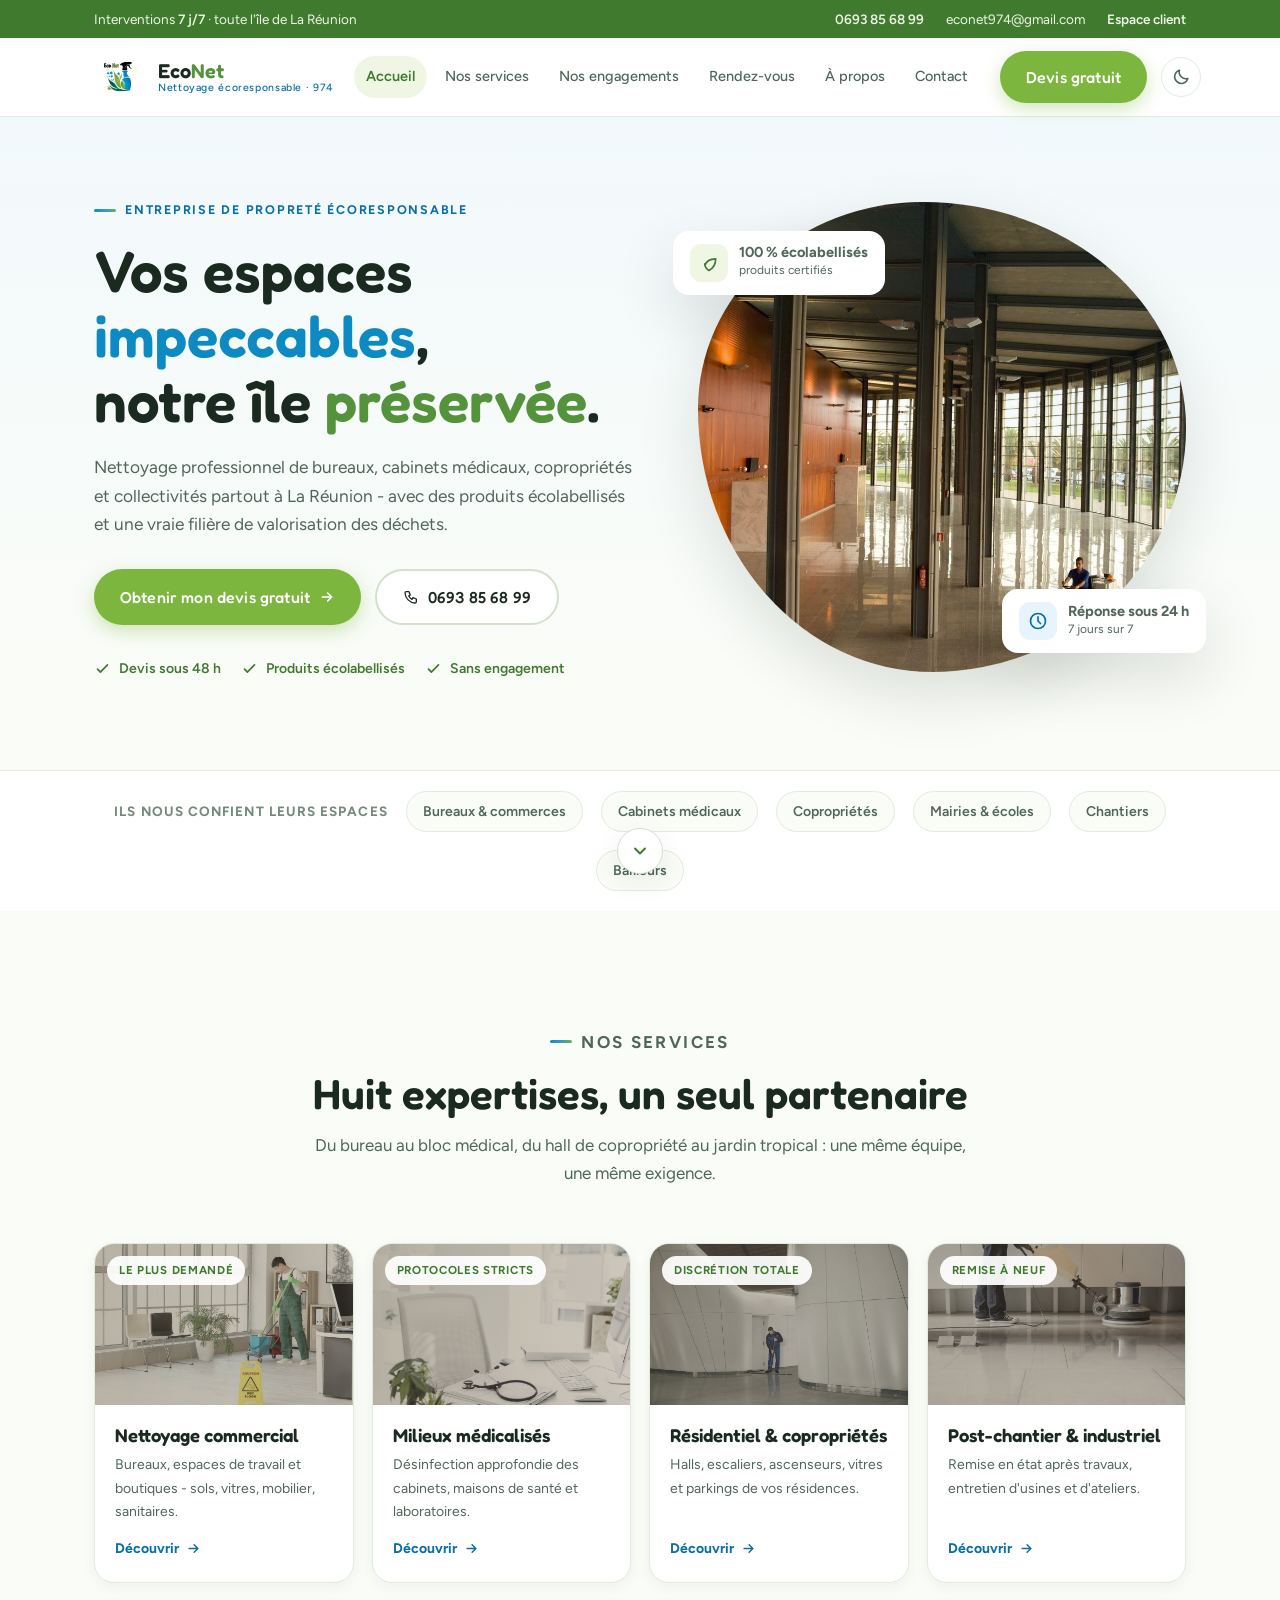
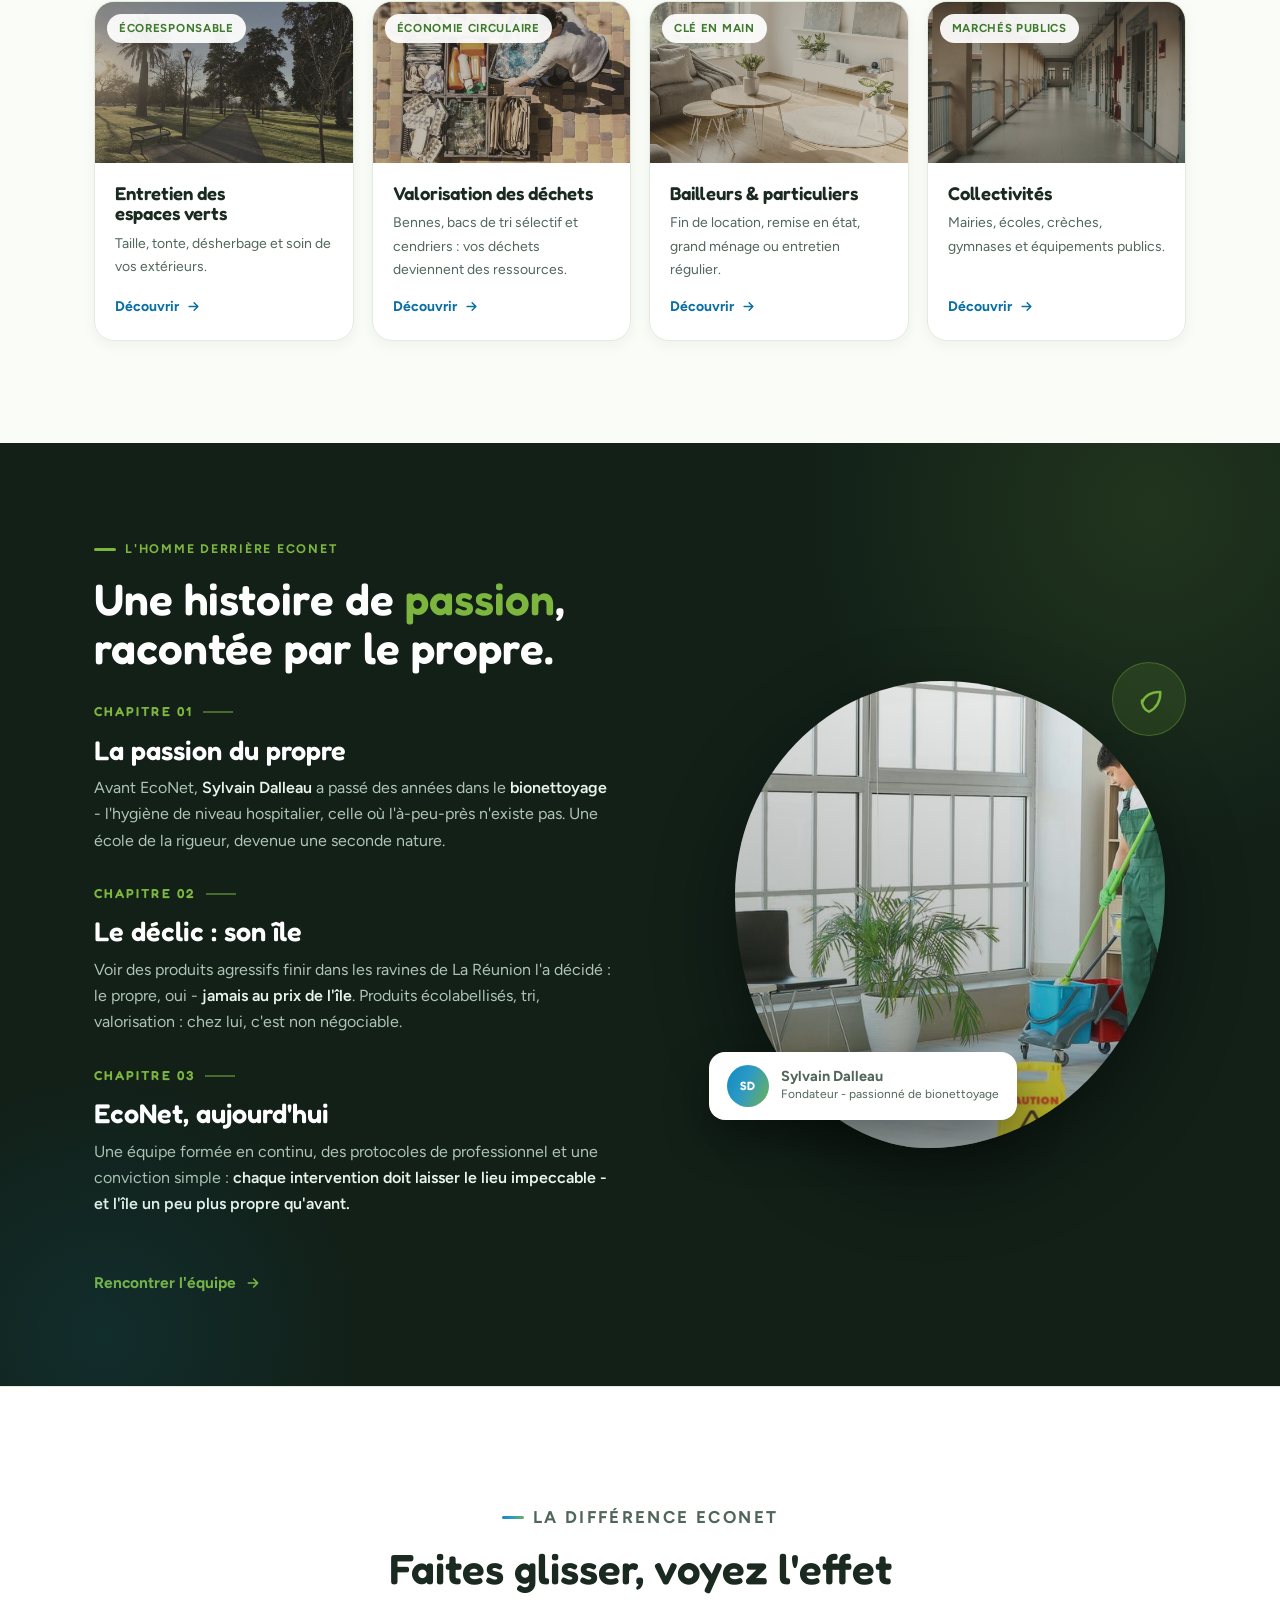
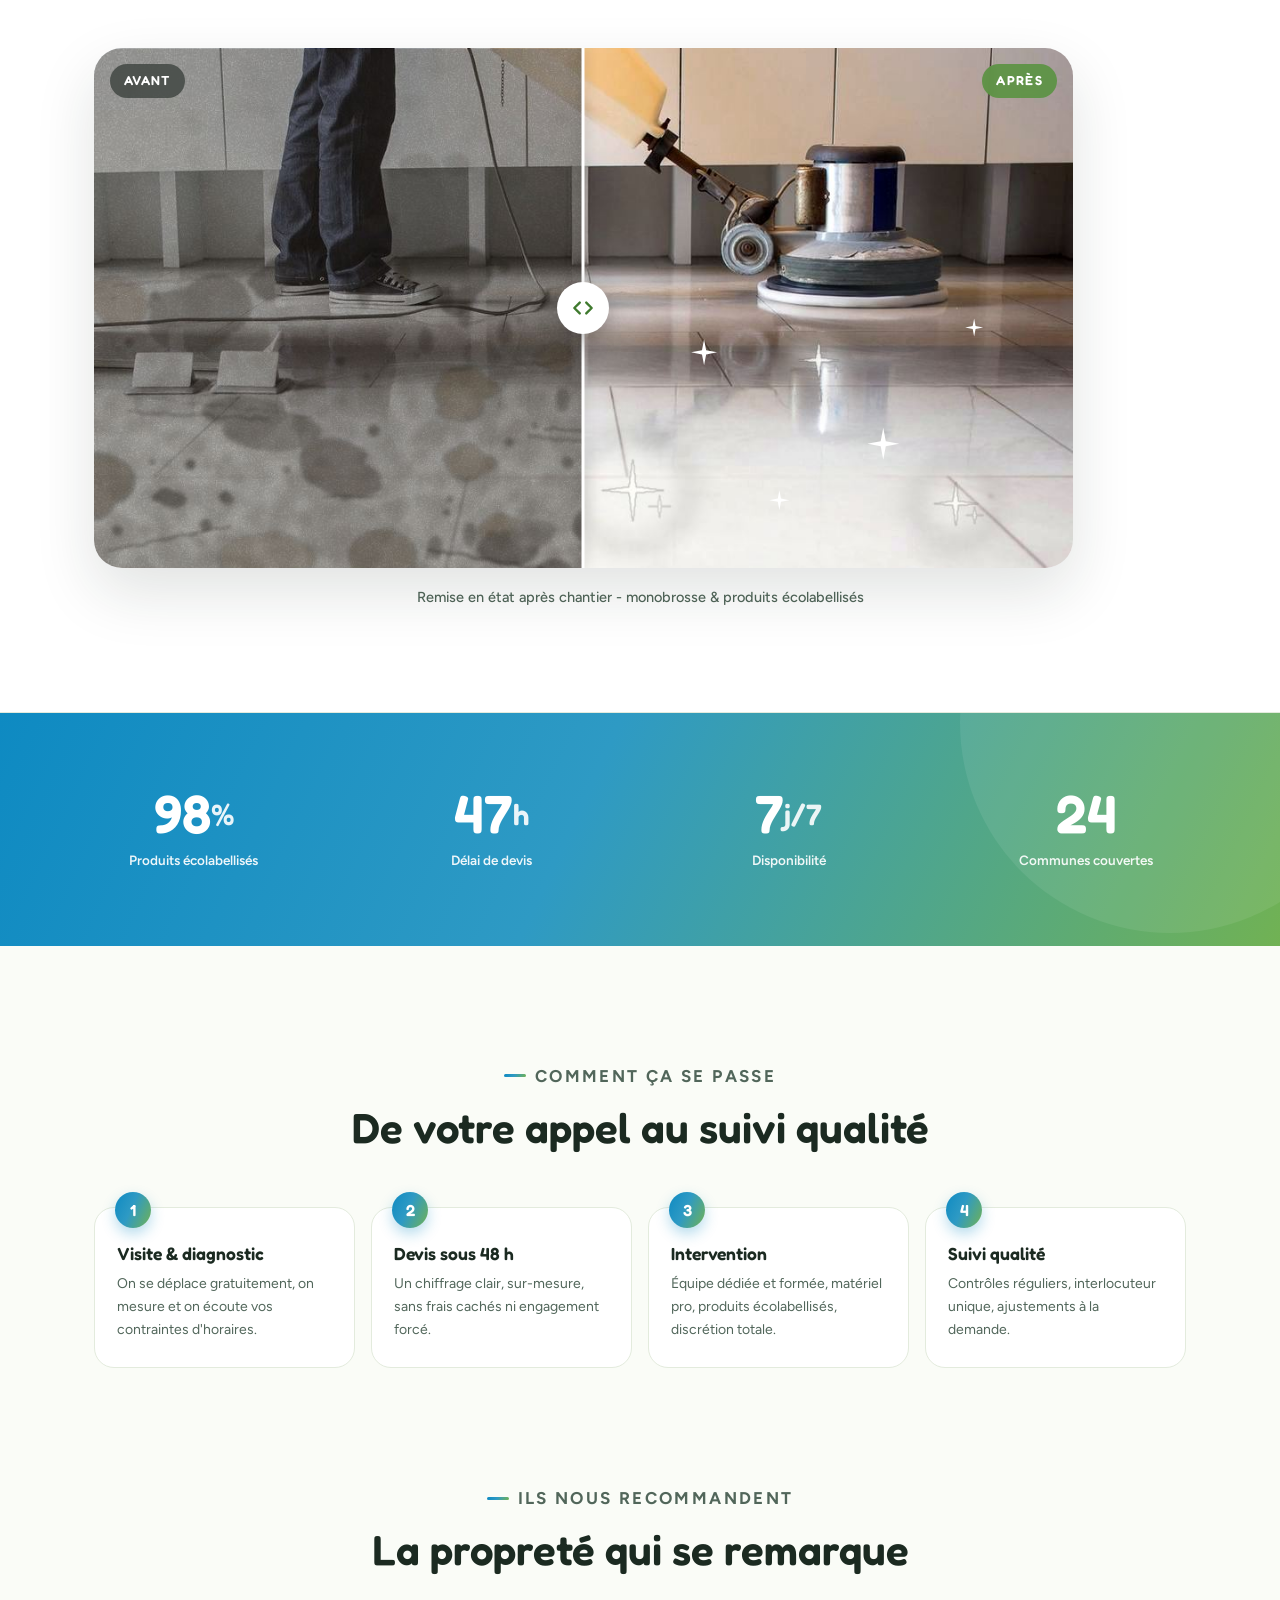
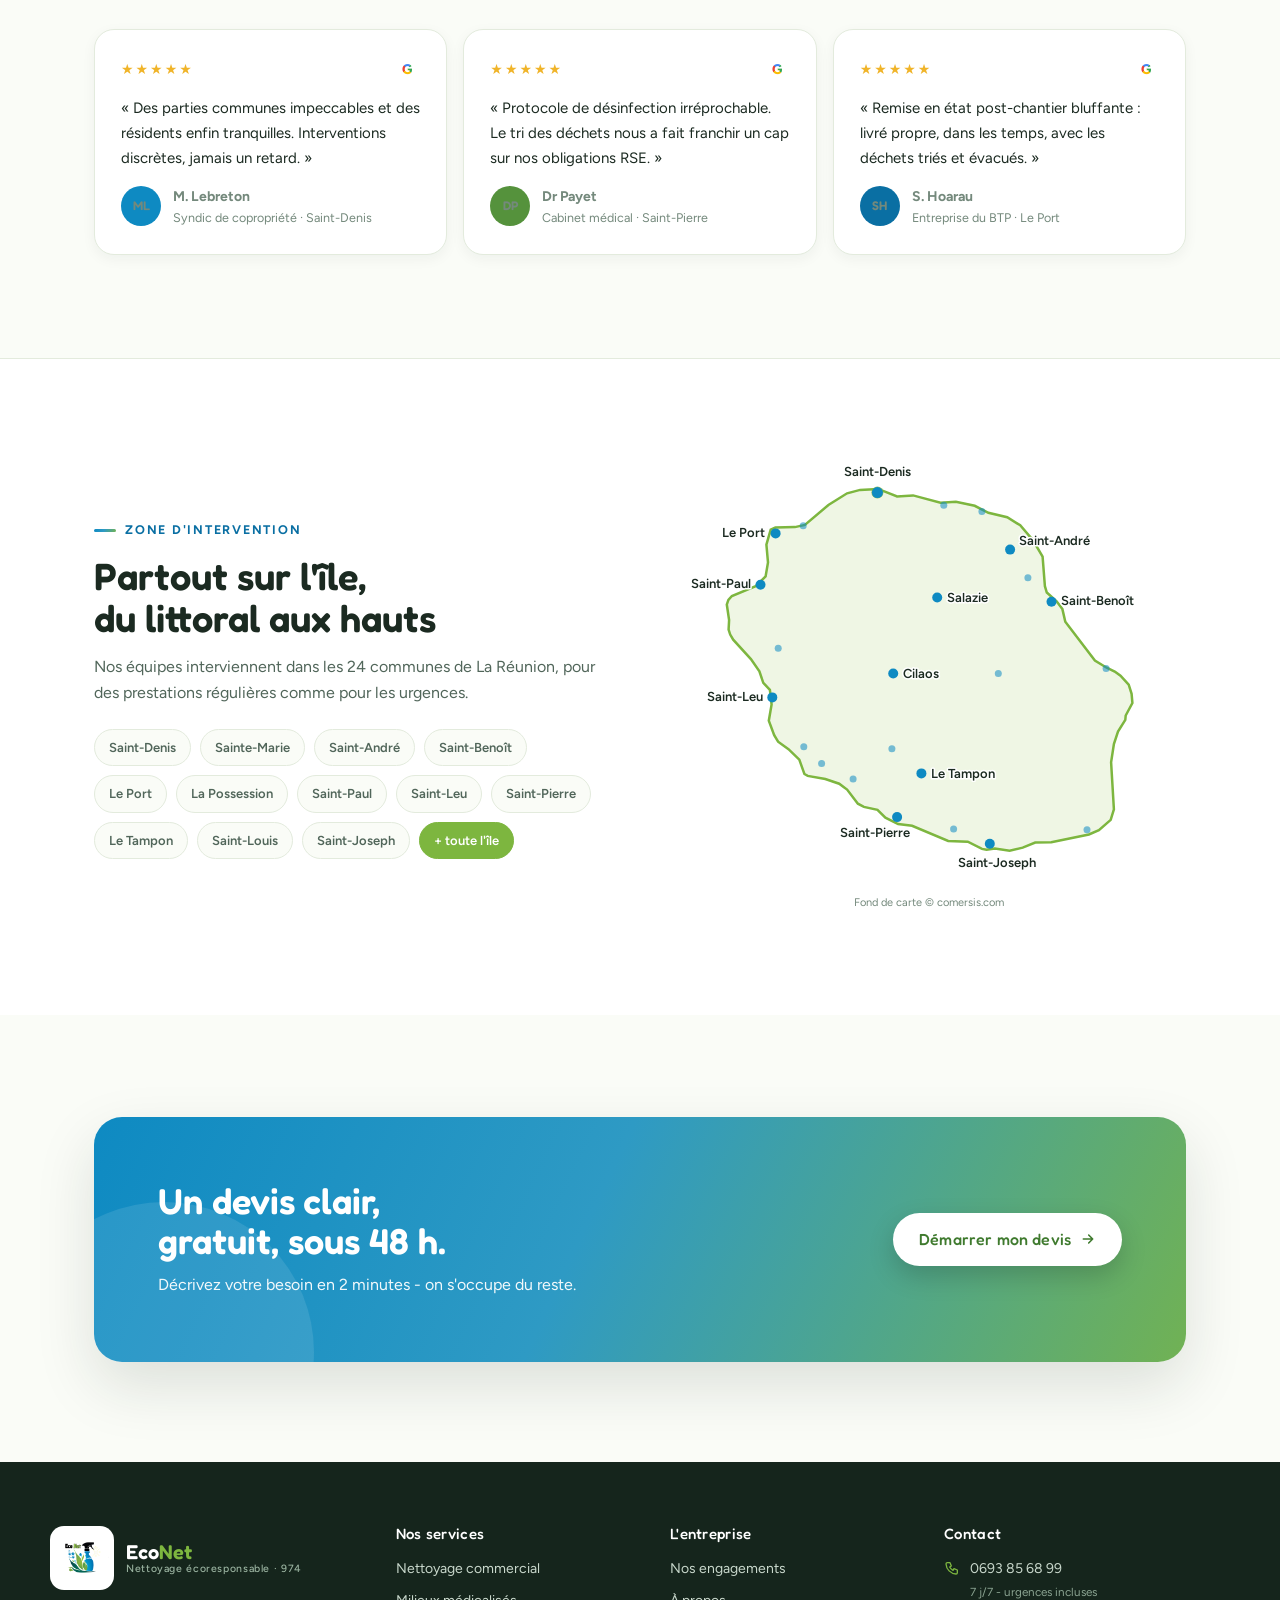
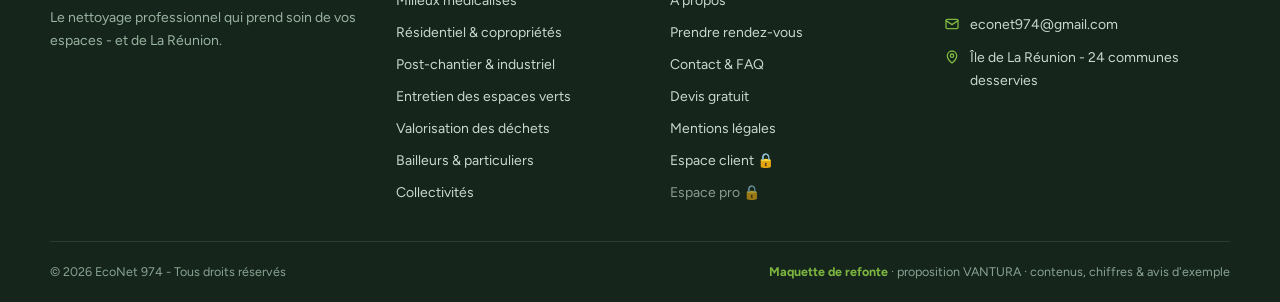
==== commit b2fc6ab9: "Intro chiffon microfibre : 3 passes réalistes sur canvas avec traînées, interrupteur INTRO_STYLE pou" ====
--- a/index.html
+++ b/index.html
@@ -61,6 +61,8 @@
   </div>
   <div class="ld-grime"></div>
   <div class="ld-squeegee"></div>
+  <canvas class="ld-canvas" id="ldCanvas"></canvas>
+  <div class="ld-cloth" id="ldCloth"></div>
   <button class="ld-skip">Passer l'intro</button>
 </div>
 
--- a/css/styles.css
+++ b/css/styles.css
@@ -433,6 +433,18 @@
   @keyframes ldpop{0%{opacity:0;transform:scale(.2) translateY(8px)}45%{opacity:1}100%{opacity:0;transform:scale(1.25) translateY(-26px)}}
   .ld-skip{position:absolute;bottom:26px;right:30px;z-index:4;font-size:13px;font-weight:600;color:var(--faint);border-radius:100px;padding:8px 16px;border:1px solid var(--line);background:var(--white)}
   .ld-skip:hover{color:var(--ink);border-color:var(--line-2)}
+  #loader .ld-skip{z-index:6}
+  .ld-canvas{position:absolute;inset:0;z-index:3;width:100%;height:100%}
+  .ld-cloth{
+    position:absolute;z-index:4;width:132px;height:96px;top:-200px;left:-200px;
+    border-radius:20px 26px 22px 28px;will-change:transform;pointer-events:none;
+    background:linear-gradient(135deg,#F2F8EC 0 28%,#D5E8C4 28% 54%,#EDF5E2 54% 78%,#DDEDC4 78%);
+    box-shadow:0 12px 28px rgba(27,42,33,.3), inset 0 -7px 12px rgba(85,146,60,.22), inset 0 5px 9px rgba(255,255,255,.75);
+  }
+  .ld-cloth::before{content:"";position:absolute;inset:9px;border-radius:14px;background:repeating-linear-gradient(90deg,rgba(85,146,60,.13) 0 7px,transparent 7px 14px);opacity:.65}
+  .ld-cloth::after{content:"";position:absolute;left:12%;right:12%;top:46%;height:3px;border-radius:3px;background:rgba(63,122,46,.22)}
+  .ld-mode-lineaire .ld-canvas,.ld-mode-lineaire .ld-cloth{display:none}
+  .ld-mode-chiffon .ld-grime,.ld-mode-chiffon .ld-squeegee{display:none}
   @media (prefers-reduced-motion:reduce){#loader{display:none}}
 
   /* = Histoire du fondateur = */
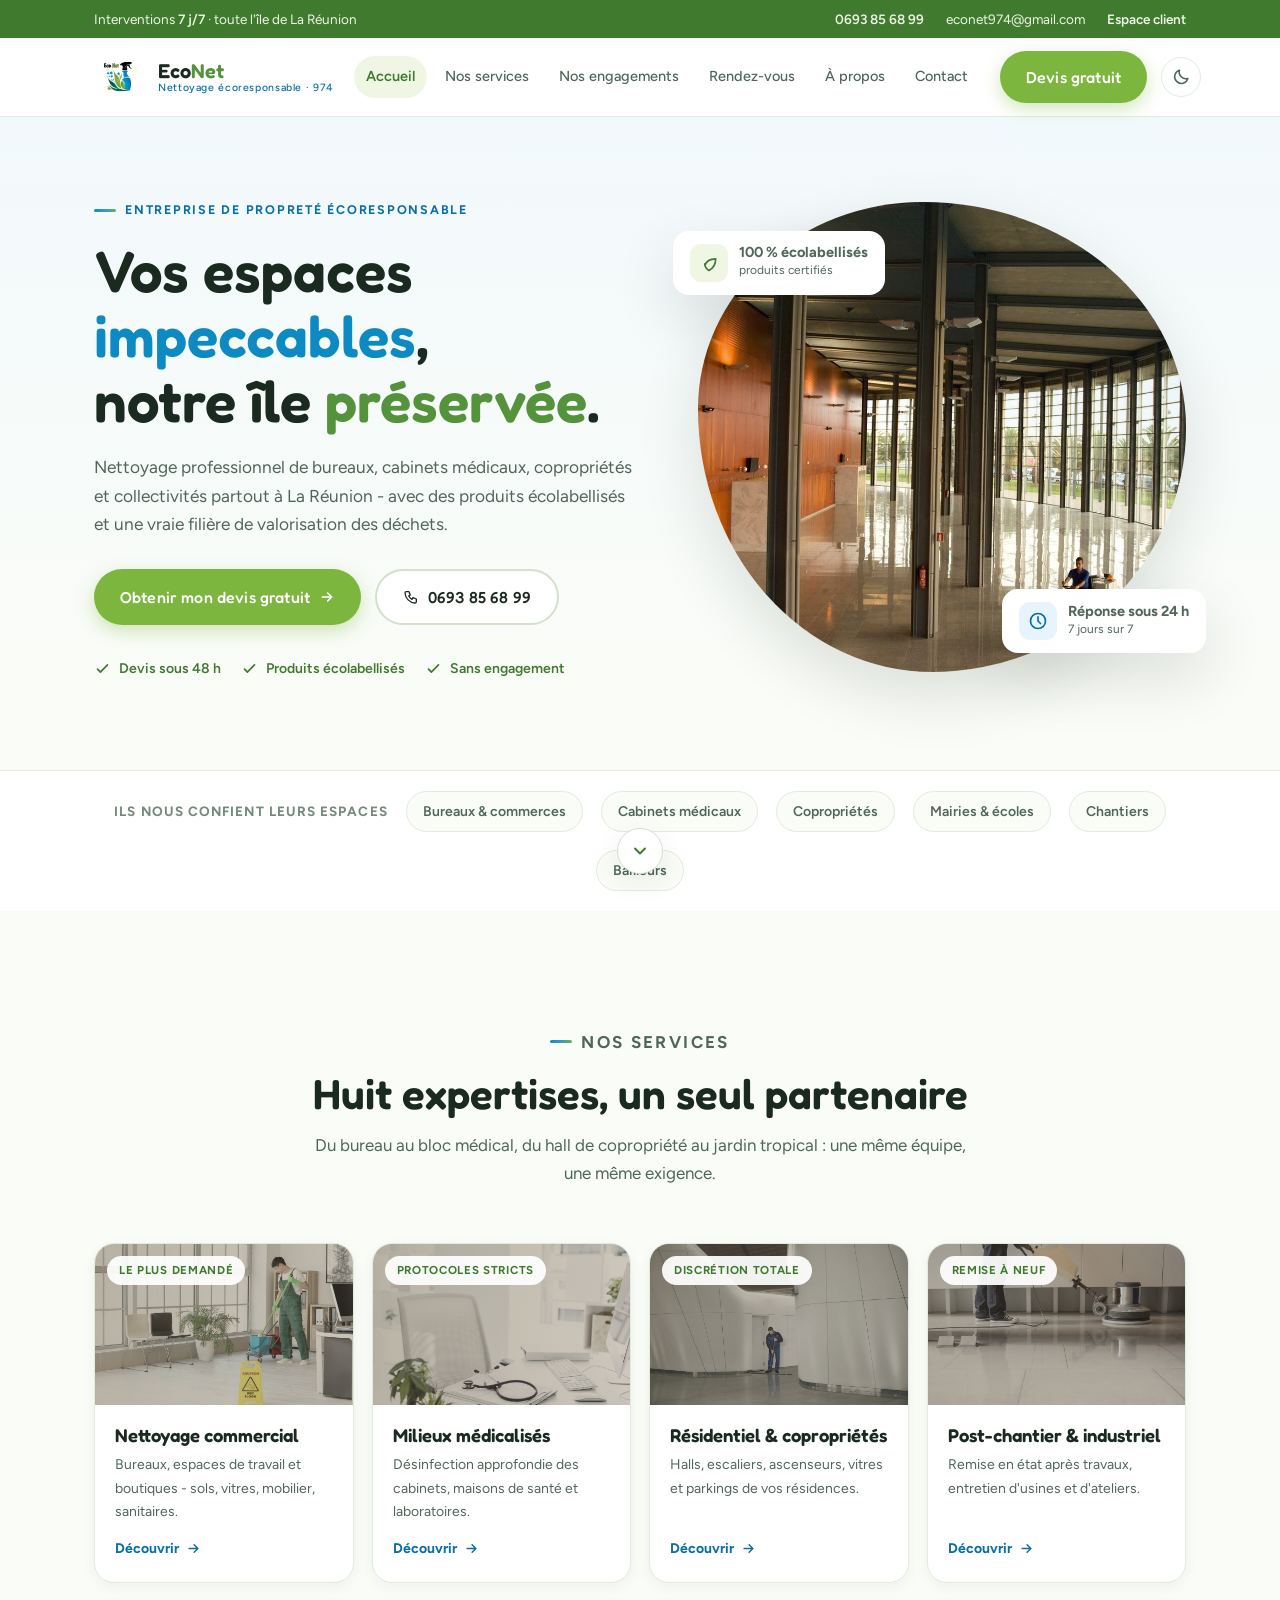
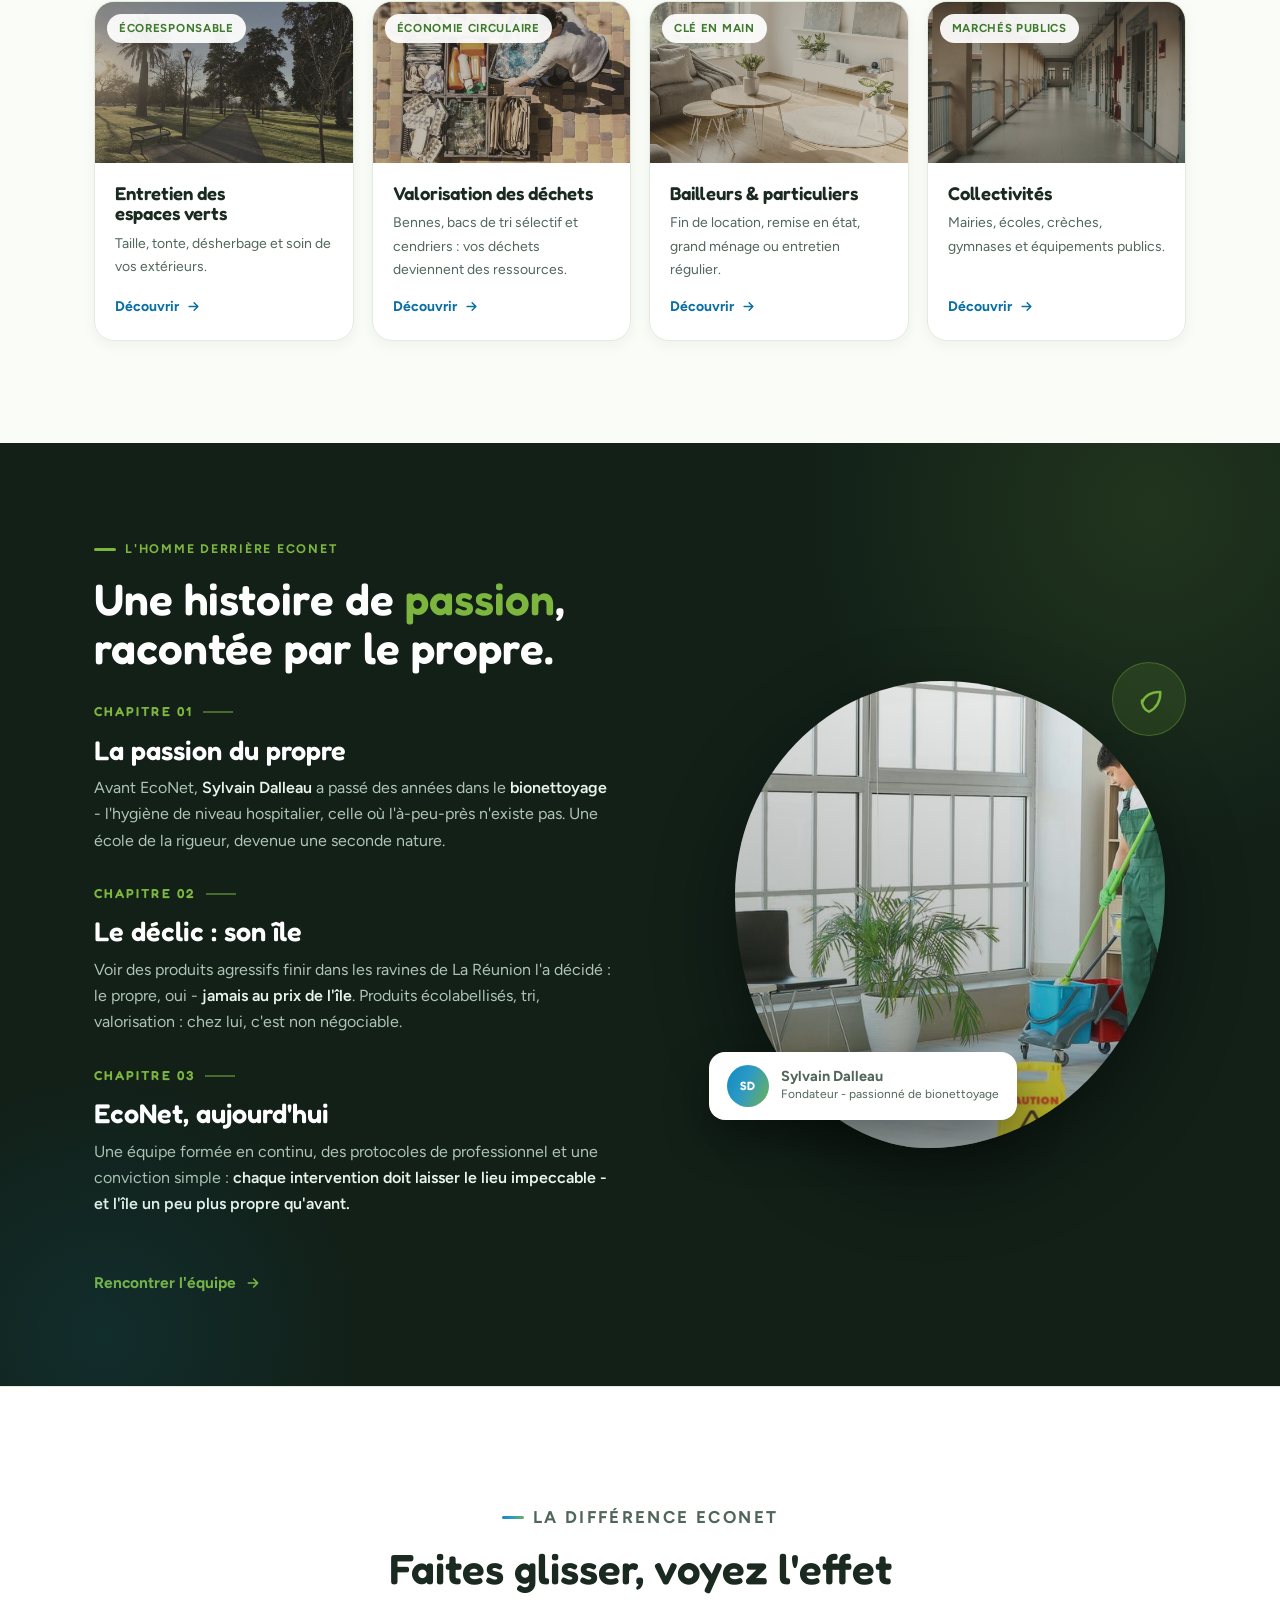
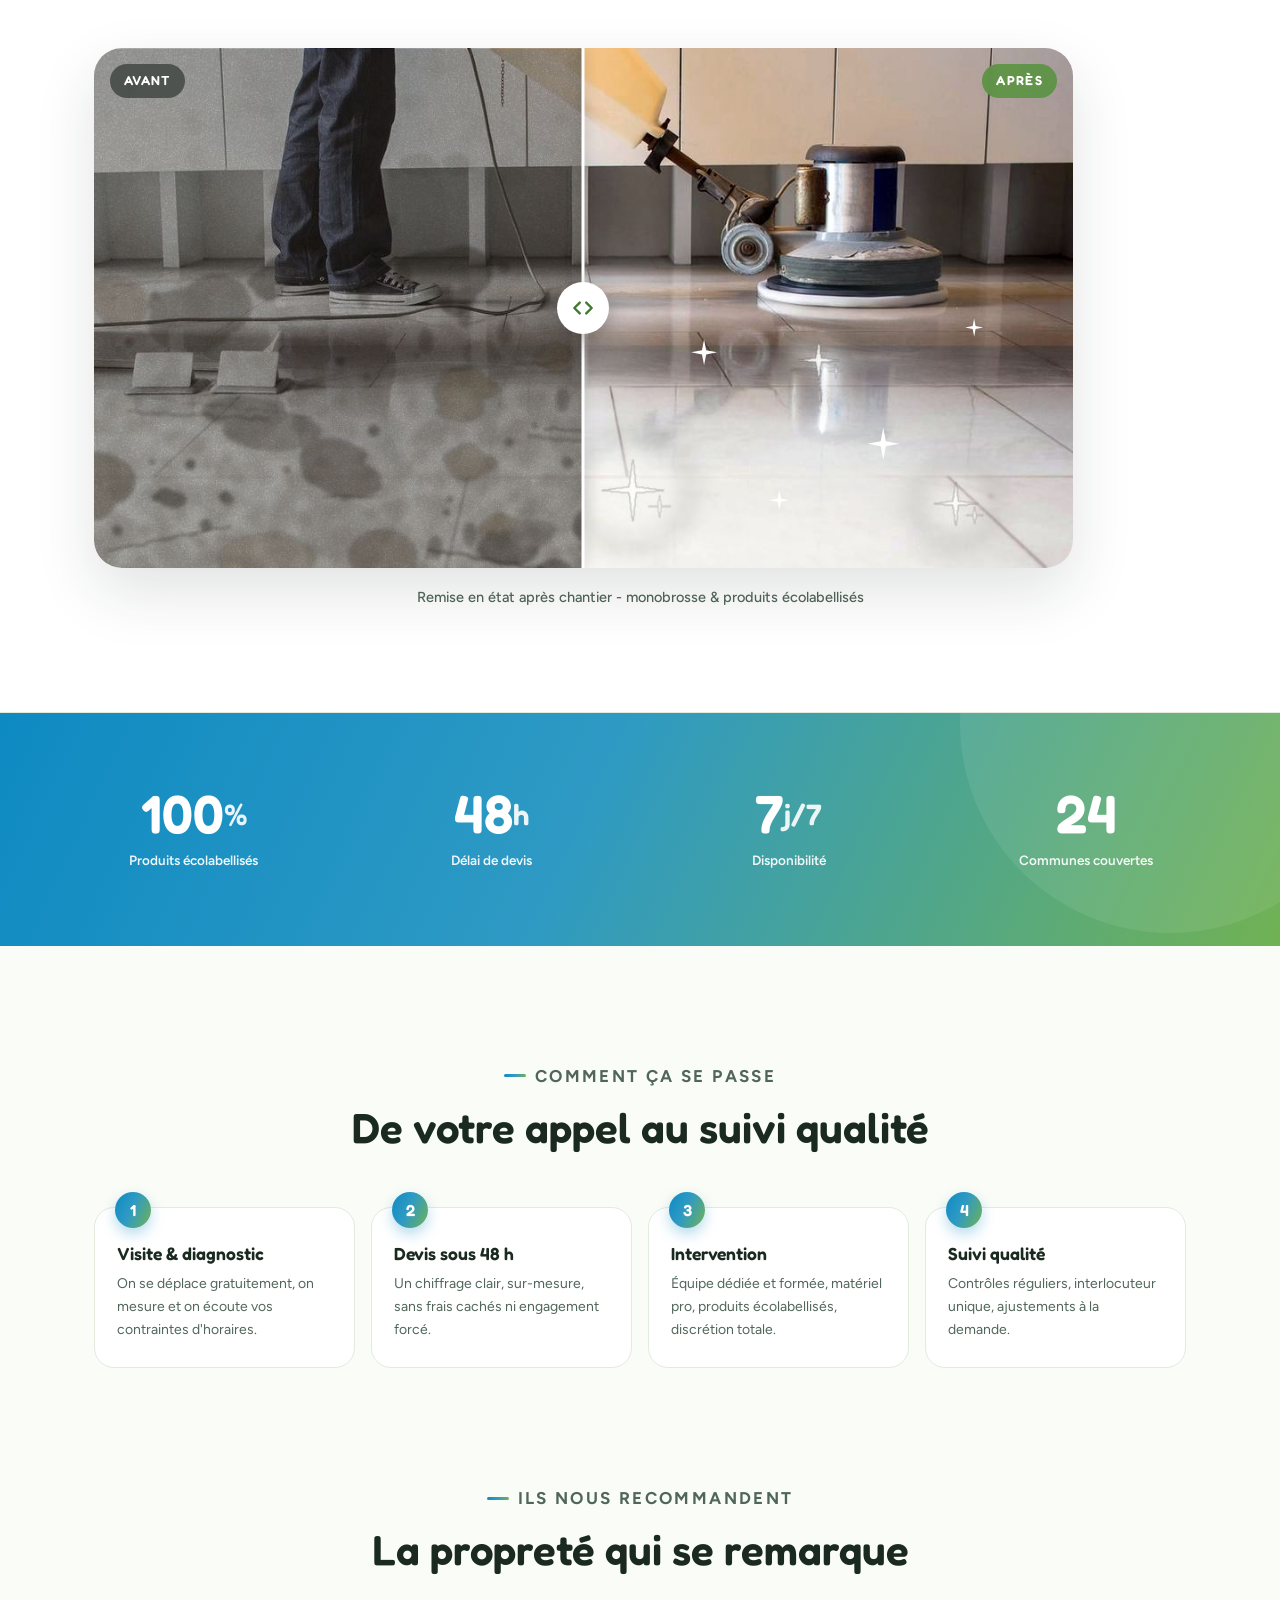
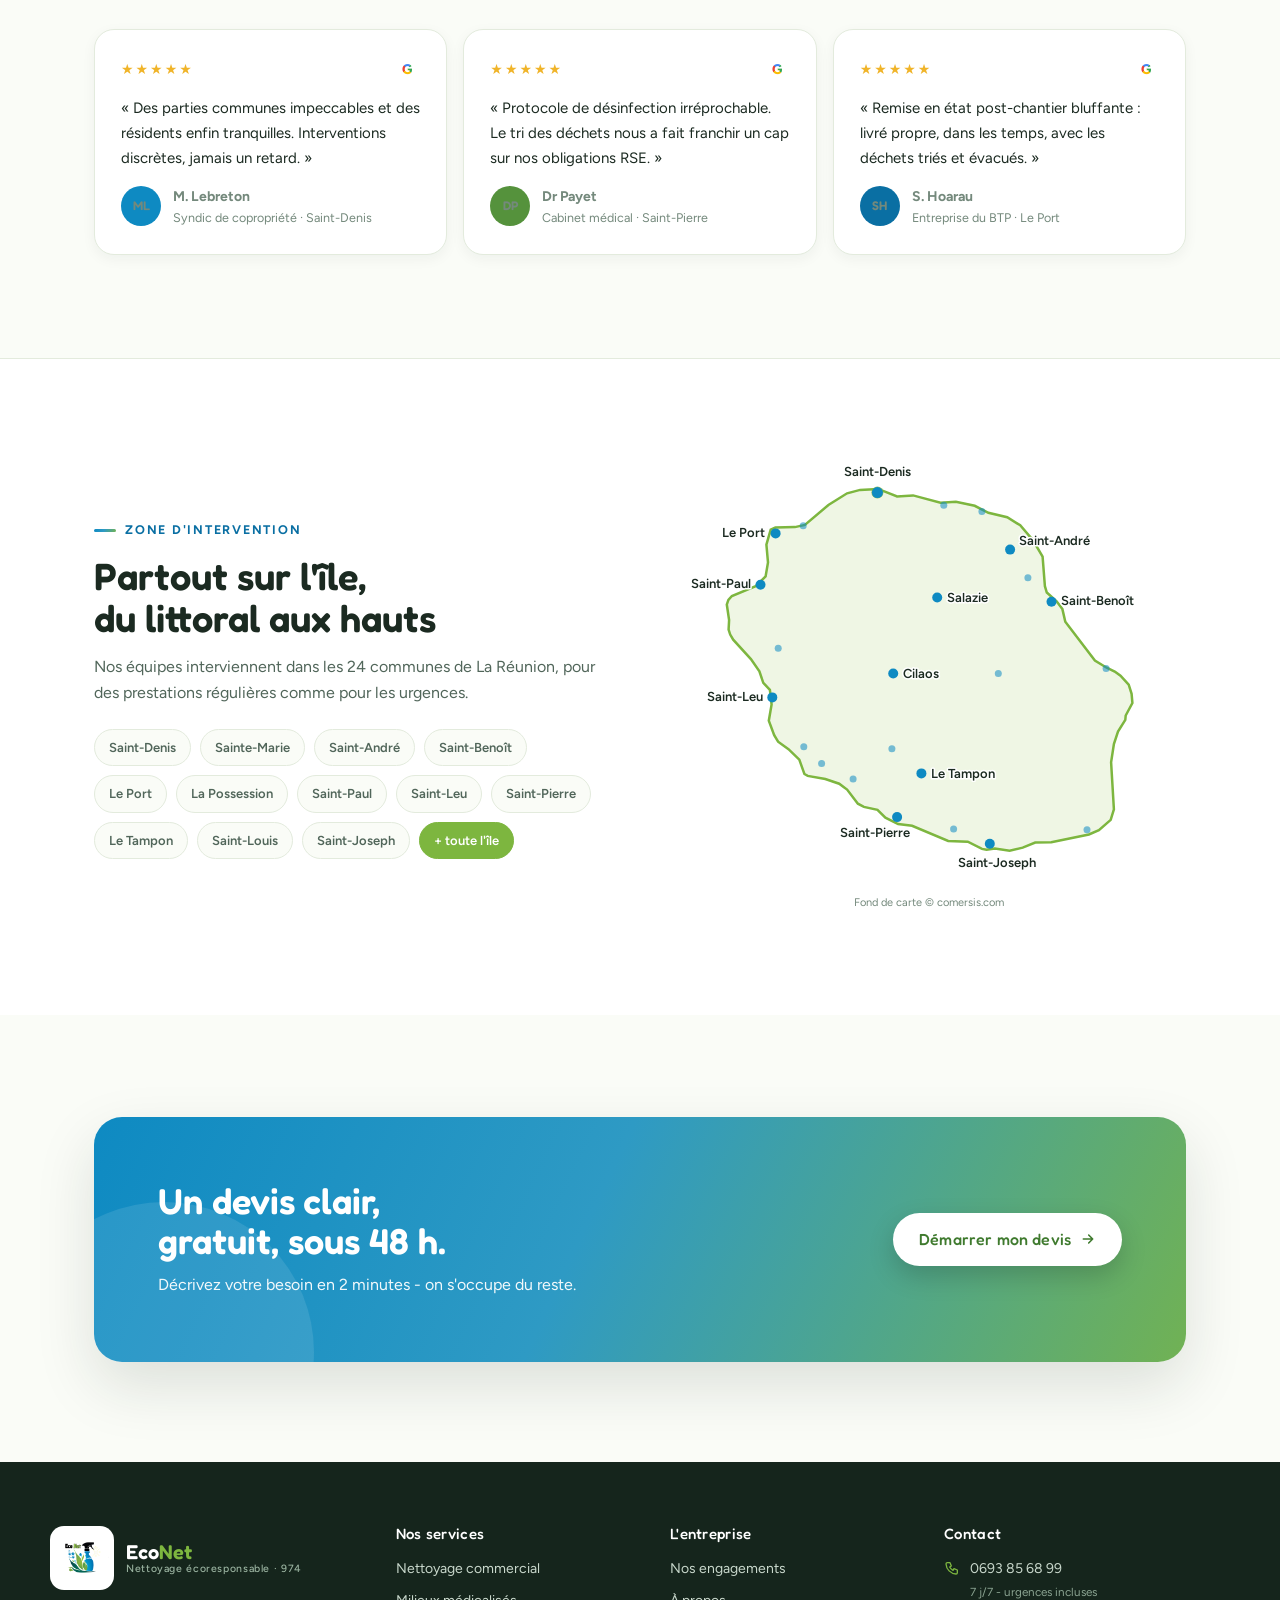
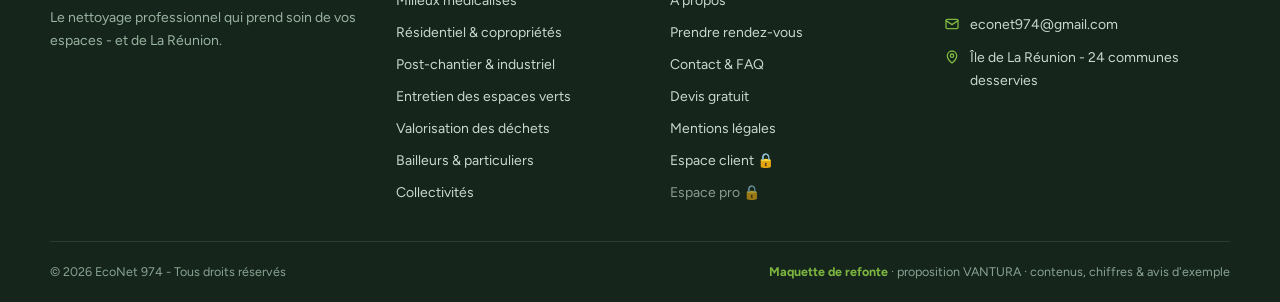
==== commit a822d3bb: "Nettoyage : suppression de l'ancienne animation de balayage (le chiffon est adopté) + le guide de dé" ====
--- a/index.html
+++ b/index.html
@@ -59,8 +59,6 @@
     <img class="ld-logo" src="" alt="">
     <div class="ld-tag">Le propre, <em>naturellement</em>.</div>
   </div>
-  <div class="ld-grime"></div>
-  <div class="ld-squeegee"></div>
   <canvas class="ld-canvas" id="ldCanvas"></canvas>
   <div class="ld-cloth" id="ldCloth"></div>
   <button class="ld-skip">Passer l'intro</button>
--- a/css/styles.css
+++ b/css/styles.css
@@ -408,27 +408,9 @@
   #loader.ld-gone{display:none}
   .ld-stage{position:relative;text-align:center;padding:20px}
   .ld-logo{width:min(320px,62vw);margin:0 auto;filter:drop-shadow(0 14px 30px rgba(27,42,33,.18))}
-  .ld-tag{margin-top:10px;font-family:var(--display);font-weight:600;font-size:clamp(20px,3.4vw,30px);color:var(--ink);opacity:0;transform:translateY(14px);animation:ldtag .6s 1.5s cubic-bezier(.22,1,.36,1) forwards}
+  .ld-tag{margin-top:10px;font-family:var(--display);font-weight:600;font-size:clamp(20px,3.4vw,30px);color:var(--ink);opacity:0;transform:translateY(14px);animation:ldtag .6s 2.3s cubic-bezier(.22,1,.36,1) forwards}
   .ld-tag em{font-style:normal;color:var(--green-deep)}
   @keyframes ldtag{to{opacity:1;transform:none}}
-  .ld-grime{
-    position:absolute;inset:0;z-index:2;
-    background:url("data:image/svg+xml,%3Csvg xmlns='http://www.w3.org/2000/svg' width='300' height='300'%3E%3Cfilter id='g'%3E%3CfeTurbulence type='fractalNoise' baseFrequency='0.055' numOctaves='4'/%3E%3CfeColorMatrix values='0 0 0 0 0.32 0 0 0 0 0.28 0 0 0 0 0.20 0 0 0 0.75 0'/%3E%3C/filter%3E%3Crect width='100%25' height='100%25' filter='url(%23g)'/%3E%3C/svg%3E"),rgba(94,84,64,.42);
-    -webkit-backdrop-filter:blur(7px) saturate(.55) brightness(.9);
-    backdrop-filter:blur(7px) saturate(.55) brightness(.9);
-    clip-path:inset(0 0 0 0);
-    animation:ldwipe 1.05s .45s cubic-bezier(.65,0,.35,1) forwards;
-  }
-  @keyframes ldwipe{to{clip-path:inset(0 0 0 100%)}}
-  .ld-squeegee{
-    position:absolute;top:4%;bottom:4%;left:-6%;width:14px;z-index:3;border-radius:8px;
-    background:linear-gradient(90deg,var(--green-deep),var(--green));
-    box-shadow:0 0 22px rgba(125,182,63,.5),12px 0 30px rgba(255,255,255,.35);
-    animation:ldsq 1.05s .45s cubic-bezier(.65,0,.35,1) forwards;
-  }
-  .ld-squeegee::before{content:"";position:absolute;top:50%;left:50%;transform:translate(-50%,-50%);width:44px;height:44px;border-radius:50%;background:var(--white);border:3px solid var(--green);box-shadow:0 6px 18px rgba(27,42,33,.25)}
-  .ld-squeegee::after{content:"\2726";position:absolute;top:50%;left:50%;transform:translate(-50%,-52%);color:var(--green-deep);font-size:19px}
-  @keyframes ldsq{to{left:104%}}
   .ld-bub{position:absolute;border-radius:50%;background:radial-gradient(circle at 32% 30%,#fff,rgba(14,138,194,.25) 62%,rgba(14,138,194,.4));border:1px solid rgba(14,138,194,.3);opacity:0;animation:ldpop .8s cubic-bezier(.22,1,.36,1) forwards}
   @keyframes ldpop{0%{opacity:0;transform:scale(.2) translateY(8px)}45%{opacity:1}100%{opacity:0;transform:scale(1.25) translateY(-26px)}}
   .ld-skip{position:absolute;bottom:26px;right:30px;z-index:4;font-size:13px;font-weight:600;color:var(--faint);border-radius:100px;padding:8px 16px;border:1px solid var(--line);background:var(--white)}
@@ -443,8 +425,6 @@
   }
   .ld-cloth::before{content:"";position:absolute;inset:9px;border-radius:14px;background:repeating-linear-gradient(90deg,rgba(85,146,60,.13) 0 7px,transparent 7px 14px);opacity:.65}
   .ld-cloth::after{content:"";position:absolute;left:12%;right:12%;top:46%;height:3px;border-radius:3px;background:rgba(63,122,46,.22)}
-  .ld-mode-lineaire .ld-canvas,.ld-mode-lineaire .ld-cloth{display:none}
-  .ld-mode-chiffon .ld-grime,.ld-mode-chiffon .ld-squeegee{display:none}
   @media (prefers-reduced-motion:reduce){#loader{display:none}}
 
   /* = Histoire du fondateur = */
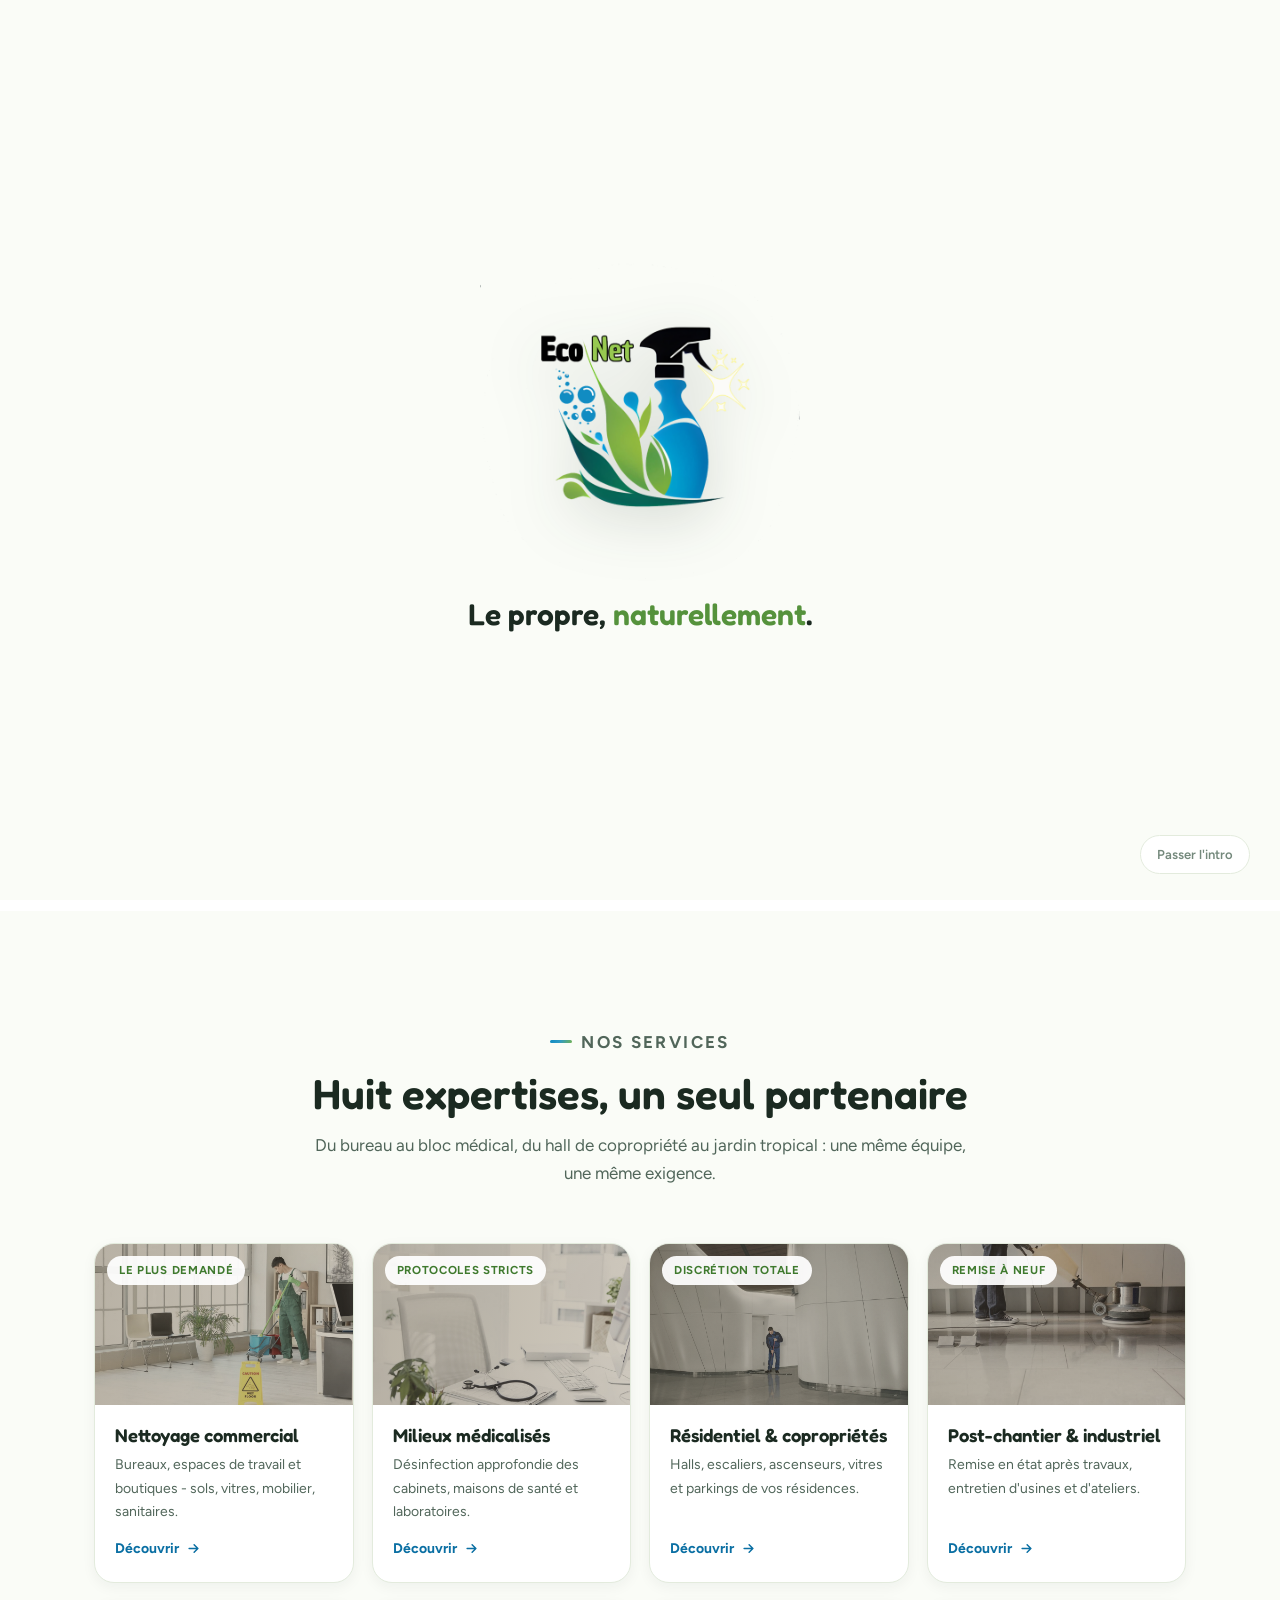
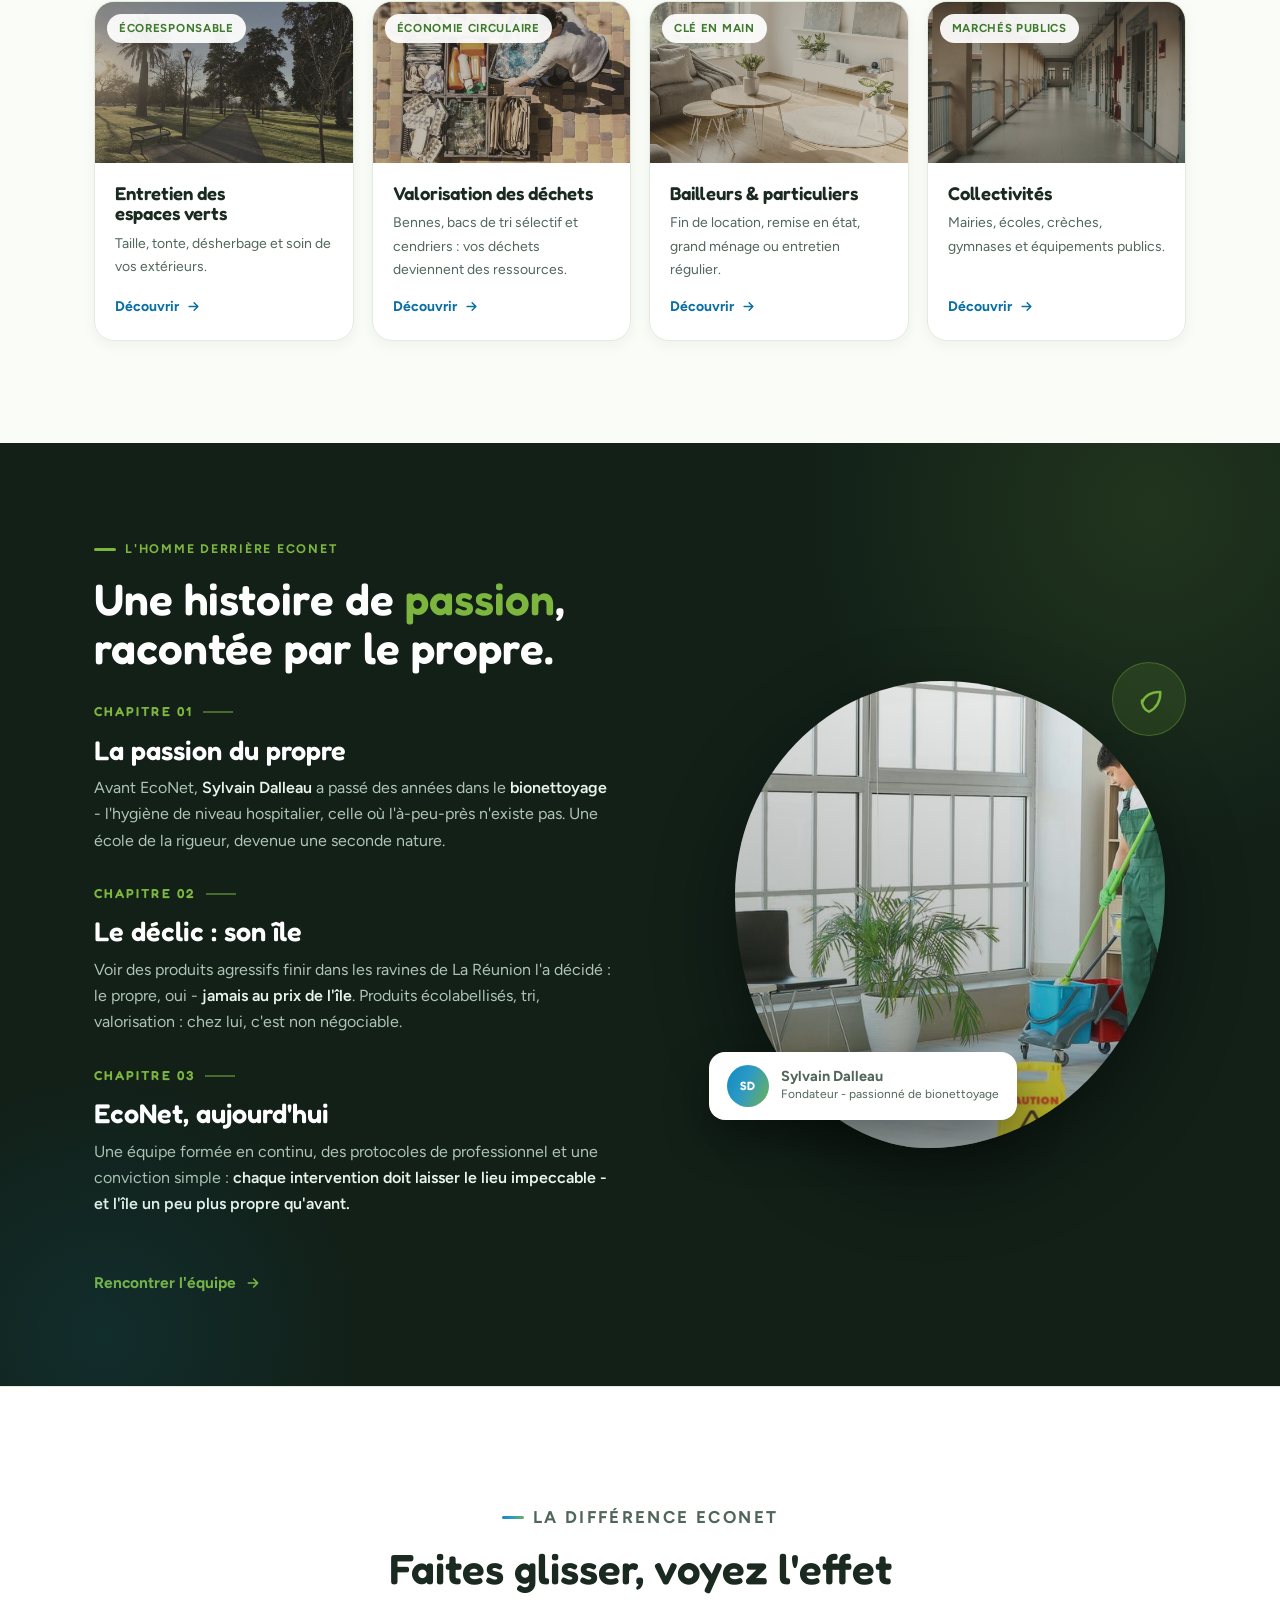
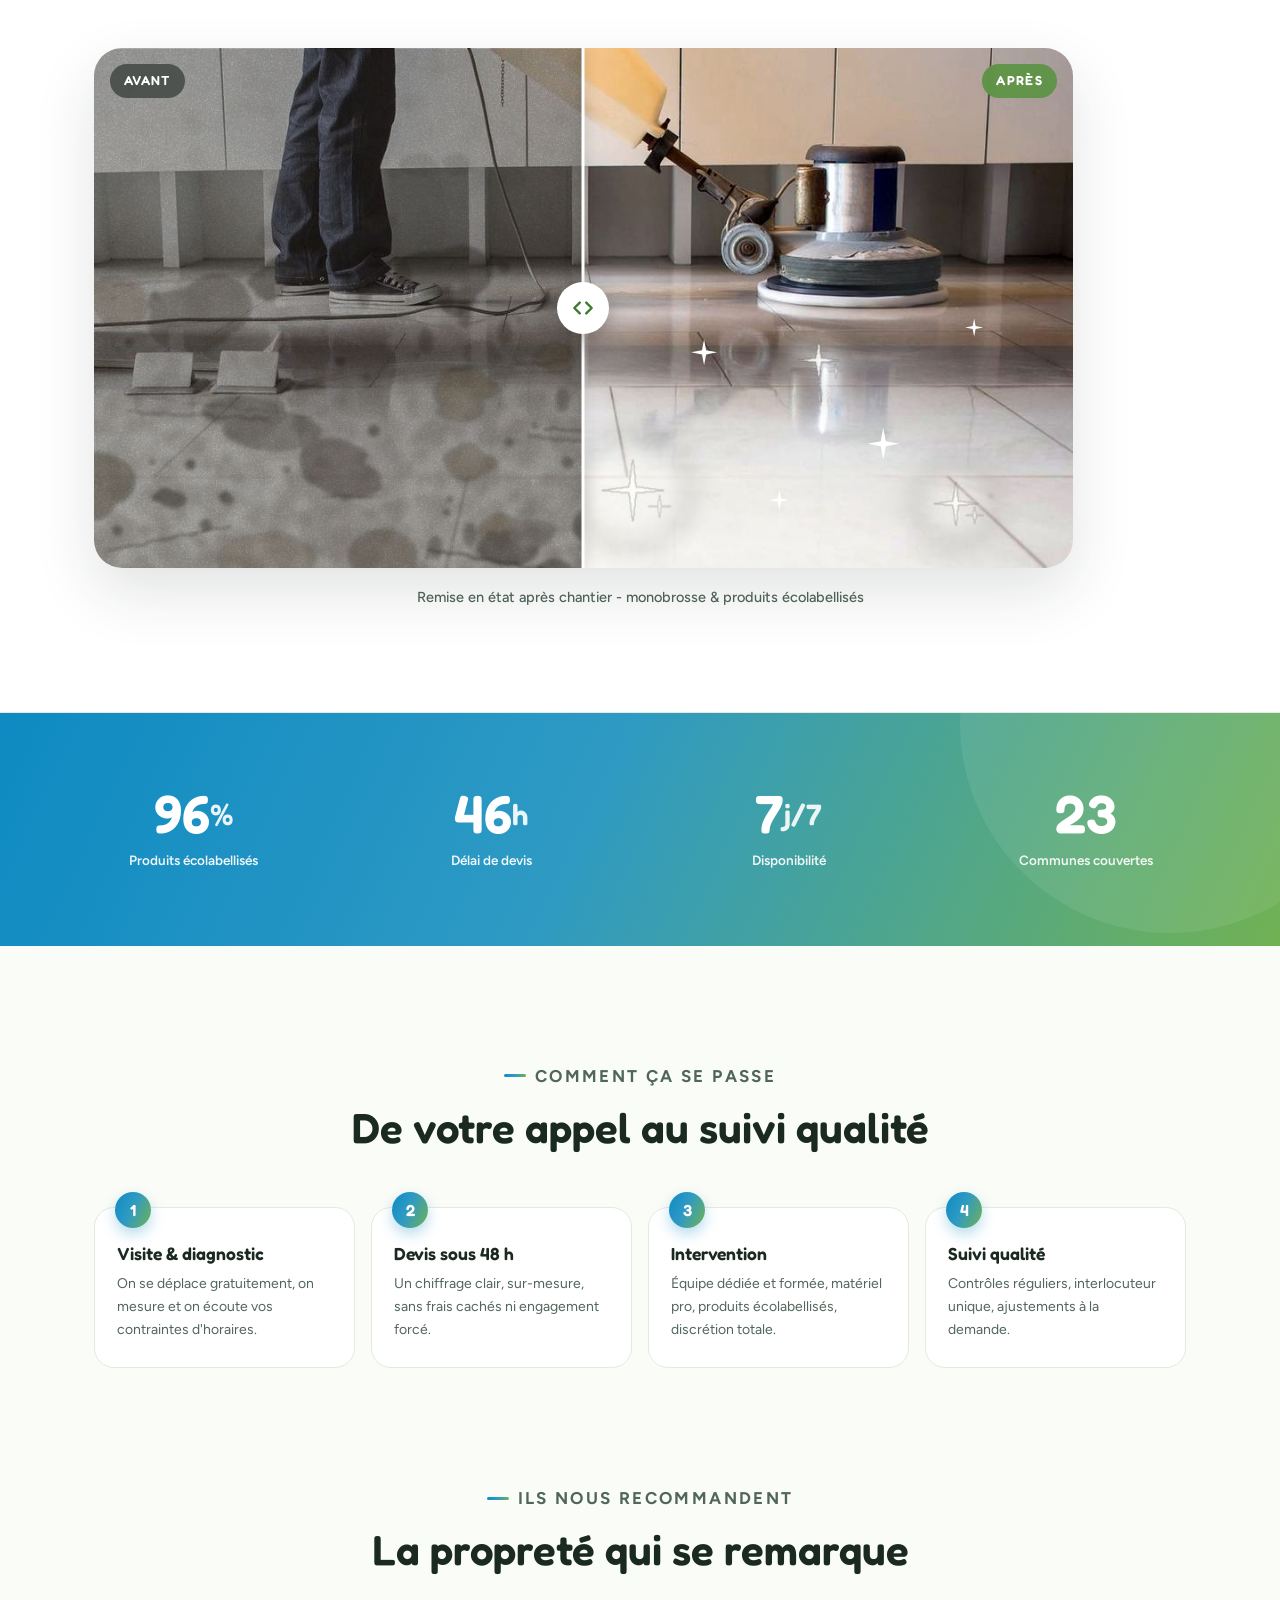
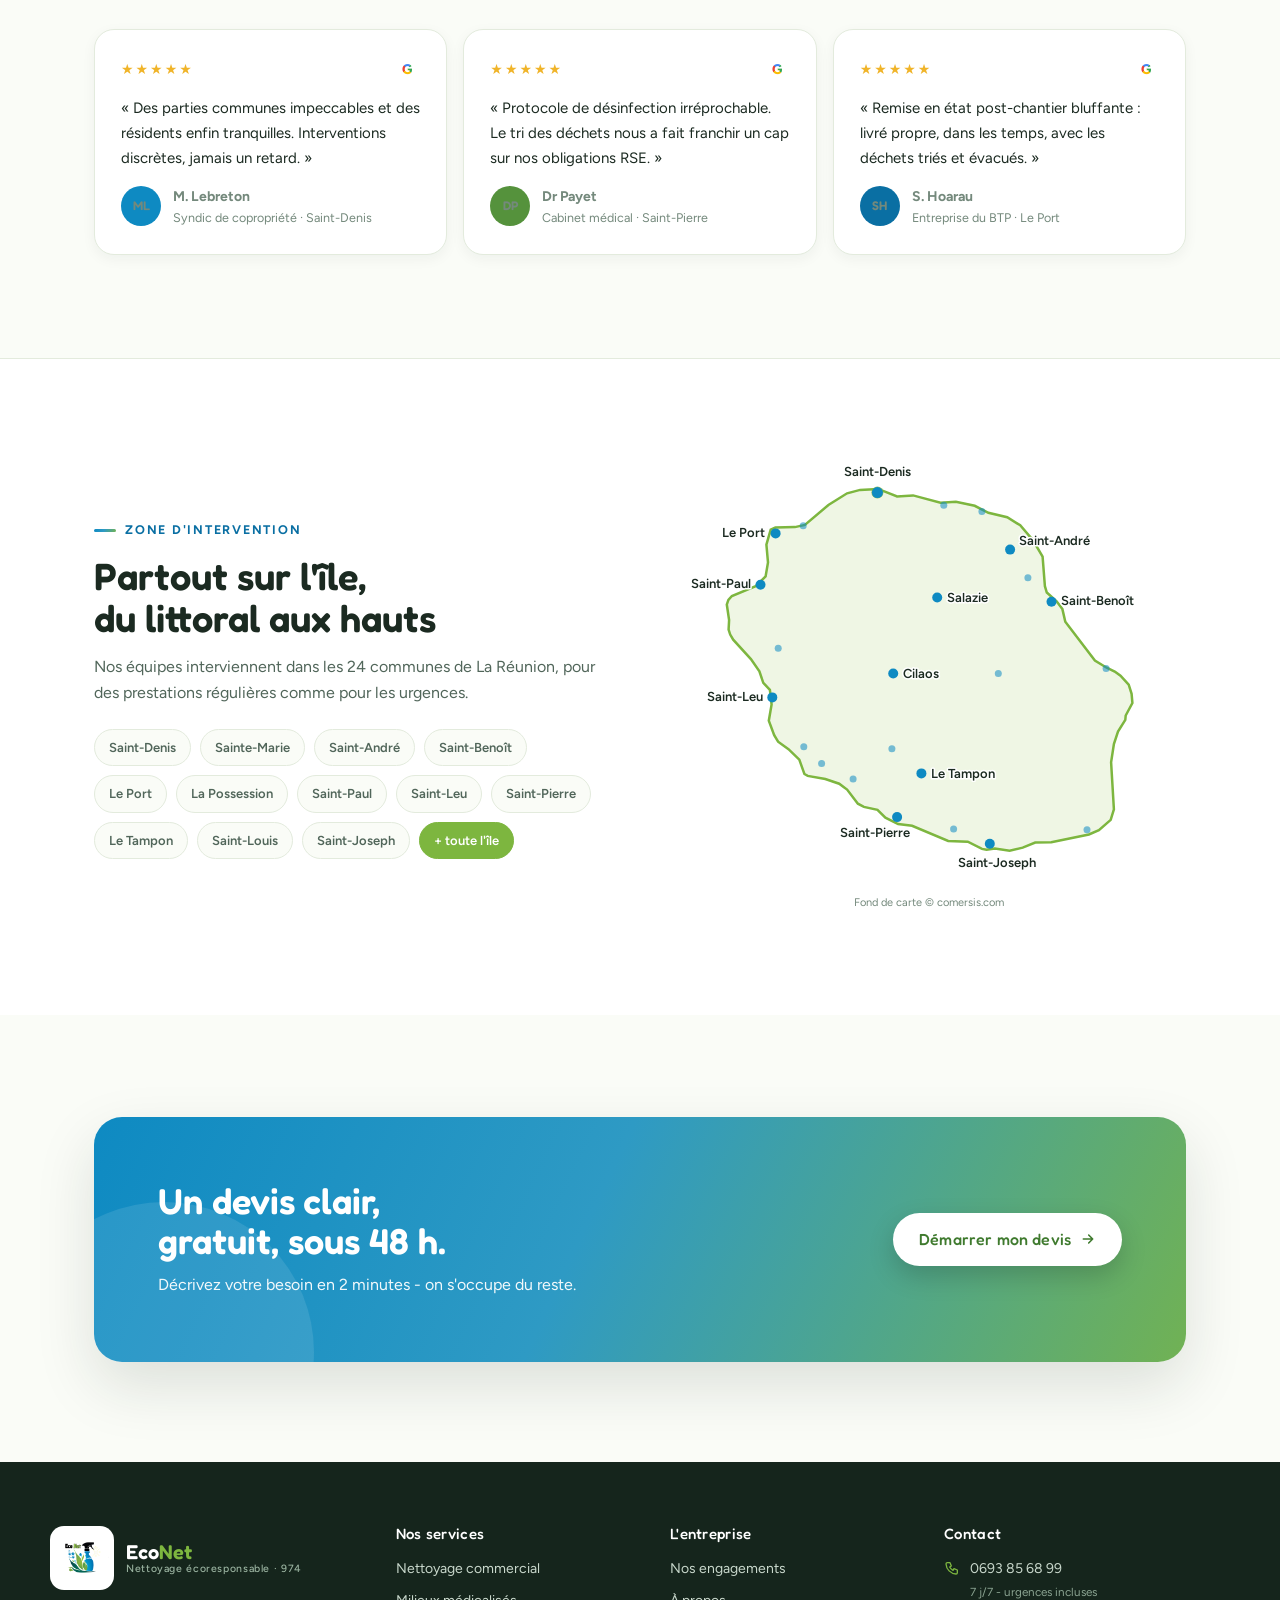
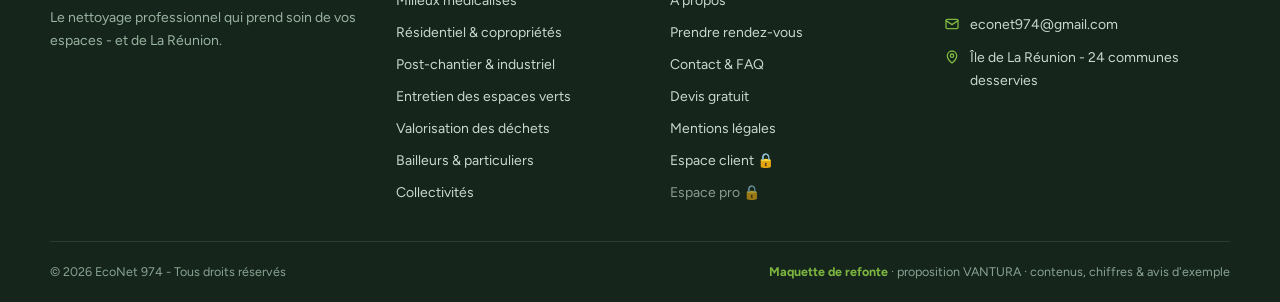
==== commit 5d70dff7: "Espace pro : fiche client reliée à l'espace client - photos du chantier (upload redimensionné), émis" ====
--- a/index.html
+++ b/index.html
@@ -872,6 +872,40 @@
             <p class="admin-note"><span style="display:inline-block;width:10px;height:10px;border-radius:3px;background:var(--green-pale);border:1px solid var(--green-soft)"></span> Confirmé &nbsp; <span style="display:inline-block;width:10px;height:10px;border-radius:3px;background:#FBF3E0;border:1px solid #EAD9AC"></span> En attente &nbsp; <span style="display:inline-block;width:10px;height:10px;border-radius:3px;background:#FDECEC;border:1px solid #C0392B"></span> Conflit à résoudre</p>
           </div>
         </div>
+
+        <div class="abox rv" style="margin-top:18px">
+          <h3>Fiche client - <span id="fc-name">…</span> <span class="cnt">liée en direct à l'espace client</span></h3>
+          <div class="fiche-grid">
+            <div>
+              <label>Photos du chantier</label>
+              <div class="cl-gal mini" id="fc-photos"></div>
+              <div class="fc-add">
+                <input id="fc-photo-cap" placeholder="Légende (ex. : Hall A - après)">
+                <label class="btn btn-o" for="fc-photo-file" style="padding:10px 16px;font-size:13.5px;cursor:pointer;white-space:nowrap">📷 Ajouter</label>
+                <input type="file" id="fc-photo-file" accept="image/*" hidden>
+              </div>
+              <p class="admin-note">La photo est redimensionnée puis apparaît immédiatement dans l'espace client.</p>
+            </div>
+            <div>
+              <label>Factures</label>
+              <div id="fc-fact"></div>
+              <div class="fc-add">
+                <input id="fc-f-titre" placeholder="Objet (ex. : Entretien octobre)">
+                <input id="fc-f-montant" type="number" step="0.01" min="0" placeholder="€ TTC" style="max-width:100px">
+                <button class="btn btn-b" id="fc-fact-add" style="padding:10px 16px;font-size:13.5px;white-space:nowrap">Émettre</button>
+              </div>
+              <p class="admin-note">Échéance par défaut : 30 jours. Le rappel s'affiche automatiquement côté client.</p>
+            </div>
+            <div>
+              <label>Messagerie client</label>
+              <div class="chat" id="fc-chat" style="max-height:220px"></div>
+              <div class="chat-in">
+                <input id="fc-msg" placeholder="Répondre au client…" aria-label="Votre réponse">
+                <button class="btn btn-b" id="fc-send">Envoyer</button>
+              </div>
+            </div>
+          </div>
+        </div>
       </div>
     </div>
   </div>
--- a/css/styles.css
+++ b/css/styles.css
@@ -617,6 +617,17 @@
   .dv-tot .ttc{font-weight:700;font-size:15px;border-top:1px solid var(--line);margin-top:5px;padding-top:7px}
 
   /* = Modal = */
+  /* fiche client (espace pro) */
+  .fiche-grid{display:grid;grid-template-columns:repeat(3,1fr);gap:22px}
+  @media(max-width:1000px){.fiche-grid{grid-template-columns:1fr}}
+  .cl-gal.mini{grid-template-columns:repeat(3,1fr);gap:8px;margin-bottom:4px}
+  .cl-gal.mini figure{aspect-ratio:4/3}
+  .cl-gal.mini figcaption{font-size:9.5px;padding:14px 6px 5px}
+  .ph-del{position:absolute;top:5px;right:5px;width:22px;height:22px;border-radius:50%;background:rgba(10,18,12,.68);color:#fff;font-size:11px;cursor:pointer;border:none;line-height:1}
+  .ph-del:hover{background:#C0392B}
+  .fc-add{display:flex;gap:8px;align-items:center;margin-top:10px}
+  .fc-add input{padding:10px 12px;font-size:13.5px}
+
   .modal-veil[hidden]{display:none!important}
   .modal-veil{position:fixed;inset:0;z-index:150;background:rgba(10,18,12,.55);display:flex;align-items:center;justify-content:center;padding:20px;-webkit-backdrop-filter:blur(3px);backdrop-filter:blur(3px)}
   .modal{background:var(--white);border-radius:var(--r-lg);max-width:600px;width:100%;max-height:84vh;overflow-y:auto;padding:clamp(22px,3.4vw,36px);position:relative;box-shadow:var(--shadow-lg);animation:pageIn .35s cubic-bezier(.22,1,.36,1)}
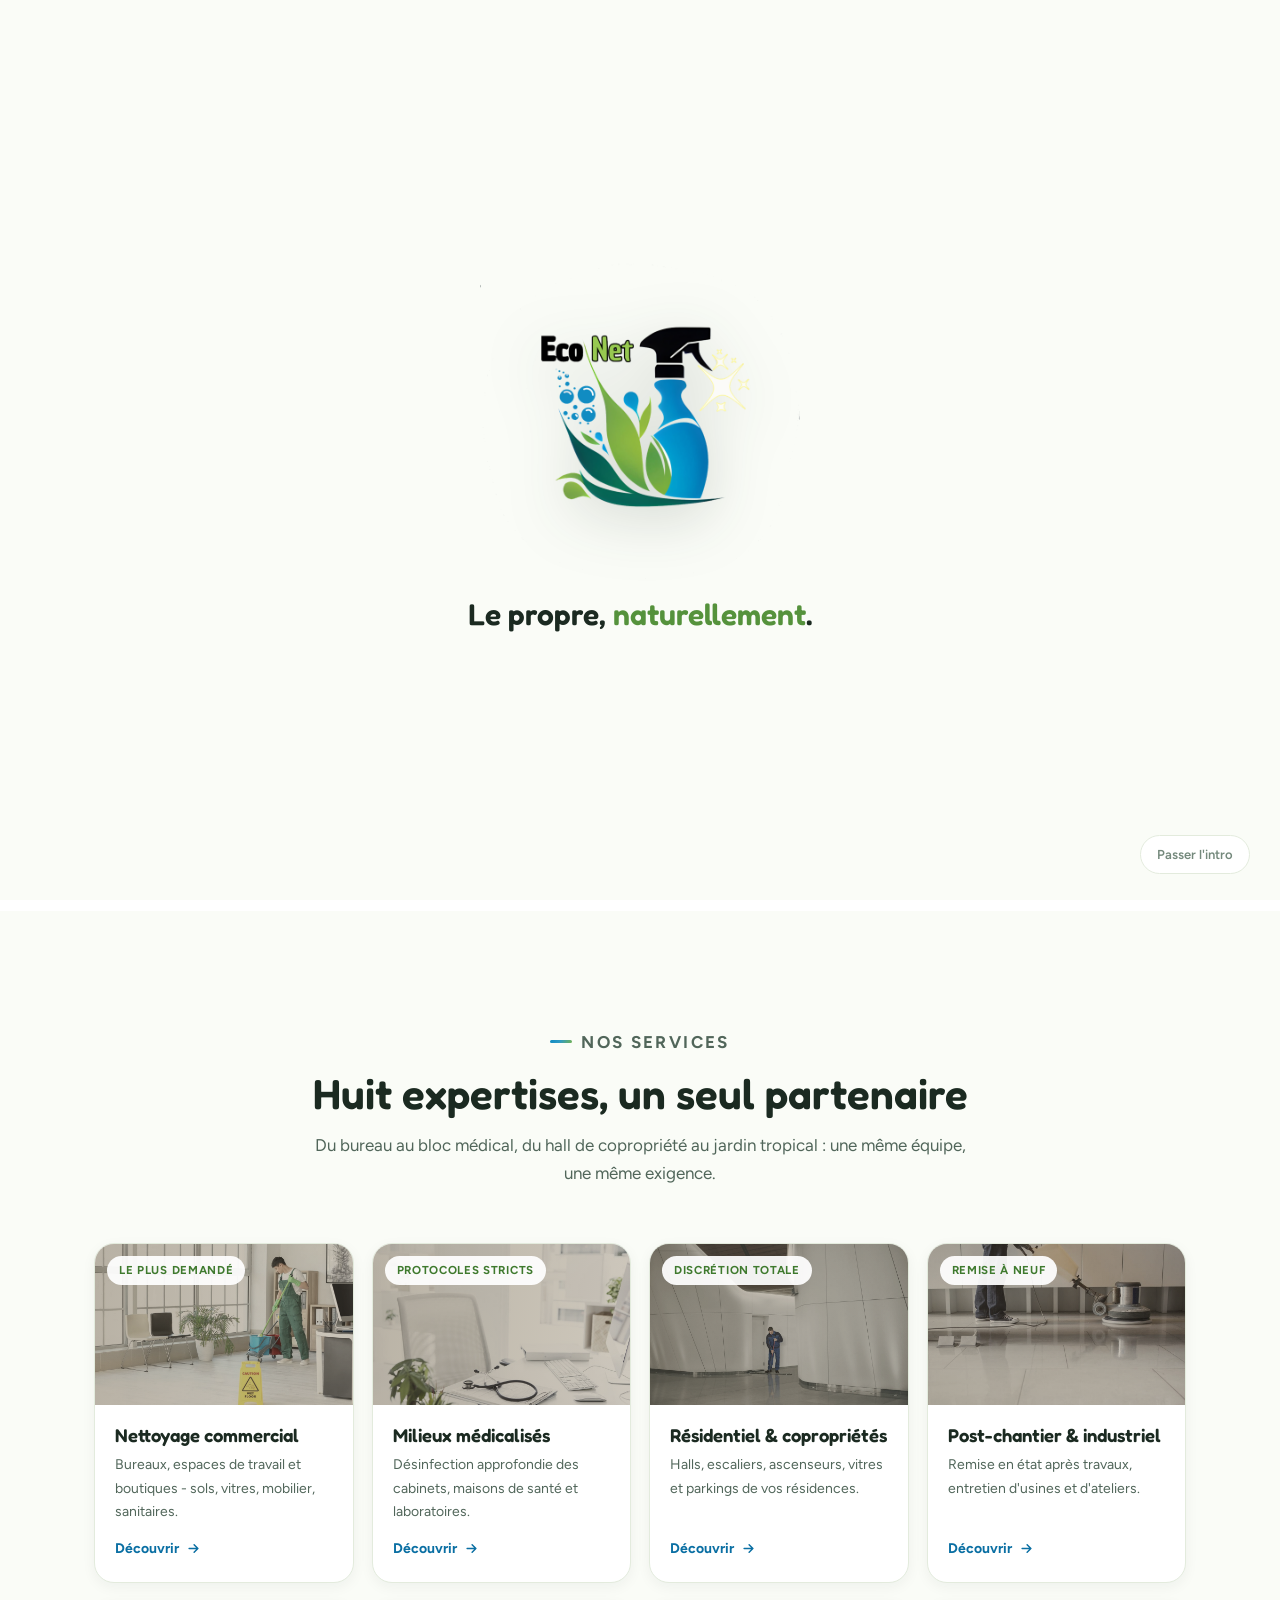
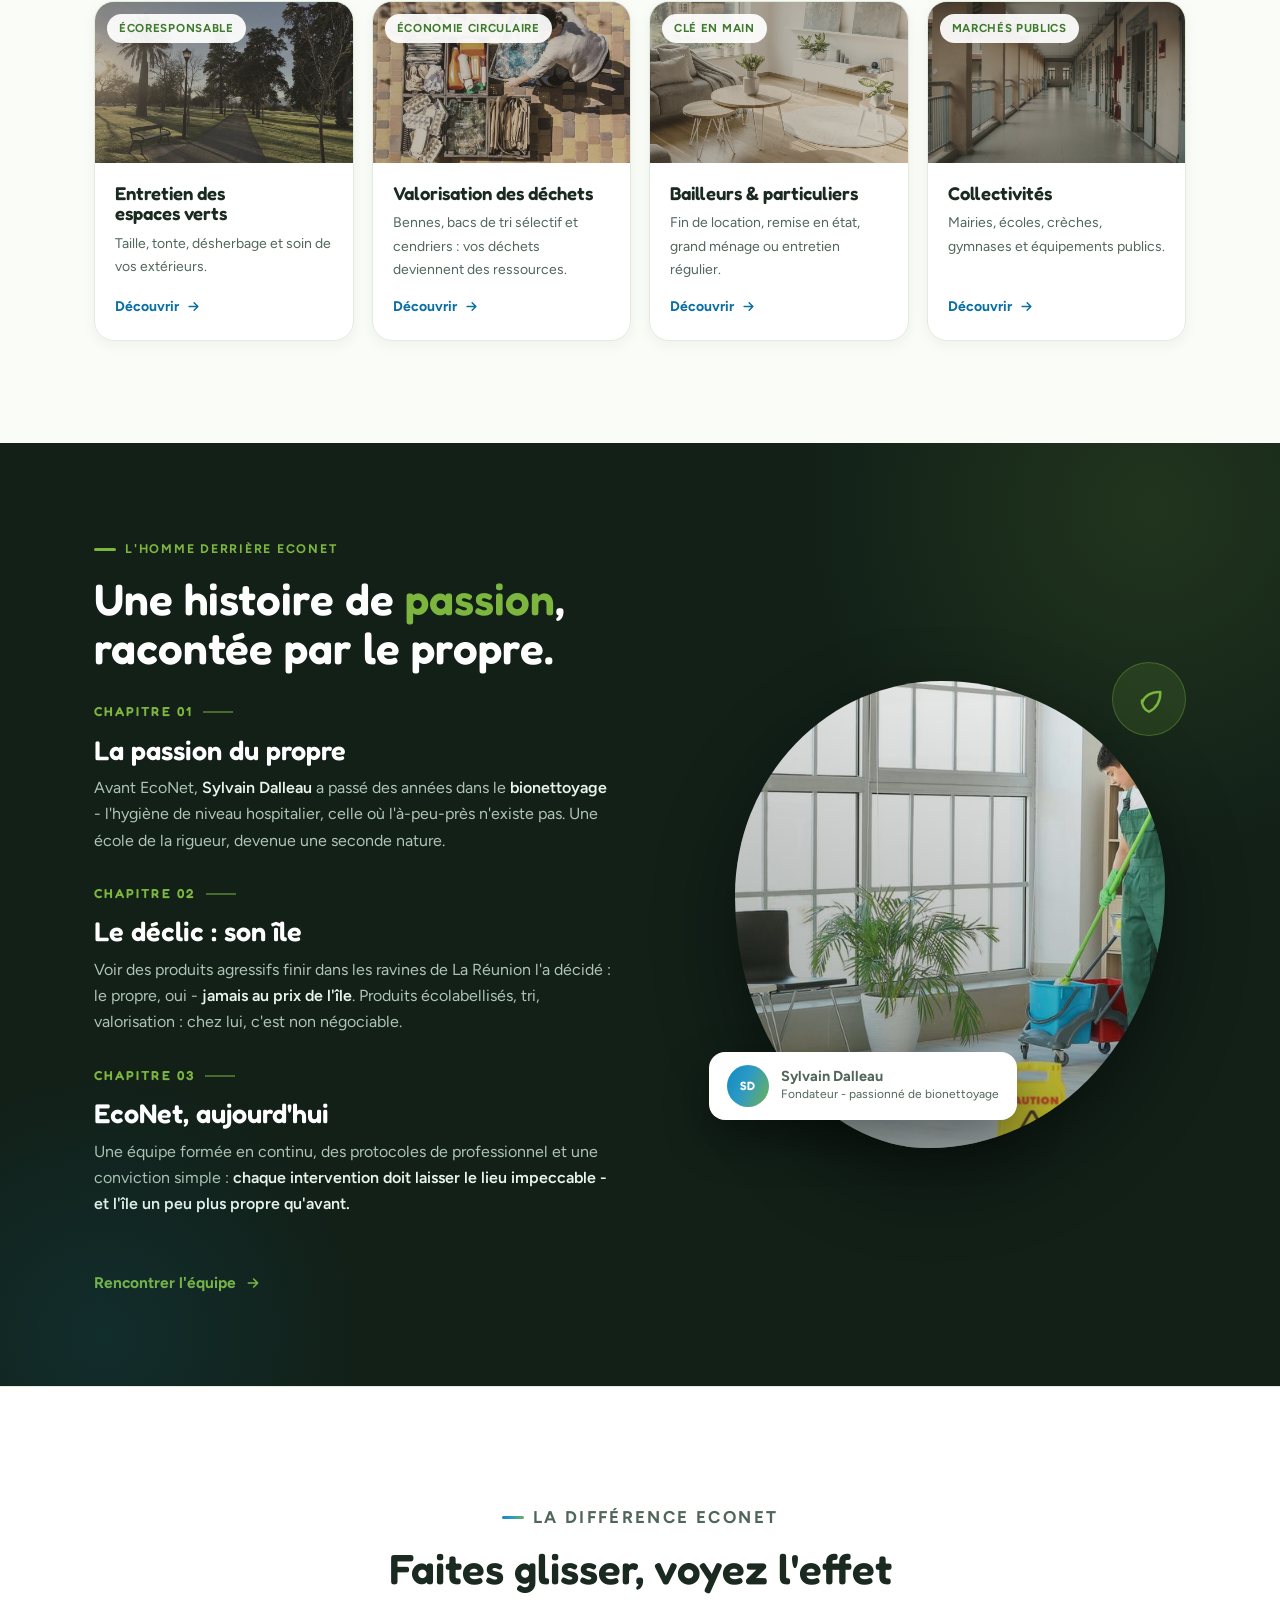
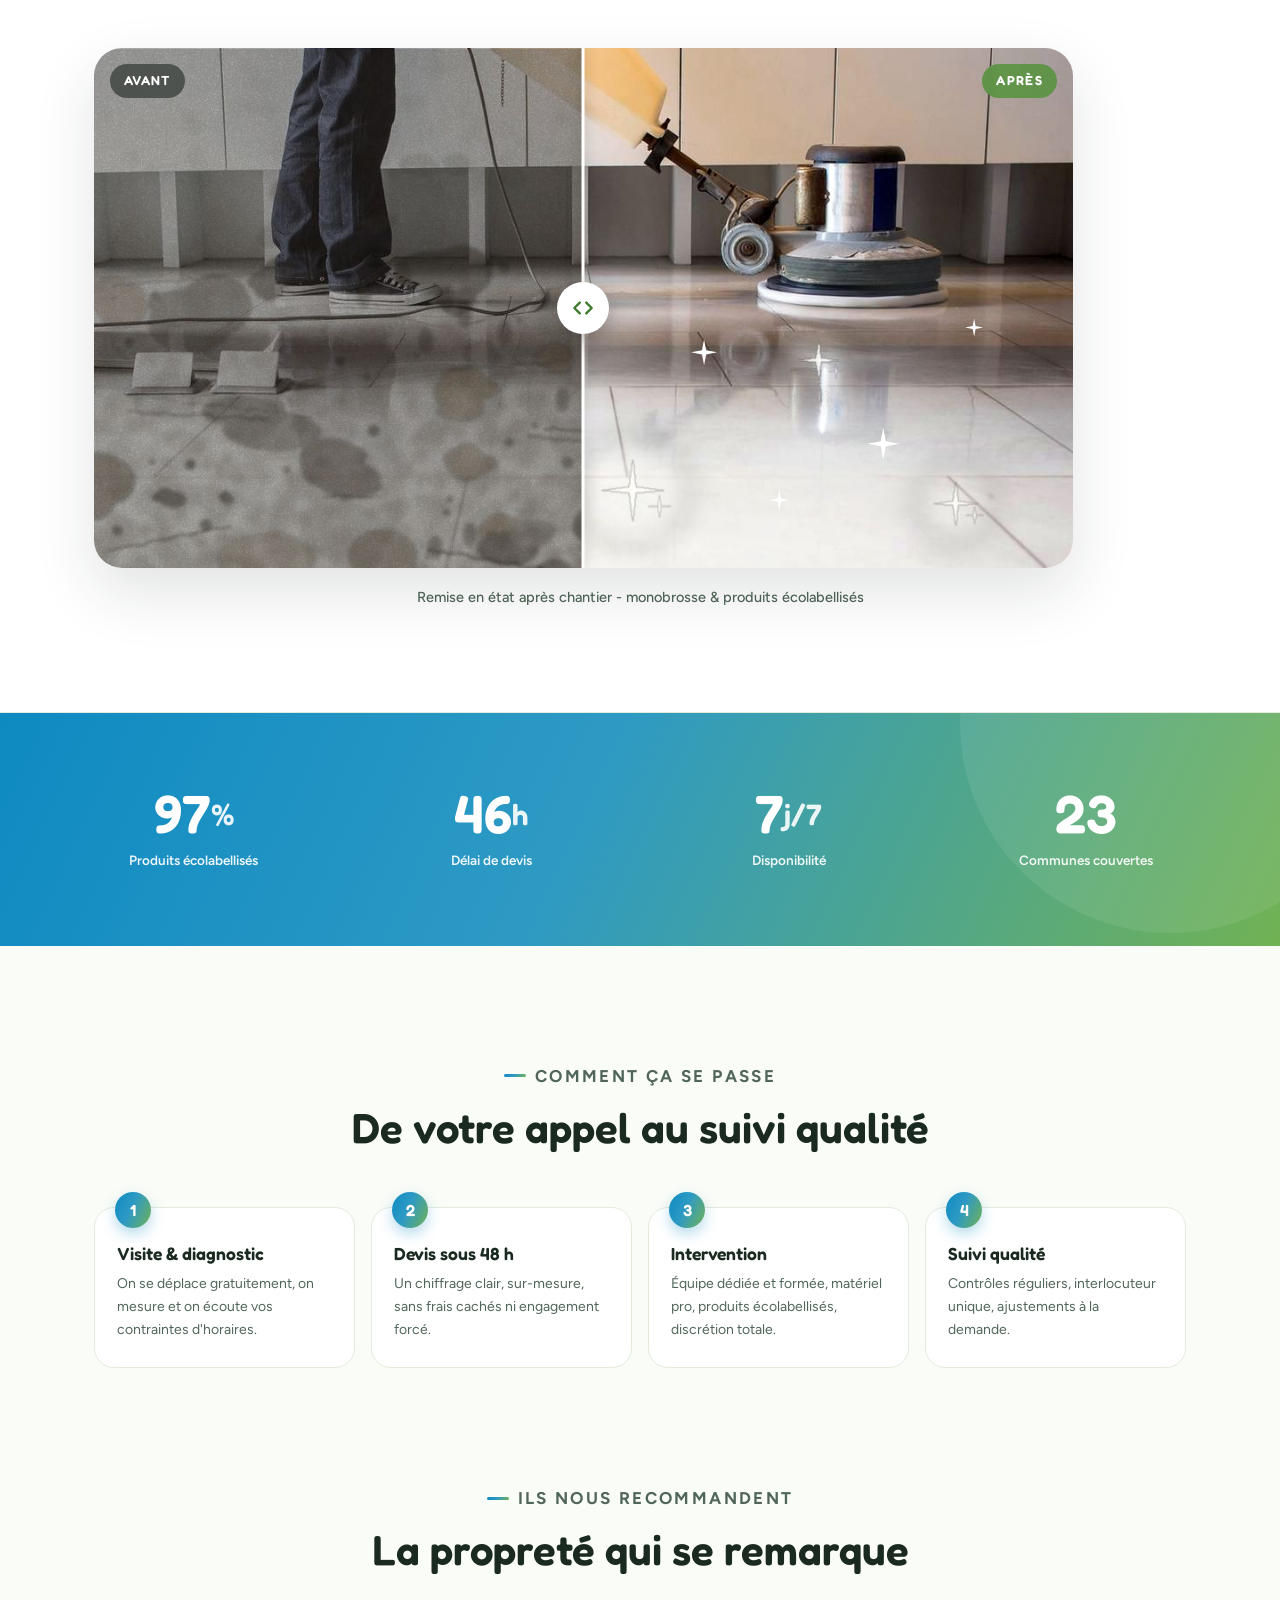
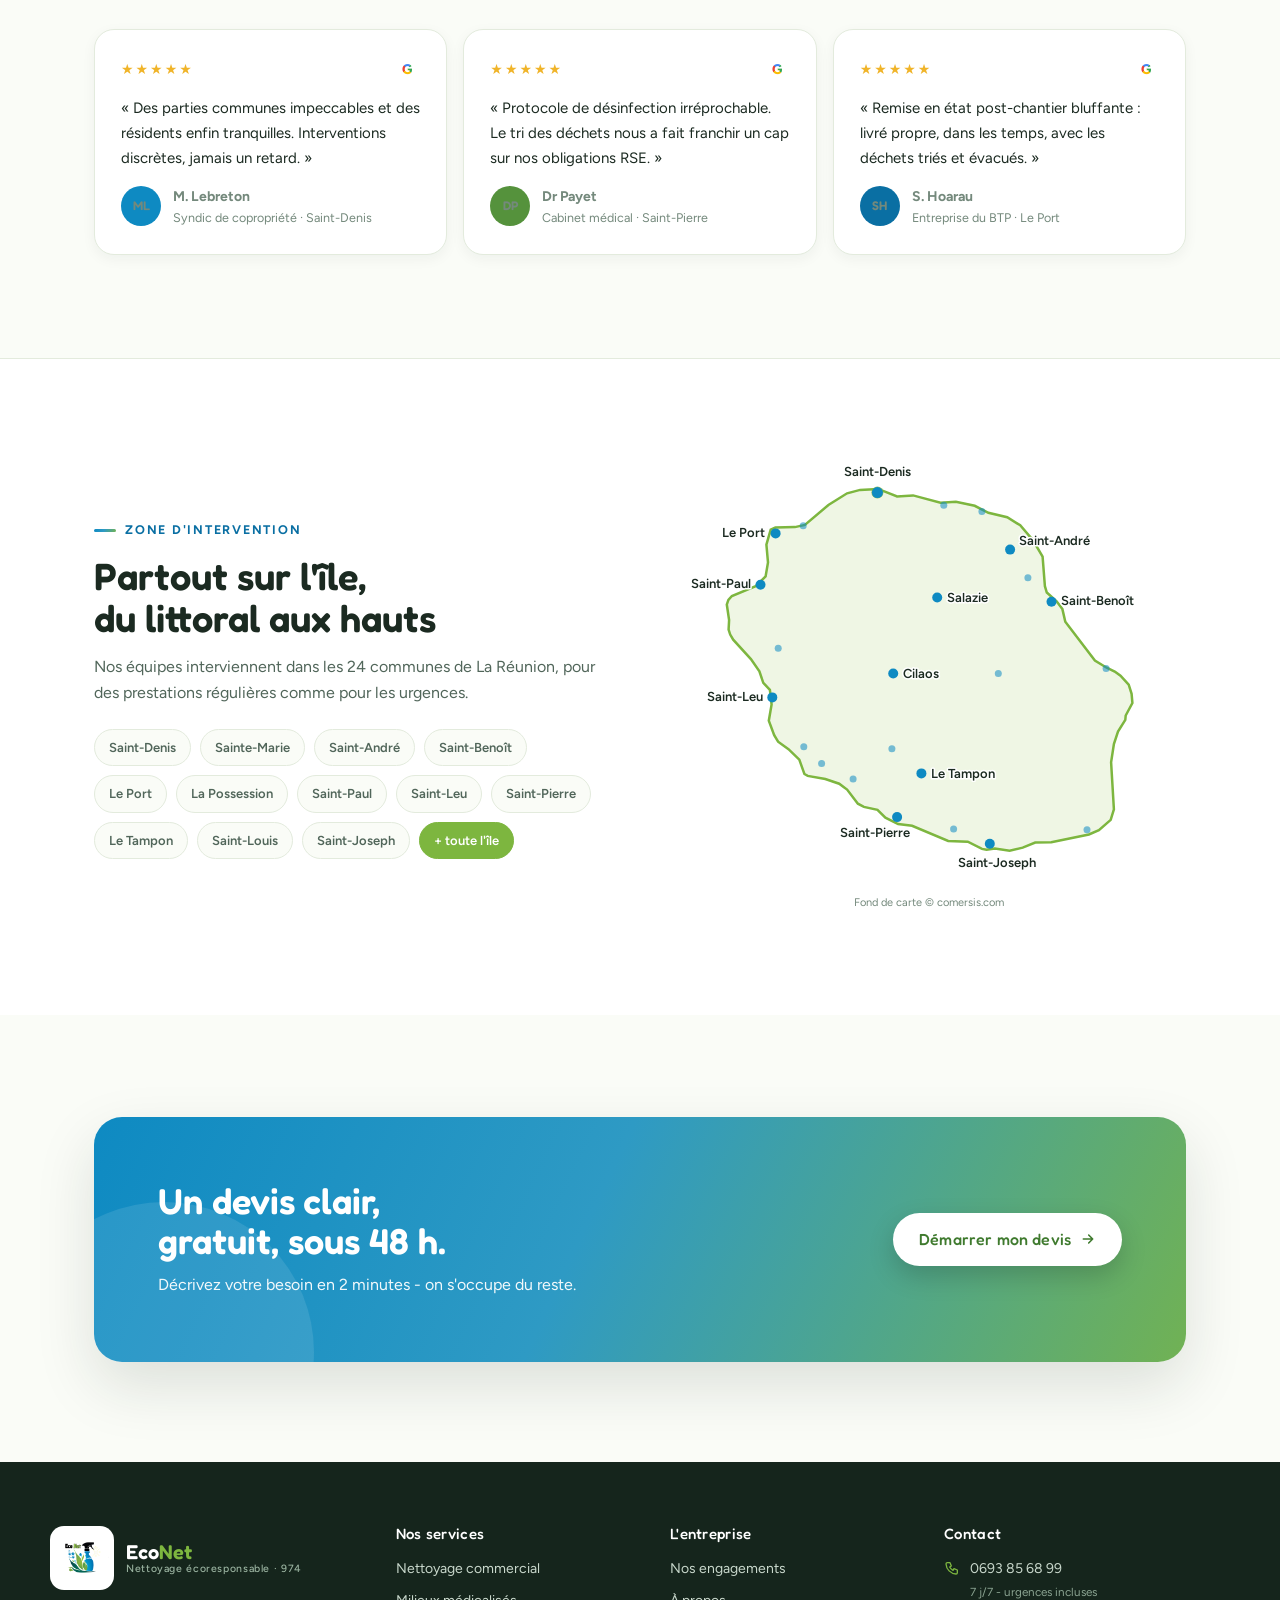
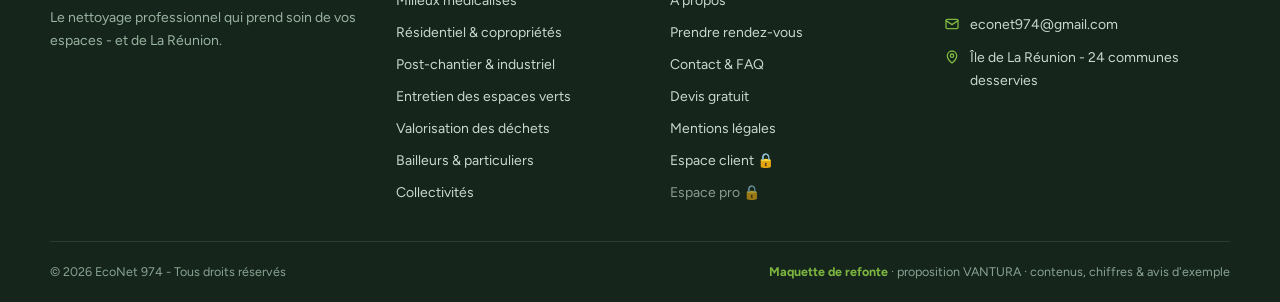
==== commit 8ebabfbc: "Espace pro v2 : back-office à 5 vues (tableau de bord, planning, clients, devis, réglages) et modèle" ====
--- a/index.html
+++ b/index.html
@@ -797,14 +797,111 @@
       </div>
 
       <div id="admin-app" style="display:none">
-        <div class="astats" id="a-stats"></div>
-        <div class="admin-grid">
-          <div>
-            <div class="abox rv">
-              <h3>Demandes à traiter <span class="cnt" id="a-pending-count">0</span></h3>
-              <div id="a-pending"></div>
-            </div>
-            <div class="abox rv" style="margin-top:18px">
+        <nav class="av-nav" aria-label="Navigation de l'espace pro">
+          <button class="av-tab on" data-av="dash">📊 Tableau de bord</button>
+          <button class="av-tab" data-av="planning">📅 Planning</button>
+          <button class="av-tab" data-av="clients">👥 Clients <span class="cnt" id="cl-count">0</span></button>
+          <button class="av-tab" data-av="devis">🧾 Devis</button>
+          <button class="av-tab" data-av="reglages">⚙️ Réglages</button>
+        </nav>
+
+        <div class="aview" data-view="dash">
+          <div class="astats" id="a-stats"></div>
+          <div class="abox">
+            <h3>Demandes de rendez-vous à traiter <span class="cnt" id="a-pending-count">0</span></h3>
+            <div id="a-pending"></div>
+          </div>
+        </div>
+
+        <div class="aview" data-view="planning" hidden>
+          <div class="abox">
+            <div class="plan-head">
+              <h3 style="margin:0">Planning des visites</h3>
+              <div class="plan-nav">
+                <button id="a-prev" aria-label="Semaine précédente">‹</button>
+                <span class="wlbl" id="a-wlbl"></span>
+                <button id="a-next" aria-label="Semaine suivante">›</button>
+              </div>
+            </div>
+            <div style="overflow-x:auto"><div class="plan" id="a-plan" style="min-width:540px"></div></div>
+            <p class="admin-note"><span style="display:inline-block;width:10px;height:10px;border-radius:3px;background:var(--green-pale);border:1px solid var(--green-soft)"></span> Confirmé &nbsp; <span style="display:inline-block;width:10px;height:10px;border-radius:3px;background:#FBF3E0;border:1px solid #EAD9AC"></span> En attente &nbsp; <span style="display:inline-block;width:10px;height:10px;border-radius:3px;background:#FDECEC;border:1px solid #C0392B"></span> Conflit à résoudre</p>
+          </div>
+        </div>
+
+        <div class="aview" data-view="clients" hidden>
+          <div class="abox" id="cl-listwrap">
+            <h3>Portefeuille clients</h3>
+            <div id="cl-list"></div>
+            <p class="admin-note">Cliquez sur un client pour ouvrir sa fiche : photos du chantier, factures et messagerie.</p>
+          </div>
+          <div class="abox" id="fc-detail" hidden>
+            <button class="doc-act" id="fc-back" style="background:none;border:none;padding:0;margin-bottom:14px;font-size:14px">‹ Retour au portefeuille</button>
+            <h3>Fiche client - <span id="fc-name">…</span> <span class="cnt">liée en direct à son espace client</span></h3>
+            <div class="fiche-grid">
+              <div>
+                <label>Photos du chantier</label>
+                <div class="cl-gal mini" id="fc-photos"></div>
+                <div class="fc-add">
+                  <input id="fc-photo-cap" placeholder="Légende (ex. : Hall A - après)">
+                  <label class="btn btn-o" for="fc-photo-file" style="padding:10px 16px;font-size:13.5px;cursor:pointer;white-space:nowrap">📷 Ajouter</label>
+                  <input type="file" id="fc-photo-file" accept="image/*" hidden>
+                </div>
+                <p class="admin-note">La photo est redimensionnée puis apparaît immédiatement dans l'espace client.</p>
+              </div>
+              <div>
+                <label>Factures</label>
+                <div id="fc-fact"></div>
+                <div class="fc-add">
+                  <input id="fc-f-titre" placeholder="Objet (ex. : Entretien octobre)">
+                  <input id="fc-f-montant" type="number" step="0.01" min="0" placeholder="€ TTC" style="max-width:100px">
+                  <button class="btn btn-b" id="fc-fact-add" style="padding:10px 16px;font-size:13.5px;white-space:nowrap">Émettre</button>
+                </div>
+                <p class="admin-note">Échéance par défaut : 30 jours. Le rappel s'affiche automatiquement côté client.</p>
+              </div>
+              <div>
+                <label>Messagerie client</label>
+                <div class="chat" id="fc-chat" style="max-height:220px"></div>
+                <div class="chat-in">
+                  <input id="fc-msg" placeholder="Répondre au client…" aria-label="Votre réponse">
+                  <button class="btn btn-b" id="fc-send">Envoyer</button>
+                </div>
+              </div>
+            </div>
+          </div>
+        </div>
+
+        <div class="aview" data-view="devis" hidden>
+          <div class="admin-grid" style="grid-template-columns:.9fr 1.1fr">
+            <div class="abox">
+              <h3>Créer un devis</h3>
+              <div class="fgroup">
+                <label for="dv-client">Client</label>
+                <select id="dv-client"></select>
+              </div>
+              <div class="fgroup">
+                <label for="dv-titre">Objet du devis</label>
+                <input id="dv-titre" placeholder="Ex. : Remise en état parking souterrain">
+              </div>
+              <label style="margin-bottom:8px">Lignes de prestation</label>
+              <div class="dv-line" style="margin-bottom:4px;font-size:10.5px;color:var(--faint);font-weight:700;text-transform:uppercase;letter-spacing:.05em">
+                <span>Désignation</span><span>Qté</span><span>PU HT</span><span></span>
+              </div>
+              <div id="dv-lines"></div>
+              <button class="doc-act" id="dv-add" style="background:none;border:none;padding:4px 0">+ Ajouter une ligne</button>
+              <div class="dv-tot" id="dv-tot"></div>
+              <button class="btn btn-p" id="dv-send" style="width:100%">Envoyer le devis au client</button>
+              <p class="admin-note">Le devis apparaît instantanément dans l'espace du client sélectionné.</p>
+            </div>
+            <div class="abox">
+              <h3>Tous les devis</h3>
+              <div id="dv-list"></div>
+            </div>
+          </div>
+        </div>
+
+        <div class="aview" data-view="reglages" hidden>
+          <div class="admin-grid">
+            <div class="abox">
               <h3>Synchronisation agenda</h3>
               <div class="sync-row">
                 <span class="s-name"><span class="s-ic" style="background:#4285F4">G</span><span>Google Agenda<span class="s-state" data-sync-state="g">Non connecté</span></span></span>
@@ -820,89 +917,19 @@
               </div>
               <p class="admin-note">Quel que soit l'agenda que vous utilisez déjà, vos RDV s'y retrouvent automatiquement - dans les deux sens. <b>Connexion réelle à la mise en ligne.</b></p>
             </div>
-            <div class="abox rv" style="margin-top:18px">
-              <h3>Application &amp; notifications</h3>
-              <div class="sync-row">
-                <span class="s-name"><span class="s-ic" style="background:var(--green)">📱</span><span>Installée sur l'écran d'accueil<span class="s-state on">Application (PWA) - démo</span></span></span>
+            <div>
+              <div class="abox">
+                <h3>Application &amp; notifications</h3>
+                <div class="sync-row">
+                  <span class="s-name"><span class="s-ic" style="background:var(--green)">📱</span><span>Installée sur l'écran d'accueil<span class="s-state on">Application (PWA) - démo</span></span></span>
+                </div>
+                <div class="sync-row">
+                  <span class="s-name"><span class="s-ic" style="background:var(--blue)">🔔</span><span>Notifications push<span class="s-state" data-sync-state="n">Désactivées</span></span></span>
+                  <button class="switch" data-sync="n" aria-label="Activer les notifications"></button>
+                </div>
+                <p class="admin-note">Chaque nouvelle réservation ou message client vous alerte en direct - essayez depuis un autre onglet.</p>
               </div>
-              <div class="sync-row">
-                <span class="s-name"><span class="s-ic" style="background:var(--blue)">🔔</span><span>Notifications push<span class="s-state" data-sync-state="n">Désactivées</span></span></span>
-                <button class="switch" data-sync="n" aria-label="Activer les notifications"></button>
-              </div>
-              <p class="admin-note">Chaque nouvelle réservation vous alerte en direct sur votre téléphone - essayez : ouvrez la page « Rendez-vous » dans un autre onglet et réservez un créneau.</p>
-            </div>
-            <div class="abox rv" style="margin-top:18px">
-              <h3>Créer un devis</h3>
-              <div class="fgroup">
-                <label for="dv-client">Client</label>
-                <select id="dv-client">
-                  <option>Résidence Les Alizés (espace client actif)</option>
-                  <option>Cabinet dentaire Grondin</option>
-                  <option>Mairie annexe - Le Port</option>
-                  <option>SARL Horizon Bureaux</option>
-                </select>
-              </div>
-              <div class="fgroup">
-                <label for="dv-titre">Objet du devis</label>
-                <input id="dv-titre" placeholder="Ex. : Remise en état parking souterrain">
-              </div>
-              <label style="margin-bottom:8px">Lignes de prestation</label>
-              <div class="dv-line" style="margin-bottom:4px;font-size:10.5px;color:var(--faint);font-weight:700;text-transform:uppercase;letter-spacing:.05em">
-                <span>Désignation</span><span>Qté</span><span>PU HT</span><span></span>
-              </div>
-              <div id="dv-lines"></div>
-              <button class="doc-act" id="dv-add" style="background:none;border:none;padding:4px 0">+ Ajouter une ligne</button>
-              <div class="dv-tot" id="dv-tot"></div>
-              <button class="btn btn-p" id="dv-send" style="width:100%">Envoyer le devis au client</button>
-              <p class="admin-note">Le devis apparaît instantanément dans l'espace client, avec notification par e-mail (démo).</p>
-              <div id="dv-list" style="margin-top:14px"></div>
-            </div>
-            <button class="btn btn-o" id="a-reset" style="width:100%;margin-top:18px;font-size:14px">Réinitialiser la démo</button>
-          </div>
-          <div class="abox rv" style="--d:.08s">
-            <div class="plan-head">
-              <h3 style="margin:0">Planning des visites</h3>
-              <div class="plan-nav">
-                <button id="a-prev" aria-label="Semaine précédente">‹</button>
-                <span class="wlbl" id="a-wlbl"></span>
-                <button id="a-next" aria-label="Semaine suivante">›</button>
-              </div>
-            </div>
-            <div style="overflow-x:auto"><div class="plan" id="a-plan" style="min-width:540px"></div></div>
-            <p class="admin-note"><span style="display:inline-block;width:10px;height:10px;border-radius:3px;background:var(--green-pale);border:1px solid var(--green-soft)"></span> Confirmé &nbsp; <span style="display:inline-block;width:10px;height:10px;border-radius:3px;background:#FBF3E0;border:1px solid #EAD9AC"></span> En attente &nbsp; <span style="display:inline-block;width:10px;height:10px;border-radius:3px;background:#FDECEC;border:1px solid #C0392B"></span> Conflit à résoudre</p>
-          </div>
-        </div>
-
-        <div class="abox rv" style="margin-top:18px">
-          <h3>Fiche client - <span id="fc-name">…</span> <span class="cnt">liée en direct à l'espace client</span></h3>
-          <div class="fiche-grid">
-            <div>
-              <label>Photos du chantier</label>
-              <div class="cl-gal mini" id="fc-photos"></div>
-              <div class="fc-add">
-                <input id="fc-photo-cap" placeholder="Légende (ex. : Hall A - après)">
-                <label class="btn btn-o" for="fc-photo-file" style="padding:10px 16px;font-size:13.5px;cursor:pointer;white-space:nowrap">📷 Ajouter</label>
-                <input type="file" id="fc-photo-file" accept="image/*" hidden>
-              </div>
-              <p class="admin-note">La photo est redimensionnée puis apparaît immédiatement dans l'espace client.</p>
-            </div>
-            <div>
-              <label>Factures</label>
-              <div id="fc-fact"></div>
-              <div class="fc-add">
-                <input id="fc-f-titre" placeholder="Objet (ex. : Entretien octobre)">
-                <input id="fc-f-montant" type="number" step="0.01" min="0" placeholder="€ TTC" style="max-width:100px">
-                <button class="btn btn-b" id="fc-fact-add" style="padding:10px 16px;font-size:13.5px;white-space:nowrap">Émettre</button>
-              </div>
-              <p class="admin-note">Échéance par défaut : 30 jours. Le rappel s'affiche automatiquement côté client.</p>
-            </div>
-            <div>
-              <label>Messagerie client</label>
-              <div class="chat" id="fc-chat" style="max-height:220px"></div>
-              <div class="chat-in">
-                <input id="fc-msg" placeholder="Répondre au client…" aria-label="Votre réponse">
-                <button class="btn btn-b" id="fc-send">Envoyer</button>
-              </div>
+              <button class="btn btn-o" id="a-reset" style="width:100%;margin-top:18px;font-size:14px">Réinitialiser la démo</button>
             </div>
           </div>
         </div>
--- a/css/styles.css
+++ b/css/styles.css
@@ -628,6 +628,26 @@
   .fc-add{display:flex;gap:8px;align-items:center;margin-top:10px}
   .fc-add input{padding:10px 12px;font-size:13.5px}
 
+  /* back-office à onglets */
+  .av-nav{display:flex;gap:6px;flex-wrap:wrap;margin-bottom:22px;background:var(--white);border:1px solid var(--line);border-radius:16px;padding:8px;box-shadow:var(--shadow)}
+  .av-tab{padding:10px 16px;border-radius:11px;font-weight:600;font-size:14px;color:var(--muted);cursor:pointer;display:inline-flex;gap:8px;align-items:center;border:none;background:none}
+  .av-tab:hover{color:var(--ink);background:var(--bg)}
+  .av-tab.on{background:var(--green-pale);color:var(--green-dark)}
+  .av-tab .cnt{font-size:11px;background:var(--blue-pale);color:var(--blue-deep);border-radius:100px;padding:2px 9px}
+  .aview[hidden]{display:none!important}
+  .aview>.abox{margin-top:0}
+  .aview .astats{margin-bottom:18px}
+  .client-row{display:flex;align-items:center;gap:14px;width:100%;text-align:left;padding:14px 12px;border:none;border-bottom:1px solid var(--line);background:none;cursor:pointer;border-radius:10px;font:inherit;color:inherit}
+  .client-row:hover{background:var(--bg)}
+  .client-row:last-of-type{border-bottom:none}
+  .client-row .av{width:42px;height:42px;border-radius:50%;background:var(--grad);color:#fff;font-family:var(--display);font-weight:600;display:grid;place-items:center;flex:none;font-size:14px}
+  .client-row .cr-t{flex:1;min-width:0}
+  .client-row .cr-t b{display:block;font-size:15px}
+  .client-row .cr-t span{font-size:12.5px;color:var(--muted)}
+  .client-row .cr-badges{display:flex;gap:6px;flex-wrap:wrap;justify-content:flex-end}
+  .client-row .cr-go{color:var(--faint);font-size:20px}
+  @media(max-width:700px){.client-row .cr-badges{display:none}}
+
   .modal-veil[hidden]{display:none!important}
   .modal-veil{position:fixed;inset:0;z-index:150;background:rgba(10,18,12,.55);display:flex;align-items:center;justify-content:center;padding:20px;-webkit-backdrop-filter:blur(3px);backdrop-filter:blur(3px)}
   .modal{background:var(--white);border-radius:var(--r-lg);max-width:600px;width:100%;max-height:84vh;overflow-y:auto;padding:clamp(22px,3.4vw,36px);position:relative;box-shadow:var(--shadow-lg);animation:pageIn .35s cubic-bezier(.22,1,.36,1)}
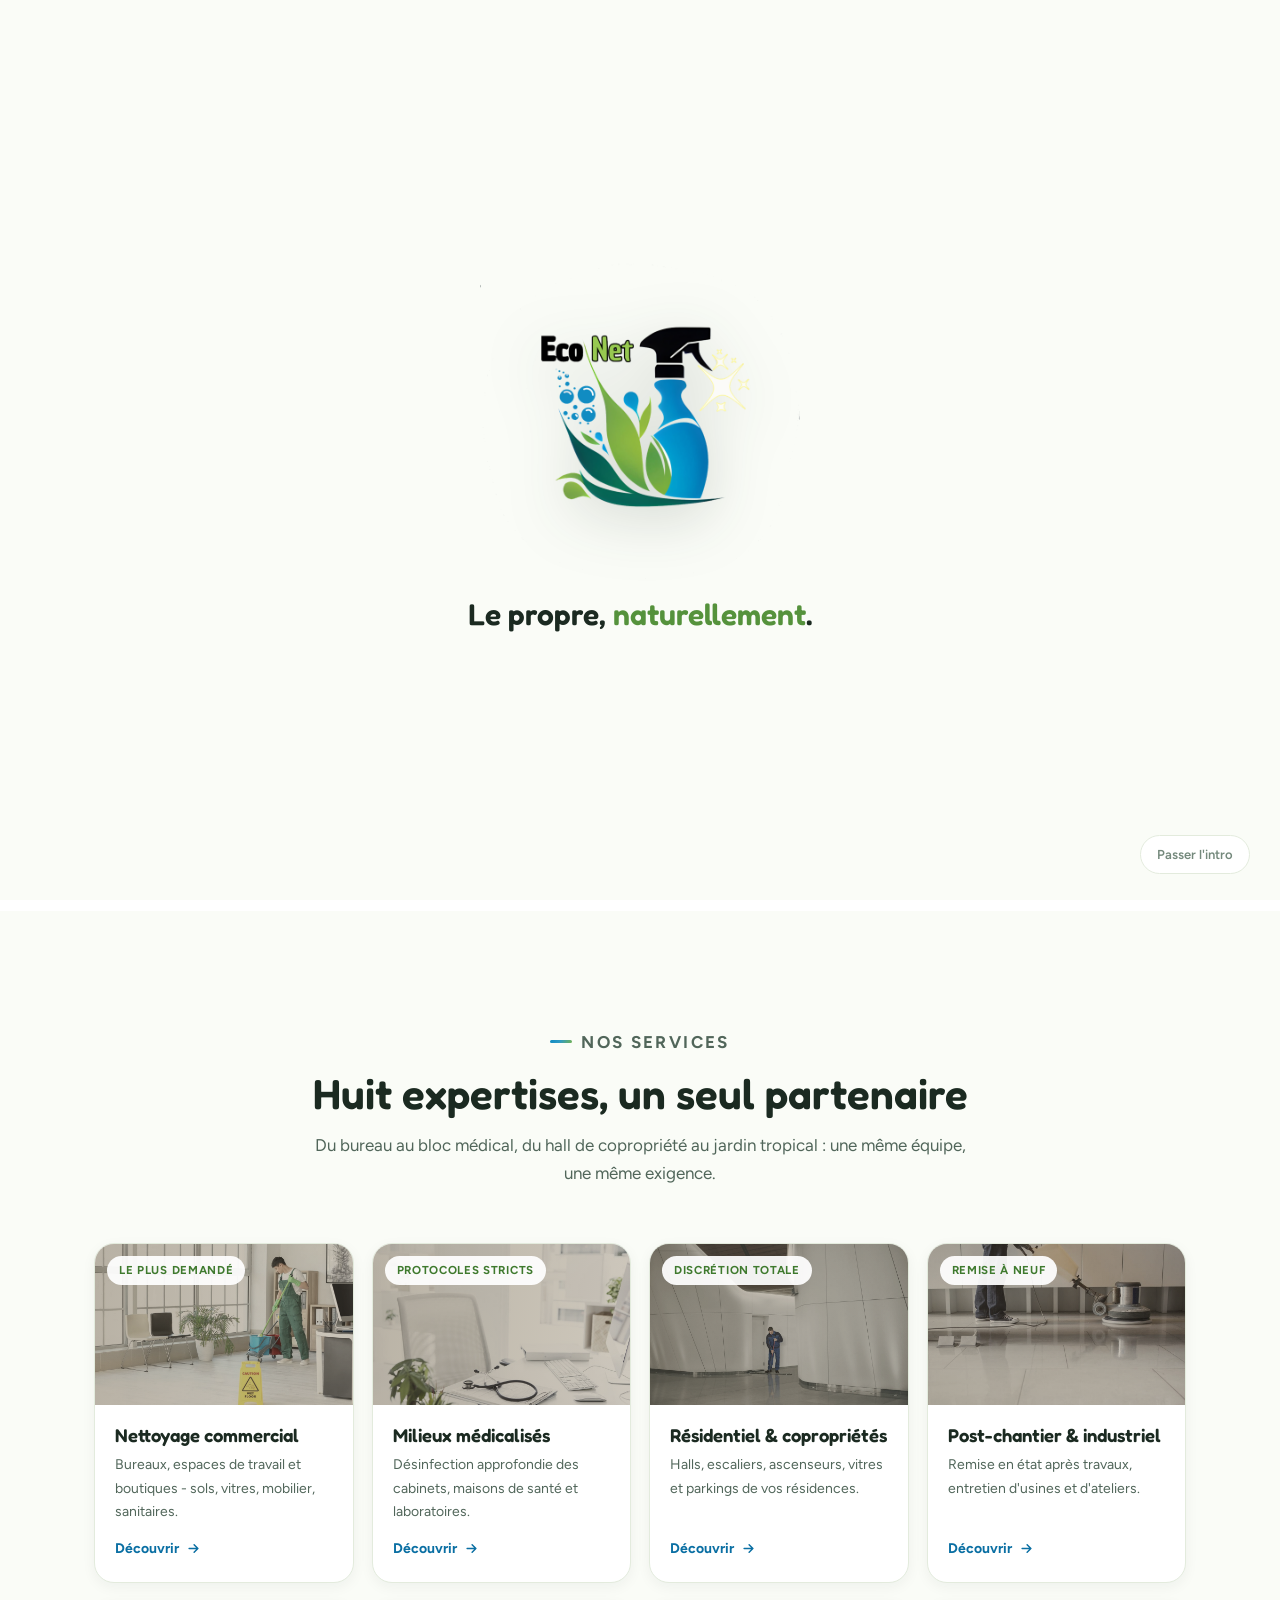
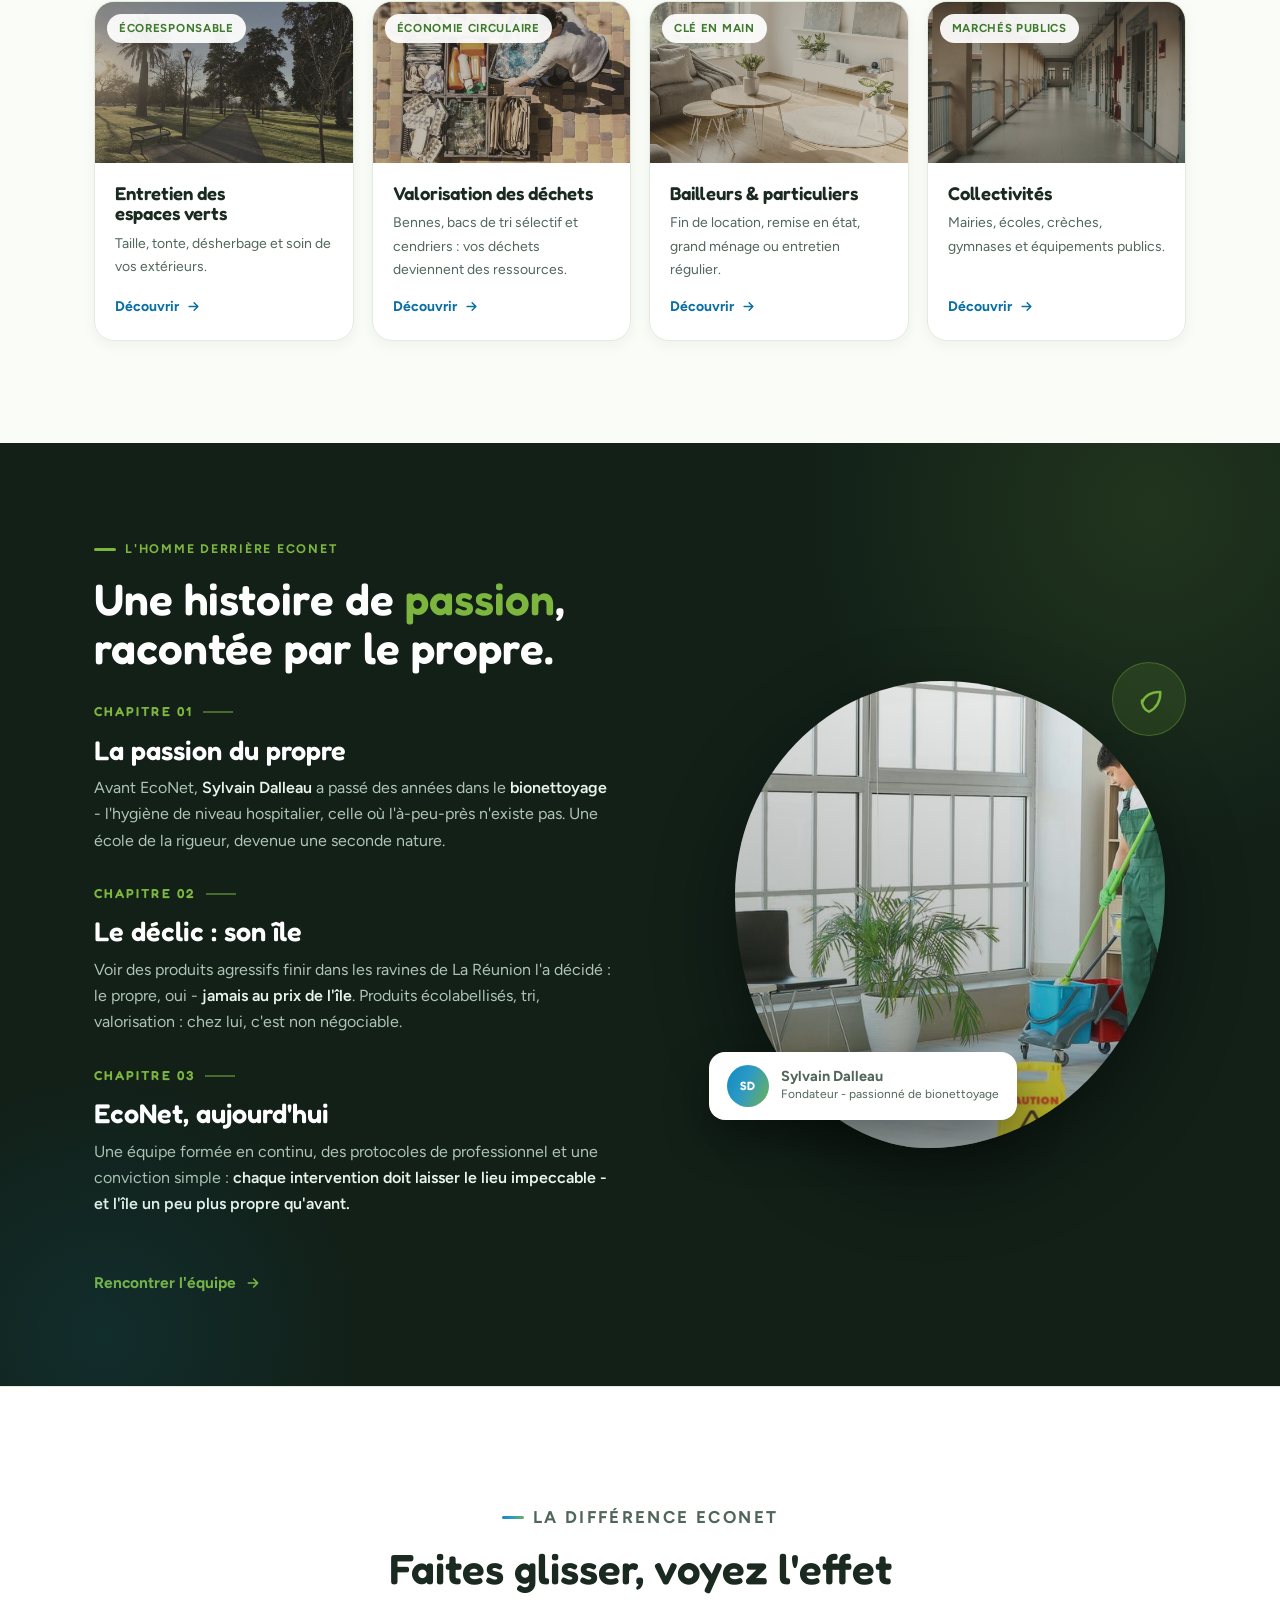
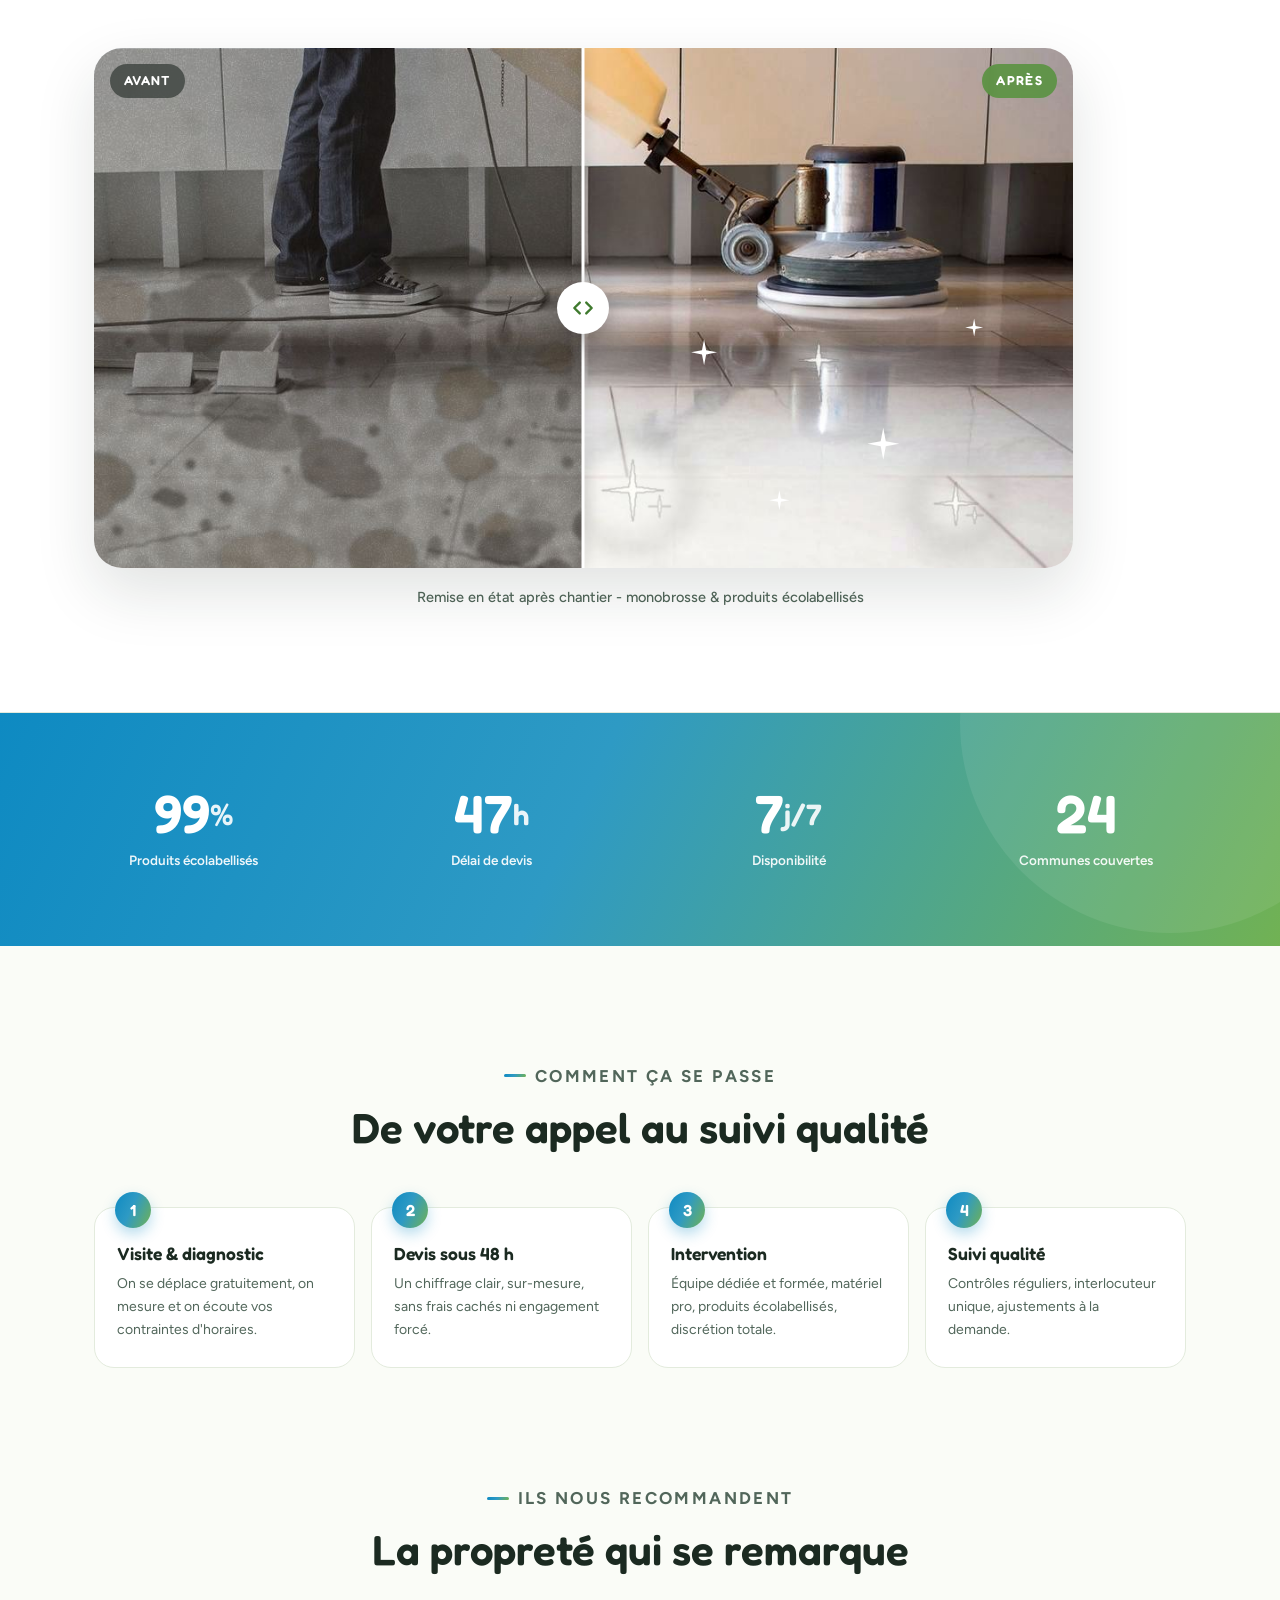
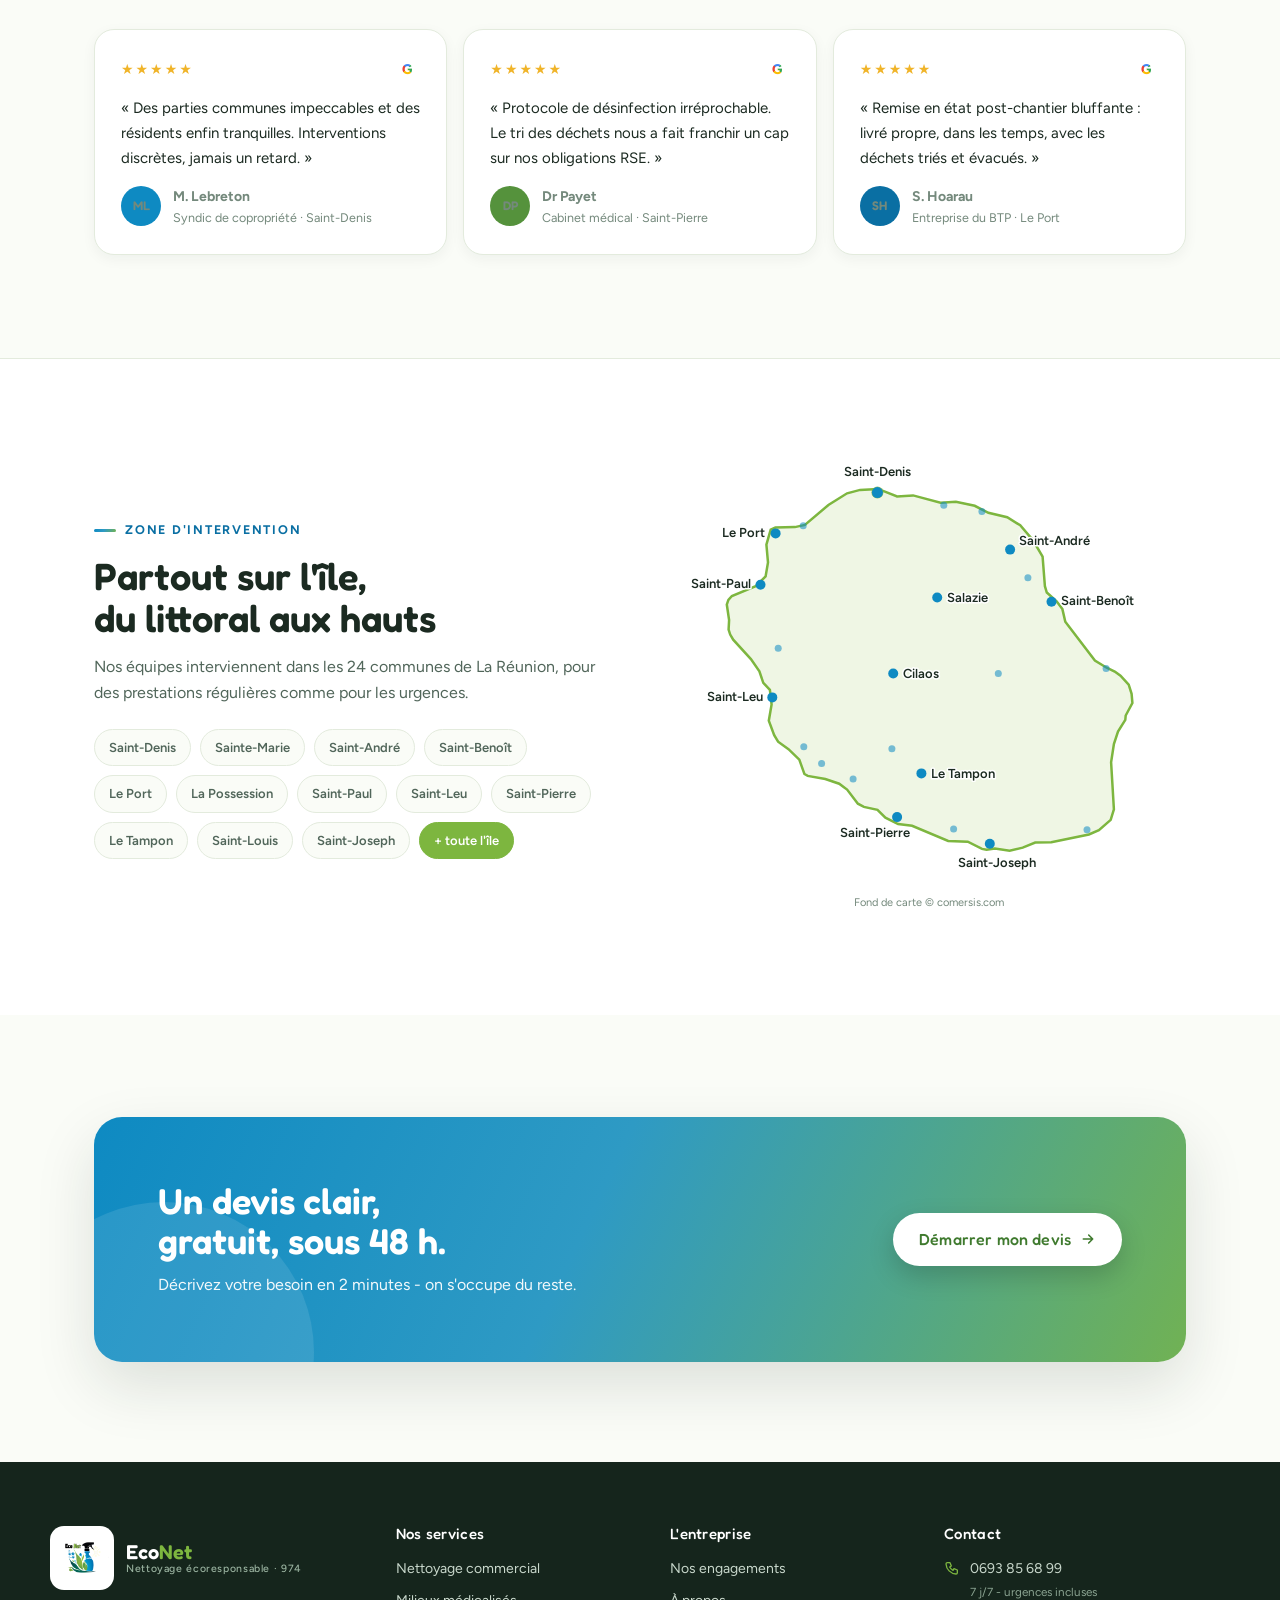
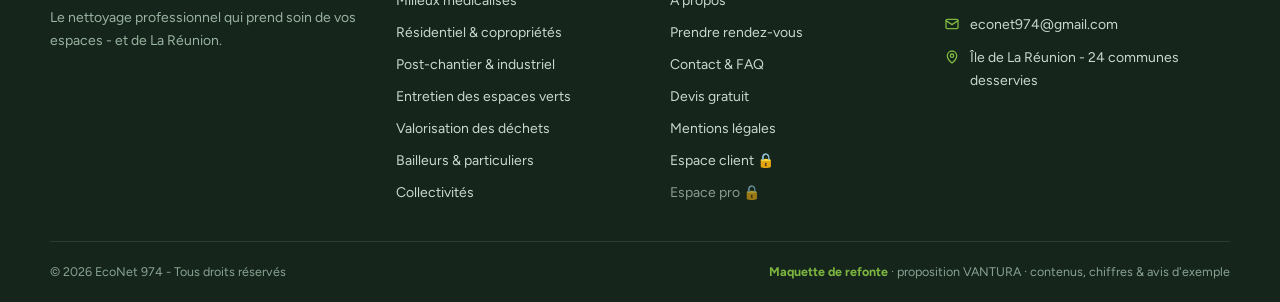
==== commit e82211eb: "Portefeuille : création d'un nouveau client (formulaire inline, id auto, ouverture directe de la fic" ====
--- a/index.html
+++ b/index.html
@@ -830,7 +830,21 @@
 
         <div class="aview" data-view="clients" hidden>
           <div class="abox" id="cl-listwrap">
-            <h3>Portefeuille clients</h3>
+            <h3 style="display:flex;justify-content:space-between;align-items:center;gap:12px;flex-wrap:wrap">Portefeuille clients
+              <button class="btn btn-p" id="nc-open" style="padding:9px 18px;font-size:13.5px">➕ Nouveau client</button>
+            </h3>
+            <div id="nc-form" hidden style="background:var(--bg);border:1px dashed var(--line-2);border-radius:14px;padding:16px;margin-bottom:14px">
+              <div class="frow">
+                <div class="fgroup"><label for="nc-nom">Nom de la structure *</label><input id="nc-nom" placeholder="Ex. : Pharmacie du Lagon"></div>
+                <div class="fgroup"><label for="nc-contact">Contact</label><input id="nc-contact" placeholder="Ex. : Mme Hoarau (gérante)"></div>
+              </div>
+              <div class="fgroup"><label for="nc-site">Adresse / commune / type de contrat</label><input id="nc-site" placeholder="Ex. : Saint-Leu · entretien 1×/sem."></div>
+              <div style="display:flex;gap:10px">
+                <button class="btn btn-p" id="nc-create" style="padding:11px 22px;font-size:14px">Créer la fiche</button>
+                <button class="btn btn-o" id="nc-cancel" style="padding:11px 22px;font-size:14px">Annuler</button>
+              </div>
+              <p class="admin-note">Ses identifiants d'espace client seront générés à la mise en production.</p>
+            </div>
             <div id="cl-list"></div>
             <p class="admin-note">Cliquez sur un client pour ouvrir sa fiche : photos du chantier, factures et messagerie.</p>
           </div>
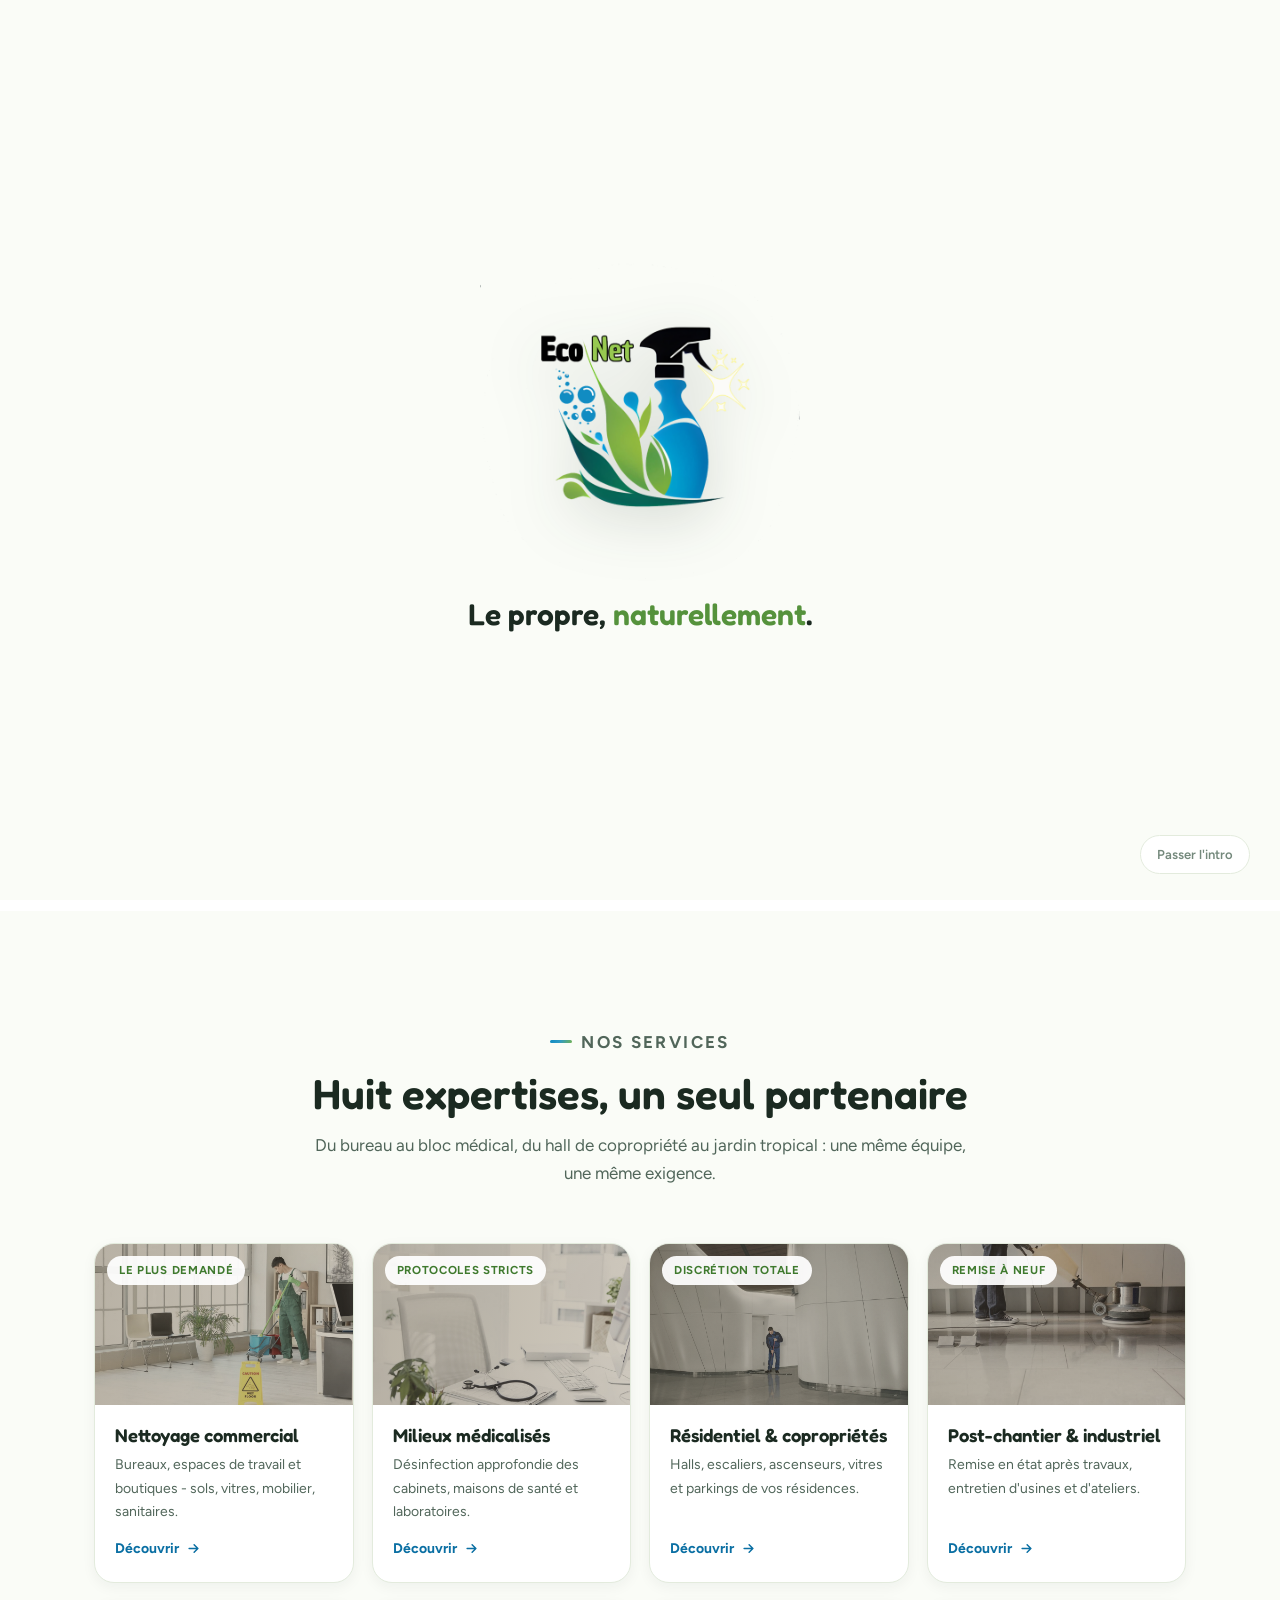
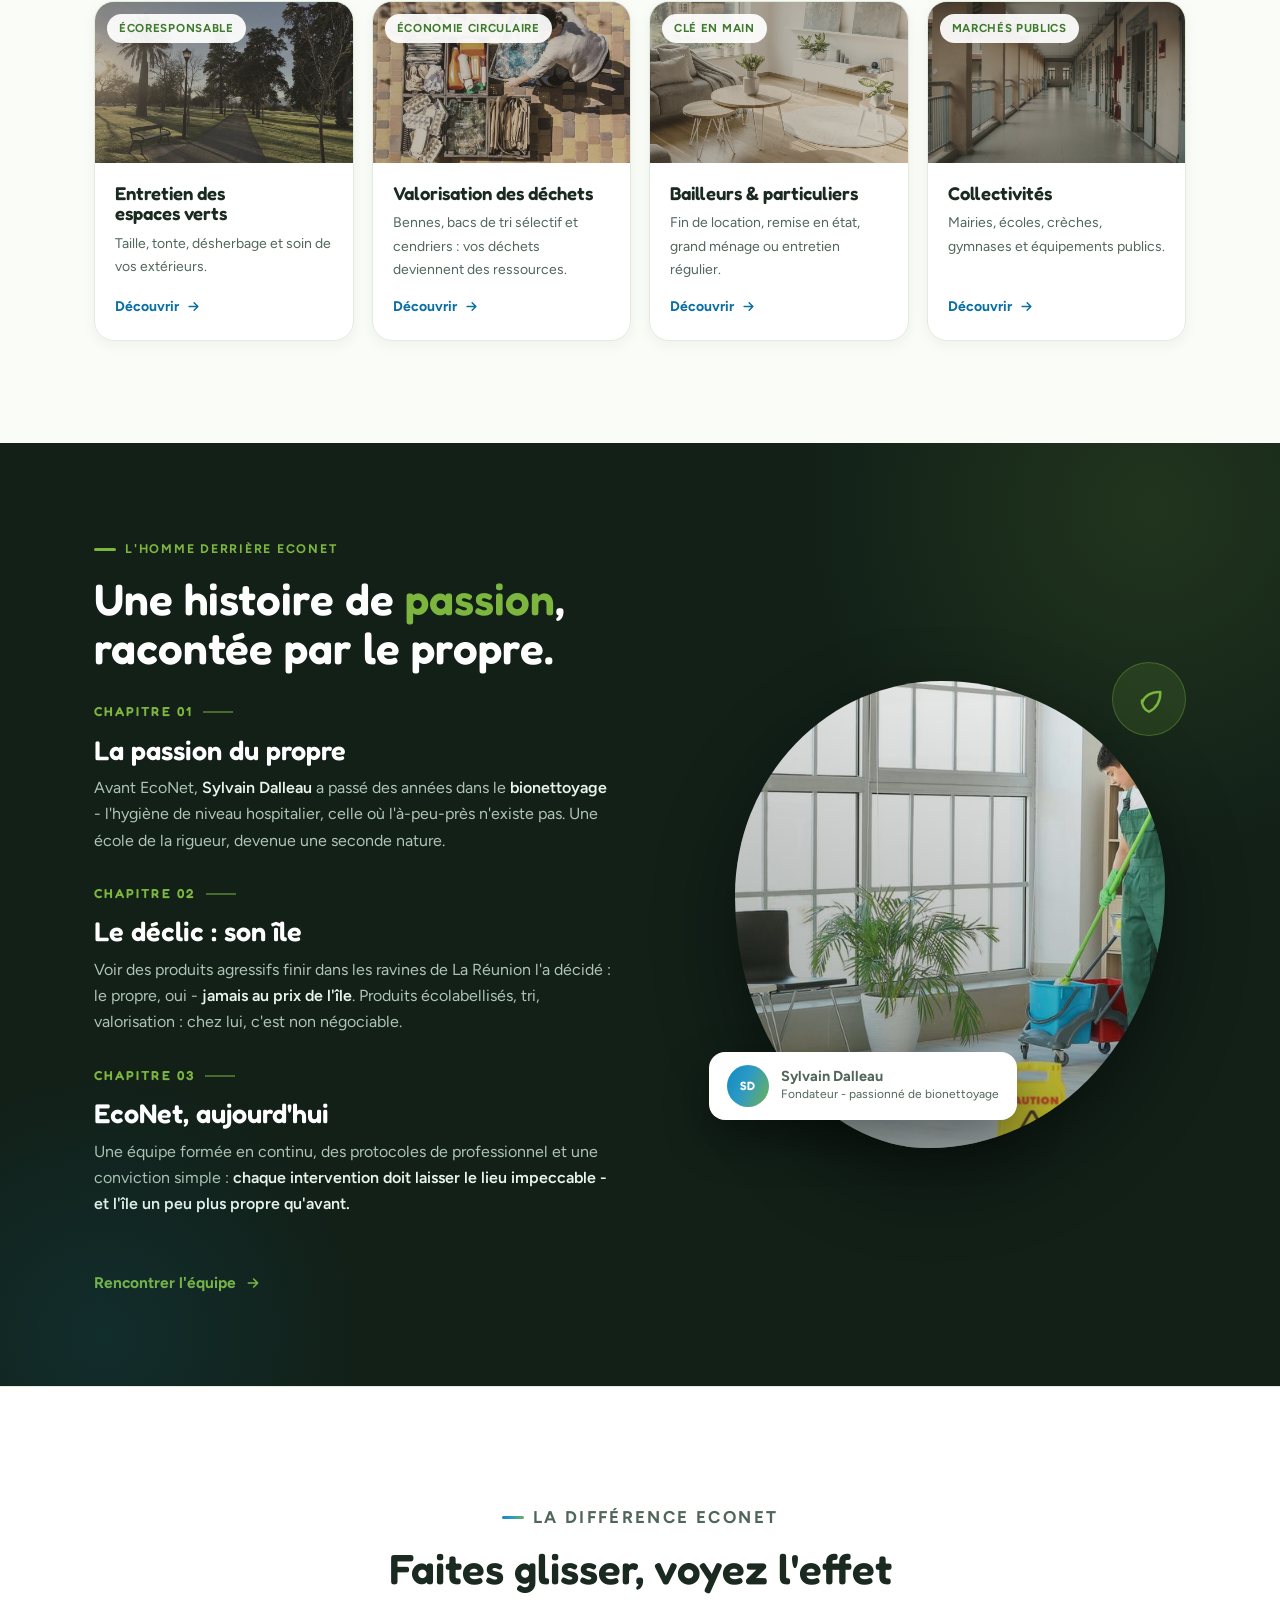
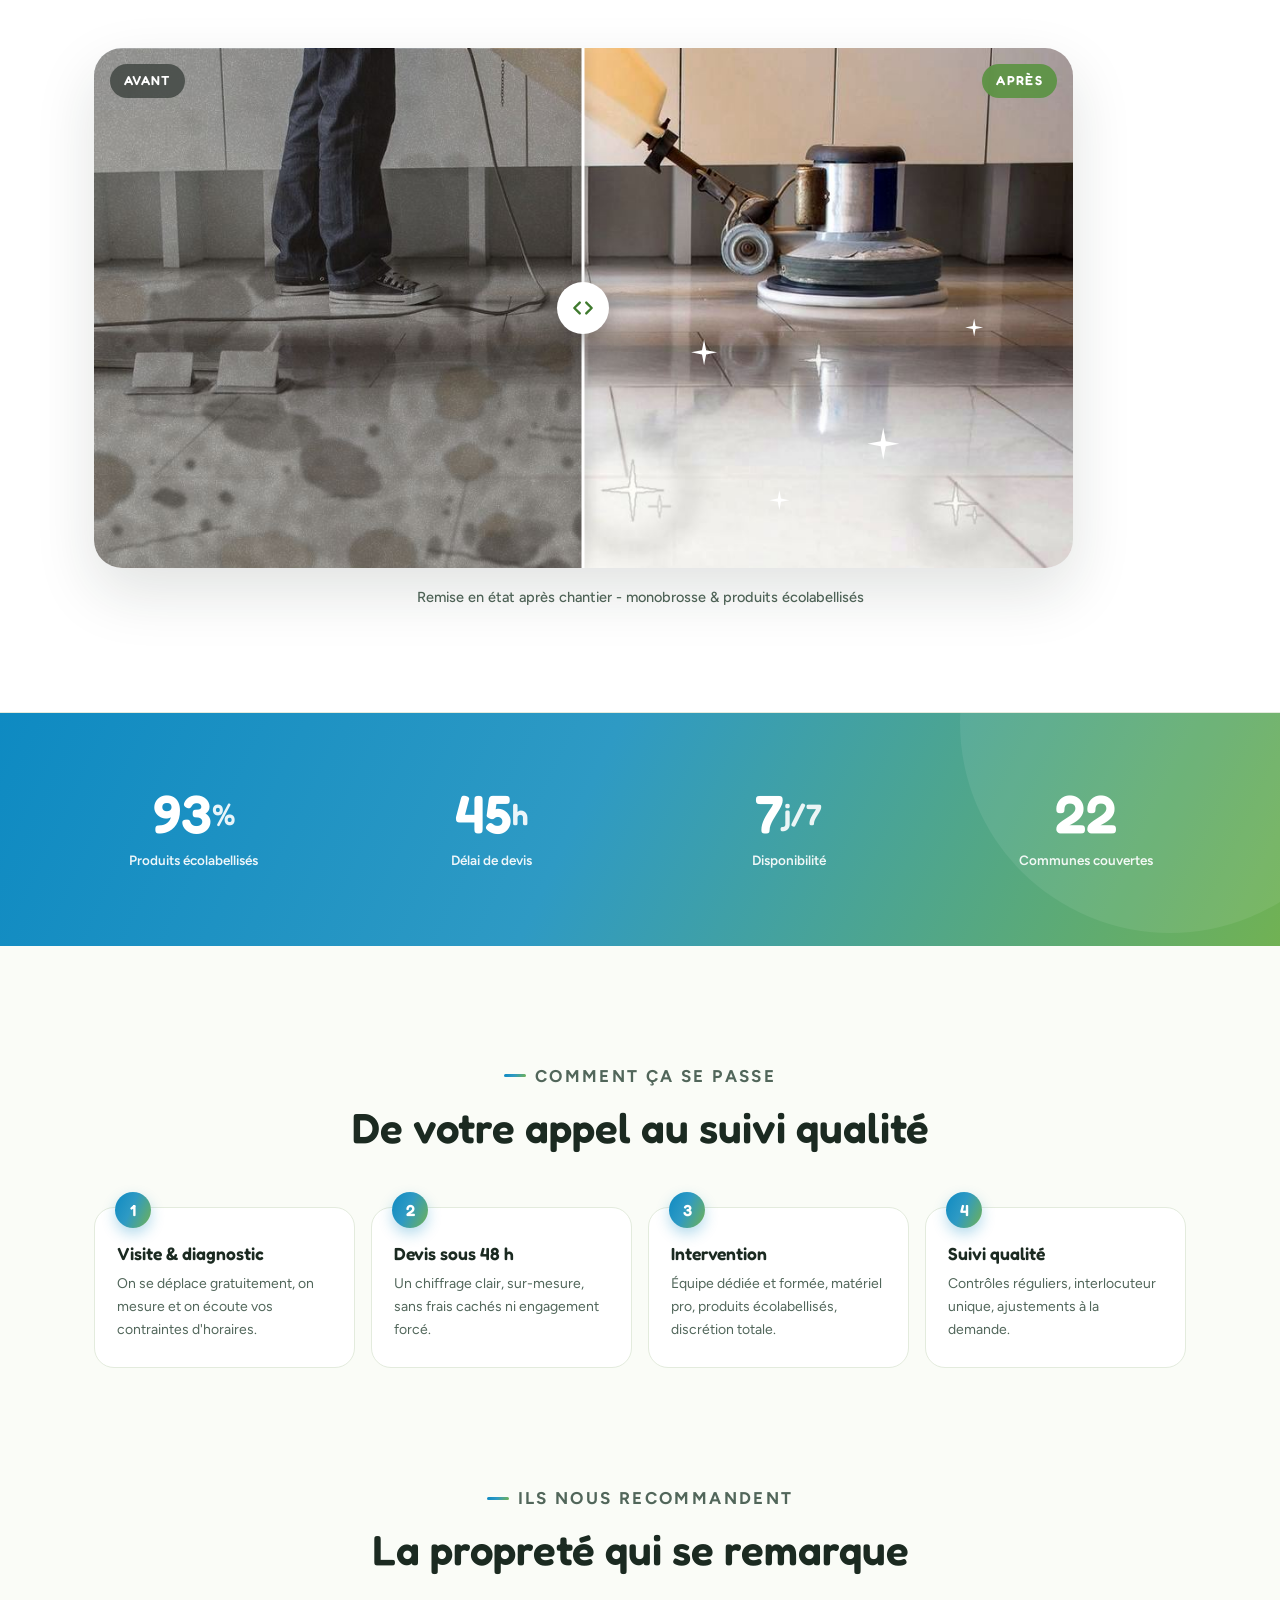
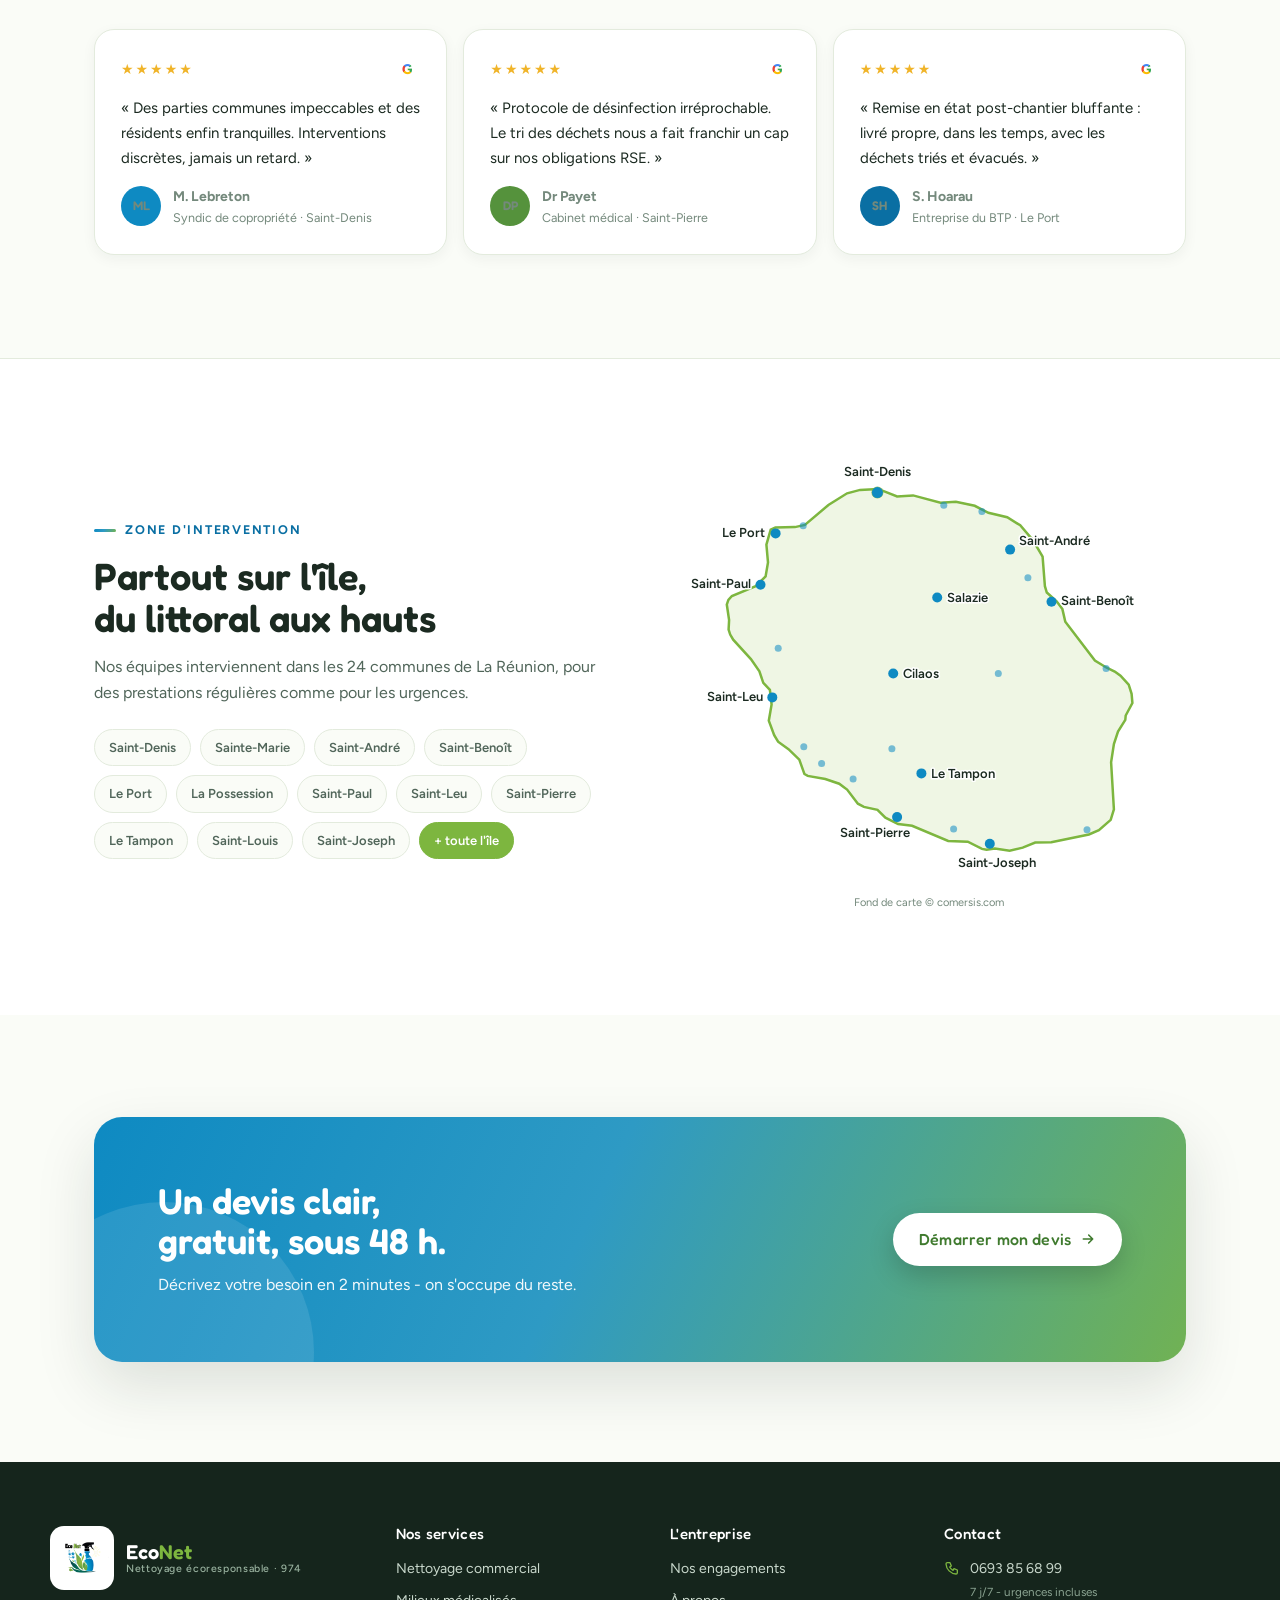
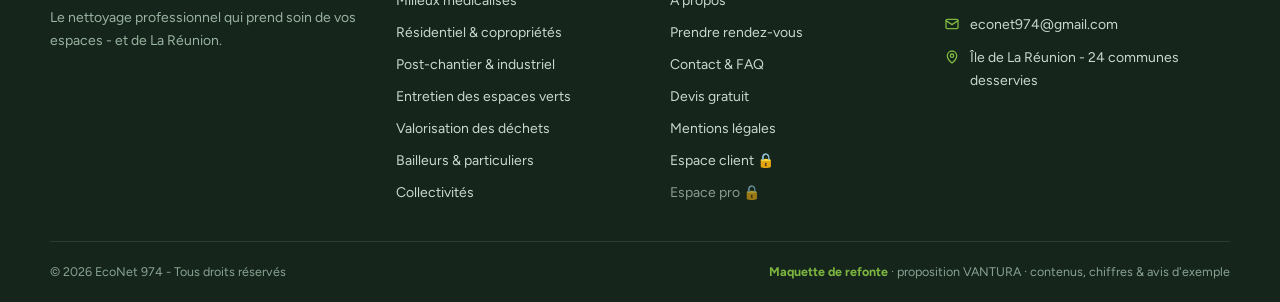
==== commit 5ac02aba: "Réglages : infos société éditables (SIRET, RCS, TVA, assurance...) reprises sur les PDF ; fiche clie" ====
--- a/index.html
+++ b/index.html
@@ -851,6 +851,24 @@
           <div class="abox" id="fc-detail" hidden>
             <button class="doc-act" id="fc-back" style="background:none;border:none;padding:0;margin-bottom:14px;font-size:14px">‹ Retour au portefeuille</button>
             <h3>Fiche client - <span id="fc-name">…</span> <span class="cnt">liée en direct à son espace client</span></h3>
+            <div style="background:var(--bg);border:1px solid var(--line);border-radius:14px;padding:16px;margin-bottom:18px">
+              <div class="frow3">
+                <div class="fgroup"><label for="fi-type">Type de client</label><select id="fi-type"><option value="pro">Professionnel / collectivité</option><option value="part">Particulier</option></select></div>
+                <div class="fgroup"><label for="fi-nom">Nom / structure *</label><input id="fi-nom"></div>
+                <div class="fgroup"><label for="fi-contact">Contact</label><input id="fi-contact" placeholder="Ex. : Mme Hoarau (gérante)"></div>
+              </div>
+              <div class="frow3">
+                <div class="fgroup"><label for="fi-tel">Téléphone</label><input id="fi-tel" placeholder="Ex. : 0692 00 00 00"></div>
+                <div class="fgroup"><label for="fi-email">Email</label><input id="fi-email" placeholder="Ex. : contact@client.re"></div>
+                <div class="fgroup"><label for="fi-siret">SIRET (si professionnel)</label><input id="fi-siret" placeholder="Ex. : 123 456 789 00012"></div>
+              </div>
+              <div class="frow">
+                <div class="fgroup"><label for="fi-site">Adresse d'intervention / contrat</label><input id="fi-site"></div>
+                <div class="fgroup"><label for="fi-adrfact">Adresse de facturation (si différente)</label><input id="fi-adrfact"></div>
+              </div>
+              <div class="fgroup"><label for="fi-notes">Notes internes - accès, codes, consignes (jamais visibles du client)</label><textarea id="fi-notes" style="min-height:64px"></textarea></div>
+              <button class="btn btn-p" id="fi-save" style="padding:11px 22px;font-size:14px">Enregistrer la fiche</button>
+            </div>
             <div class="fiche-grid">
               <div>
                 <label>Photos du chantier</label>
@@ -914,6 +932,28 @@
         </div>
 
         <div class="aview" data-view="reglages" hidden>
+          <div class="abox" style="margin-bottom:18px">
+            <h3>Ma société - informations officielles <span class="cnt">reprises sur les devis &amp; factures PDF</span></h3>
+            <div class="frow">
+              <div class="fgroup"><label for="so-nom">Nom commercial</label><input id="so-nom" placeholder="EcoNet 974"></div>
+              <div class="fgroup"><label for="so-forme">Forme juridique et capital</label><input id="so-forme" placeholder="Ex. : SASU au capital de 1 000 €"></div>
+            </div>
+            <div class="fgroup"><label for="so-adresse">Adresse du siège</label><input id="so-adresse" placeholder="Ex. : 10 rue du Général de Gaulle, 97400 Saint-Denis"></div>
+            <div class="frow">
+              <div class="fgroup"><label for="so-siret">SIRET</label><input id="so-siret" placeholder="Ex. : 123 456 789 00012"></div>
+              <div class="fgroup"><label for="so-rcs">RCS</label><input id="so-rcs" placeholder="Ex. : RCS Saint-Denis 123 456 789"></div>
+            </div>
+            <div class="frow">
+              <div class="fgroup"><label for="so-tva">N° TVA intracommunautaire</label><input id="so-tva" placeholder="Ex. : FR 12 123456789"></div>
+              <div class="fgroup"><label for="so-assur">Assurance RC Pro</label><input id="so-assur" placeholder="Ex. : AXA - contrat n° 0000000"></div>
+            </div>
+            <div class="frow">
+              <div class="fgroup"><label for="so-tel">Téléphone</label><input id="so-tel" placeholder="0693 85 68 99"></div>
+              <div class="fgroup"><label for="so-email">Email</label><input id="so-email" placeholder="econet974@gmail.com"></div>
+            </div>
+            <button class="btn btn-p" id="so-save" style="padding:11px 22px;font-size:14px">Enregistrer</button>
+            <p class="admin-note">Ces informations alimentent automatiquement l'en-tête, le pied de page et les mentions de tous les devis et factures PDF. Un champ vide s'affiche [à compléter] sur les documents.</p>
+          </div>
           <div class="admin-grid">
             <div class="abox">
               <h3>Synchronisation agenda</h3>
--- a/css/styles.css
+++ b/css/styles.css
@@ -347,6 +347,8 @@
   .frow{display:grid;grid-template-columns:1fr 1fr;gap:14px}
   @media(max-width:560px){.frow{grid-template-columns:1fr}}
   .fgroup{margin-bottom:14px}
+  .frow3{display:grid;grid-template-columns:1fr 1fr 1fr;gap:14px}
+  @media(max-width:760px){.frow3{grid-template-columns:1fr}}
   label{display:block;font-weight:600;font-size:13.5px;margin-bottom:7px;color:var(--ink)}
   input,select,textarea{width:100%;padding:13px 15px;border-radius:12px;border:2px solid var(--line);background:var(--white);font:inherit;font-size:15px;color:var(--ink);transition:border-color .2s}
   input:focus,select:focus,textarea:focus{outline:none;border-color:var(--blue)}
@@ -653,6 +655,15 @@
   .modal{background:var(--white);border-radius:var(--r-lg);max-width:600px;width:100%;max-height:84vh;overflow-y:auto;padding:clamp(22px,3.4vw,36px);position:relative;box-shadow:var(--shadow-lg);animation:pageIn .35s cubic-bezier(.22,1,.36,1)}
   .modal-x{position:absolute;top:16px;right:16px;width:36px;height:36px;border-radius:50%;background:var(--bg);border:1px solid var(--line);cursor:pointer;color:var(--muted)}
   .modal-x:hover{color:var(--ink)}
+  .sig-box{background:var(--bg);border:1px dashed var(--line-2);border-radius:14px;padding:16px;margin-top:14px}
+  .sig-box p{font-size:13.5px;color:var(--muted);margin-bottom:10px}
+  #sigPad{width:100%;height:160px;background:var(--white);border:1px solid var(--line);border-radius:10px;touch-action:none;cursor:crosshair;display:block}
+  .sig-actions{display:flex;gap:10px;align-items:center;margin-top:10px;flex-wrap:wrap}
+  .sig-check{display:flex;gap:9px;align-items:flex-start;margin:12px 0;font-size:13.5px;cursor:pointer}
+  .sig-check input{width:auto;margin-top:3px}
+  .sig-view{display:flex;align-items:center;gap:16px;background:var(--bg);border:1px solid var(--line);border-radius:12px;padding:10px 16px;margin-top:12px;flex-wrap:wrap}
+  .sig-view img{height:56px;background:var(--white);border-radius:8px;border:1px solid var(--line);padding:2px}
+  .sig-view span{font-size:12.5px;color:var(--muted)}
   .dv-table{width:100%;border-collapse:collapse;font-size:13.5px;margin:16px 0}
   .dv-table th{text-align:left;font-size:11px;text-transform:uppercase;letter-spacing:.07em;color:var(--faint);padding:7px 8px;border-bottom:2px solid var(--line)}
   .dv-table td{padding:9px 8px;border-bottom:1px solid var(--line);vertical-align:top}
